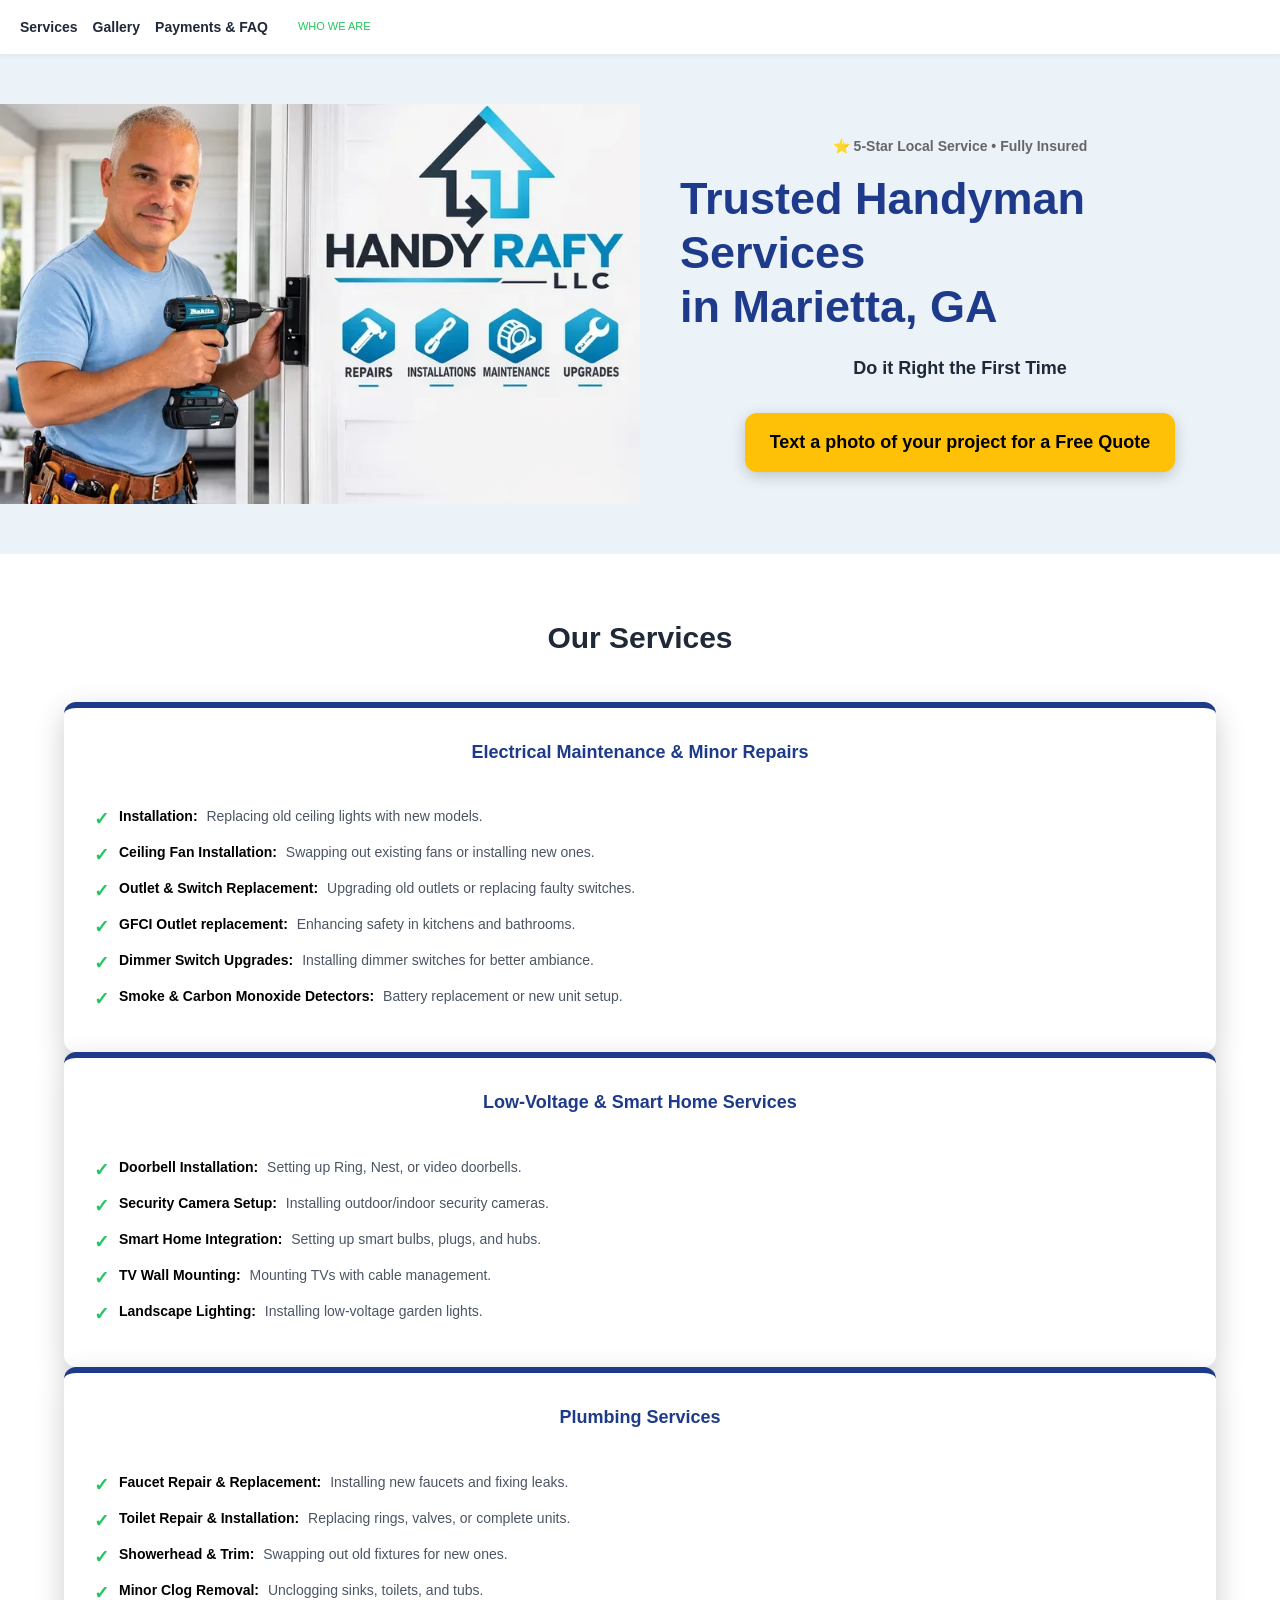
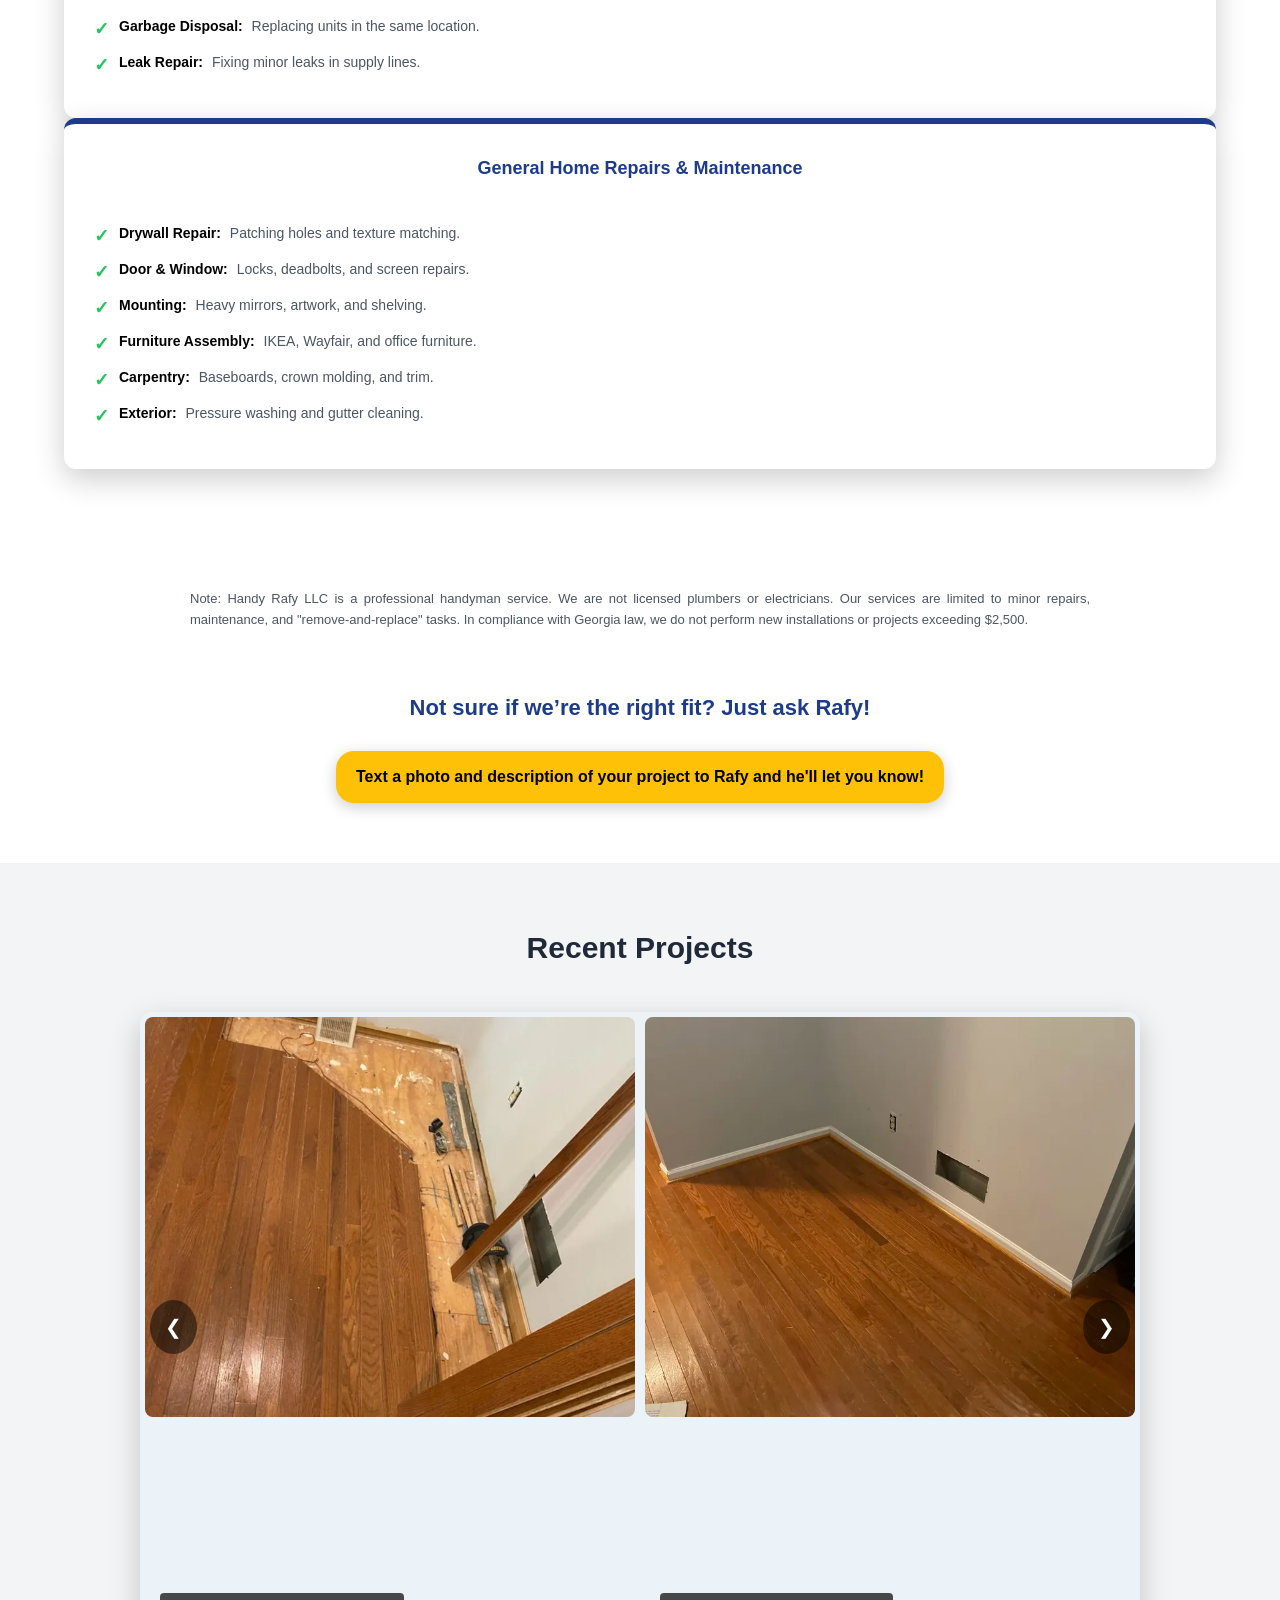
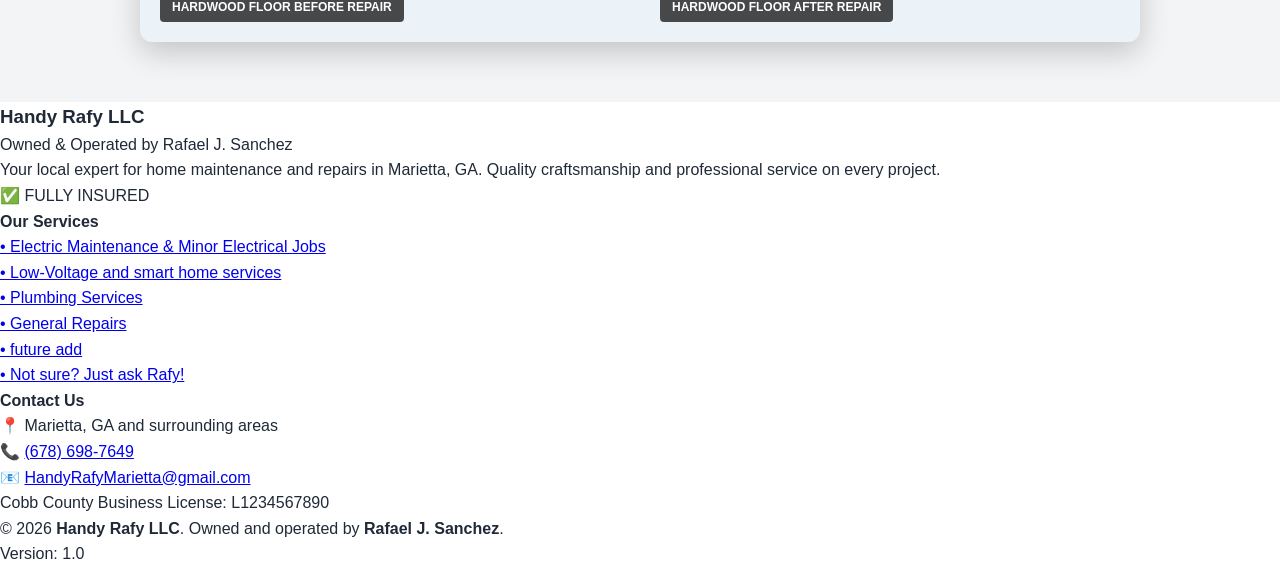
==== index.html @ 8d7deaf1 "Add files via upload" ====
<!DOCTYPE html>
<html lang="en">
<head>
    <head>
    <meta charset="UTF-8">
    <meta name="viewport" content="width=device-width, initial-scale=1.0">
    
    <!-- Título más corto (esto ayuda a que aparezca la descripción) -->
    <title>Handy Rafy LLC | Handyman Marietta</title>
    
    <!-- Una sola descripción estándar -->
    <meta name="description" content="From leaky faucets to furniture assembly, we handle all your home repairs in Marietta, GA. Reliable and affordable service.">

    <!-- Etiquetas Open Graph (iMessage lee estas) -->
    <meta property="og:type" content="website">
    <meta property="og:title" content="Handy Rafy LLC | Handyman Services">
    <meta property="og:description" content="Reliable home repairs in Marietta, GA. From leaky faucets to furniture assembly. Free quotes!">
    <meta property="og:image" content="https://rafaelsanchez1970.github.io/handyrafy/img/home-banner.png">
    <meta property="og:image:secure_url" content="https://rafaelsanchez1970.github.io/handyrafy/img/home-banner.png">
    <meta property="og:image:type" content="image/png">
    <meta property="og:image:width" content="1200">
    <meta property="og:image:height" content="630">

    <link rel="stylesheet" href="style.css">
</head>

<!-- El toque final para Google: Datos Estructurados (Schema) llenar datos cuando ya tengas el hosting-->
<script type="application/ld+json">
{
  "@context": "https://schema.org",
  "@type": "HomeAndConstructionBusiness",
  "name": "Handy Rafy LLC",
  "priceRange": "$$", 
  "address": {
    "streetAddress": "123 Main St Suite 100", 
    "@type": "PostalAddress",
    "addressLocality": "Marietta",
    "addressRegion": "GA",
    "postalCode": "30060", 
    "addressCountry": "US"
  },
  "url": "https://tu-sitio-web.com",
  "telephone": "+16786987649",
  "description": "Professional handyman service in Marietta, GA. Specializing in home repairs, painting, and minor renovations under $2,500.",
  "areaServed": "Marietta, GA",
  "image": "img/logo.jpeg"
}
</script>

</head>
<body>

    <!--Existen smartphones Android ultra-pequeños con pantallas de apenas 2.5 , 3.0 , 5.5 6.9 y 8.0 pulgadas.-->

<header class="main-header">
  

    <nav class="header-nav">
        <a href="#services" class="nav-item">Services</a>
        <a href="#gallery" class="nav-item">Gallery</a>
        <!-- Unified Link -->
        <a href="#paymentFaqModal" onclick="openPaymentFaq(); return false;" class="nav-item">Payments & FAQ</a>
        <a href="#whoWeAreModal" onclick="openWho(); return false;" class="nav-item nav-cta">Who We Are</a>
    </nav>

</header>

<section class="hero">
    <!-- Imagen del Banner -->
    <img src="img/home-banner.webp" class="hero-img" alt="Professional Handyman Marietta">
    
    <!-- Contenido del Banner -->
    <div class="hero-content">
        <p class="hero-badge">⭐ 5-Star Local Service • Fully Insured</p>
        <h1 class="hero-title">Trusted Handyman Services <br> in Marietta, GA</h1>
        
        <ul class="hero-list">
            <li>Do it Right the First Time</li>
        </ul>
        <a href="sms:+16786987649?body=Hi%21%20I%20am%20interested%20in%20your%20handyman%20services." class="hero-cta">
            Text a photo of your project for a Free Quote
        </a>
    </div>
</section>

    <!-- .card ul, .why-list ul, .hero-content ul  no entiendo esta linea del css-->
<section id="services">
    <h2>Our Services</h2>
    <div class="grid-3">
        <!-- Tarjeta 1 -->
        <div class="card">
            <h3 id="electric" class="card-title">Electrical Maintenance & Minor Repairs</h3>
            <ul>
                <li><span class="highlight">Installation:</span> Replacing old ceiling lights with new models.</li>
                <li><span class="highlight">Ceiling Fan Installation:</span> Swapping out existing fans or installing new ones.</li>
                <li><span class="highlight">Outlet & Switch Replacement:</span> Upgrading old outlets or replacing faulty switches.</li>
                <li><span class="highlight">GFCI Outlet replacement:</span> Enhancing safety in kitchens and bathrooms.</li>
                <li><span class="highlight">Dimmer Switch Upgrades:</span> Installing dimmer switches for better ambiance.</li>
                <li><span class="highlight">Smoke & Carbon Monoxide Detectors:</span> Battery replacement or new unit setup.</li>
            </ul>
        </div>

        <!-- Tarjeta 2 -->
        <div class="card">
            <h3 id="low-voltage" class="card-title">Low-Voltage & Smart Home Services</h3>
            <ul>
                <li><span class="highlight">Doorbell Installation:</span> Setting up Ring, Nest, or video doorbells.</li>
                <li><span class="highlight">Security Camera Setup:</span> Installing outdoor/indoor security cameras.</li>
                <li><span class="highlight">Smart Home Integration:</span> Setting up smart bulbs, plugs, and hubs.</li>
                <li><span class="highlight">TV Wall Mounting:</span> Mounting TVs with cable management.</li>
                <li><span class="highlight">Landscape Lighting:</span> Installing low-voltage garden lights.</li>
            </ul>
        </div>

        <!-- Tarjeta 3 -->
        <div class="card">
            <h3 id="plumbing" class="card-title">Plumbing Services</h3>
            <ul>
                <li><span class="highlight">Faucet Repair & Replacement:</span> Installing new faucets and fixing leaks.</li>
                <li><span class="highlight">Toilet Repair & Installation:</span> Replacing rings, valves, or complete units.</li>
                <li><span class="highlight">Showerhead & Trim:</span> Swapping out old fixtures for new ones.</li>
                <li><span class="highlight">Minor Clog Removal:</span> Unclogging sinks, toilets, and tubs.</li>
                <li><span class="highlight">Garbage Disposal:</span> Replacing units in the same location.</li>
                <li><span class="highlight">Leak Repair:</span> Fixing minor leaks in supply lines.</li>
            </ul>
        </div>

        <!-- Tarjeta 4 -->
        <div class="card">
            <h3 id="general" class="card-title">General Home Repairs & Maintenance</h3>
            <ul>
                <li><span class="highlight">Drywall Repair:</span> Patching holes and texture matching.</li>
                <li><span class="highlight">Door & Window:</span> Locks, deadbolts, and screen repairs.</li>
                <li><span class="highlight">Mounting:</span> Heavy mirrors, artwork, and shelving.</li>
                <li><span class="highlight">Furniture Assembly:</span> IKEA, Wayfair, and office furniture.</li>
                <li><span class="highlight">Carpentry:</span> Baseboards, crown molding, and trim.</li>
                <li><span class="highlight">Exterior:</span> Pressure washing and gutter cleaning.</li>
            </ul>
        </div>
    </div>
</section>

<section class="legal-notice">
    <div id="text-rafy" class="legal-container">
        <h4 class="legal-text">
            <span class="highlight-black">Note:</span> Handy Rafy LLC is a professional handyman service. We are not licensed plumbers or electricians. Our services are limited to minor repairs, maintenance, and "remove-and-replace" tasks. In compliance with Georgia law, we do not perform new installations or projects exceeding $2,500.
        </h4>
        <h3 class="legal-ask">Not sure if we’re the right fit? Just ask Rafy!</h3>
        <a href="sms:+16786987649?body=Hi%21%20I%20am%20interested%20in%20your%20handyman%20services." class="cta-box">
            Text a photo and description of your project to Rafy and he'll let you know!
        </a>
    </div>
</section>





<section id="gallery">
    <h2>Recent Projects</h2>
    <div class="slider-container">
        <div class="slider-wrapper" id="sliderWrapper">
            <!-- Slide 1 -->
            <div class="slider-slide">
                <img src="img/Hardwoodfloor-Before.webp" alt="Before">
                <div class="ba-label">Hardwood Floor Before Repair</div>
            </div>
            <!-- Slide 2 -->
            <div class="slider-slide">
                <img src="img/Hardwoodfloor-After.webp" alt="After">
                <div class="ba-label">Hardwood Floor After Repair</div>
            </div>
           

            <div class="slider-slide">
                    <img src="img/Chandelier-Before.webp" alt="Chandelier-Before-Repair">
                    <div class="ba-label">Chandelier Before Repair</div>
                </div>
                <!-- Slide 4 -->
                <div class="slider-slide">
                    <img src="img/Chandelier-After.webp" alt="Chandelier-After-Repair">
                    <div class="ba-label">Chandelier After Repair</div>
                </div>
                <!-- Slide 5 -->
                <div class="slider-slide">
                    <img src="img/Fireplace-Before.webp" alt="Fireplace-Before-Repair">
                    <div class="ba-label">Fireplace Before` Repair</div>
                </div>
                <!-- Slide 6 -->
                <div class="slider-slide">
                    <img src="img/Fireplace-after.webp" alt="Fireplace-after-Repair">
                    <div class="ba-label">Fireplace After Repair</div>
                </div>
                
                <!-- Slide 7 -->
                <div class="slider-slide">
                    <img src="img/Project7.jpg" alt="Work 7 working on it">
                    <div class="ba-label">Before</div>
                </div>
                <!-- Slide 8 -->
                <div class="slider-slide">
                    <img src="img/Project8.jpg" alt="Work 8 working on it">
                    <div class="ba-label">After</div>
                </div>
        </div>
        <button class="prev" onclick="moveSlide(-1)">❮</button>
        <button class="next" onclick="moveSlide(1)">❯</button>
    </div>
</section>

<!-- Modal "Who We Are" Limpio -->
<div id="whoWeAreModal" class="modal-overlay">
    <div class="modal-window">
        <button class="modal-close-x" onclick="closeWho()">&times;</button>
        <h3 class="modal-title">Who We Are</h3>
        <p class="modal-description">
            Welcome to <strong>Handy Rafy LLC</strong>, your reliable partner for home maintenance and repairs in Marietta and the surrounding areas. We pride ourselves on providing high-quality, professional handyman services for those smaller projects that keep your home running smoothly.
        </p>
        
        <div class="modal-signature">
            <p>Sincerely,</p>
            <div class="sig-details">
                <span class="sig-name">Rafael J. Sanchez</span>
                <span class="sig-info">Owner & Lead Specialist</span>
                <span class="sig-info">Cell: (678) 698-7649</span>
                <span class="sig-info">
                    Email: <a href="mailto:HandyRafyMarietta@gmail.com" class="modal-link">HandyRafyMarietta@gmail.com</a>
                </span>
            </div>
        </div>
        <div class="modal-legal-box">
            <p><strong>Disclaimer & Licensing Information:</strong> In compliance with Georgia State Regulations, please be advised that Handy Rafy LLC is a professional handyman service provider and is not a state-licensed residential or general contractor.</p>
            <p>We specialize in repair, maintenance, and improvement projects where the total value of labor and materials is under $2,500.</p>
        </div>
        <button class="modal-close-btn" onclick="closeWho()">Close</button>
    </div>
</div>

<footer class="main-footer">
    <div class="footer-grid">
        <!-- Columna 1: Logo & Bio -->
        <div class="footer-col">
            <h3 class="footer-logo">Handy Rafy <span class="footer-suffix">LLC</span></h3>
            <p class="footer-owner">Owned & Operated by Rafael J. Sanchez</p>
            <p class="footer-bio">
                Your local expert for home maintenance and repairs in Marietta, GA. Quality craftsmanship and professional service on every project.
            </p>
            <div class="footer-badge">
                <span>✅ FULLY INSURED</span>
            </div>
        </div>

        <!-- Columna 2: Quick Links -->
        <div class="footer-col">
            <h4 class="footer-title">Our Services</h4>
            <ul class="footer-list">
                <li><a href="#electric">• Electric Maintenance & Minor Electrical Jobs</a></li>
                <li><a href="#low-voltage">• Low-Voltage and smart home services</a></li>
                <li><a href="#plumbing">• Plumbing Services</a></li>
                <li><a href="#general">• General Repairs</a></li>
                <li><a href="#services">• future add</a></li>
                <li><a href="#text-rafy">• Not sure? Just ask Rafy!</a></li>
            </ul>
        </div>

        <!-- Columna 3: Contact Info -->
        <div class="footer-col">
            <h4 class="footer-title">Contact Us</h4>
            <div class="footer-contact">
                <p><span>📍</span> Marietta, GA and surrounding areas</p>
                <p><span class="emoji-color">📞</span> <a href="tel:6786987649">(678) 698-7649</a></p>
                <p><span>📧</span> <a href="mailto:HandyRafyMarietta@gmail.com">HandyRafyMarietta@gmail.com</a></p>
            </div>
        </div>
    </div>

    <!-- Barra de Copyright -->
    <div class="footer-bottom">
        <p>Cobb County Business License: L1234567890</p>
        <p>&copy; 2026 <strong>Handy Rafy LLC</strong>. Owned and operated by <strong>Rafael J. Sanchez</strong>.</p>
        <p class="footer-version">Version: 1.0</p>
    </div>
</footer>

<!-- Combined Payments & FAQ Modal -->
<div id="paymentFaqModal" class="modal-overlay">
    <div class="modal-content">
        
        <span onclick="closePaymentFaq()" class="modal-close">&times;</span>
        
        <h2 class="modal-header">Payment & Service FAQ</h2>
        <p>Everything you need to know about booking and paying for your project.</p>

        <!-- Payment Methods -->
        <div class="payment-box">
            <h3>Accepted Payment Methods</h3>
            <div class="payment-icons">💸 💳 📱 🏦</div>
            <p><strong>Cash, </strong><strong>Credit/Debit Cards</strong> (Visa, MC, Amex), <strong>Apple Pay</strong>, and <strong>Zelle</strong>.</p>
        </div>

        <!-- FAQ Items -->
        <div class="faq-item">
            <h4 class="faq-question">📅 When do I pay?</h4>
            <p class="faq-answer">For small repairs, payment is due upon completion. For "Multi-day" or "Scheduled" projects, a <strong>30% deposit</strong> is required to secure your date.</p>
        </div>

        <div class="faq-item">
            <h4 class="faq-question">🛠️ Are materials included?</h4>
            <p class="faq-answer">Quotes cover <strong>labor only</strong>. We can provide materials (reimbursed with receipts) or you can have them ready on-site.</p>
        </div>

        <div class="faq-item">
            <h4 class="faq-question">🛡️ Do you provide a service warranty?</h4>
            <p class="faq-answer"> <strong>labor only</strong>. We offer a 100% guarantee on our labor. Materials and supplies are not covered under our warranty but may be covered by the manufacturer.</p>
        </div>


        <div class="modal-footer-note">
            <p><em>working on it</em></p>
        </div>

        <div style="text-align:center;">
            <button onclick="closePaymentFaq()" class="btn-close-modal">Close</button>
        </div>
    </div>
</div>
    


<script src="script.js"></script>
</body>
</html>
---- style.css ----
/* 1. RESET Y CONFIGURACIÓN */
html {
    font-size: 62.5%; /* 1rem = 10px */
}

* {
    box-sizing: border-box;
    margin: 0;
    padding: 0;
}

:root {
    --dark-blue: #1e3a8a;
    --light-blue: #ebf3f9;
    --yellow: #ffc107;
    --green: #22c55e;
    --text-dark: #1f2937;
    --text-gray: #4b5563;
    --black: #000000;
    --white: #ffffff;
    --footer-back-ground: #1f2937;
    --shadow: rgba(0,0,0,0.2);
}

body {
    font-family: 'Segoe UI', Roboto, sans-serif;
    color: var(--text-dark);
    background-color: var(--white);
    line-height: 1.6;
    font-size: 1.6rem;
}

/* 2. TIPOGRAFÍA */
h1 { text-align: center; font-size: clamp(3rem, 4vw, 4rem); font-weight: 600; margin-bottom: 1.6rem; color: var(--dark-blue); }
h2 { text-align: center; font-size: clamp(3rem, 4vw, 3rem); font-weight: 800; margin-bottom: 4rem; }
h3.card-title { text-align: center; font-size: 1.8rem; font-weight: 600; color: var(--dark-blue); margin-bottom: 4rem; }

/* 1. begin the Header Layout */
.main-header {
    display: flex;
    justify-content: space-between;
    align-items: center;
    padding: 1rem 2rem;
    background-color: #ffffff; /* Adjust as needed */
    box-shadow: 0 2px 5px rgba(0,0,0,0.05); /* Subtle separation */

    /* --- ESTO HACE que el menu de navegacion siempre este visible--- */
    position: sticky;       /* Se queda fijo al hacer scroll */
    top: 0;                /* Se pega al borde superior */
    z-index: 1000;         /* Asegura que pase POR ENCIMA de las fotos y cards */
}

/* 2. Branding (Logo & Title) */
.header-brand {
    display: flex;
    align-items: center;
    gap: 0rem;
}

.brand-logo {
    display: block;
    height: 60px !important;    /* ANTES TENÍAS 0.1px, por eso no se veía */
    width: auto;
    max-width: 160px;
    object-fit: contain;
    flex-shrink: 0;
}

.brand-text {
    font-weight: 800; 
    font-size: 1rem;         /* Aumenté el tamaño de la letra */
    color: var(--dark-blue);
    line-height: 1;
}

.brand-name-primary {
    color: var(--dark-blue);
}

.brand-suffix {
    font-size: 1rem;
    color: #888;
    vertical-align: middle;
}

/* 3. Navigation Links */
.header-nav {
    display: flex;
    gap: 15px;
    align-items: center;
}

.nav-item {
    text-decoration: none;
    font-size: 1.4rem;         /* Tamaño de letra más legible */
    font-weight: 600;
    color: var(--text-dark);   /* Color gris oscuro profesional */
    transition: all 0.3s ease;
}

.nav-item:hover {
    color: var(--dark-blue);
}

/* 4. Who We Are (El botón que querías cambiar) */
.nav-cta {
    color: var(--green) !important; /* CAMBIADO A NARANJA/AMARILLO */
    font-weight: 500 !important;
    text-transform: uppercase; /* Para que resalte más */
    padding: 8px 15px;
    border-radius: 8px;
    font-size: 1.1rem;
}

.nav-cta:hover {
    background-color: var(--yellow);
    color: var(--white) !important;
    text-decoration: none;
}

/* --- Modal Styles (Reusable) --- */
.modal-overlay {
    display: none; 
    position: fixed; 
    top: 0; 
    left: 0; 
    width: 100%; 
    height: 100%; 
    background: rgba(0, 0, 0, 0.85); 
    z-index: 3000; 
    overflow-y: auto; 
    backdrop-filter: blur(5px);
}

.modal-content {
    background: #fff; 
    margin: 5% auto; 
    padding: 35px; 
    width: 90%; 
    max-width: 650px; 
    border-radius: 15px; 
    position: relative; 
    box-shadow: 0 20px 40px rgba(0, 0, 0, 0.4); 
    font-family: sans-serif;
    color: #444;
}

.modal-close {
    position: absolute; 
    top: 15px; 
    right: 25px; 
    font-size: 35px; 
    cursor: pointer; 
    color: #888;
}

/* --- Payment & FAQ Specific Styles --- */
.modal-header {
    color: var(--dark-blue); 
    margin-bottom: 10px; 
    border-bottom: 2px solid #eee; 
    padding-bottom: 10px;
}

.payment-box {
    background: var(--light-blue);
    padding: 20px; 
    border-radius: 10px; 
    margin-bottom: 25px; 
    text-align: center; 
    border: 1px solid #eee;
}

.payment-icons {
    font-size: 2rem; 
    margin: 15px 0;
}

.faq-item {
    margin-bottom: 18px;
    text-align: left;
}

.faq-question {
    color: var(--dark-blue); 
    margin: 0 0 5px 0;
    font-size: 1.6rem;
}

.faq-answer {
    margin: 0; 
    line-height: 1.5;
}

.modal-footer-note {
    margin-top: 20px; 
    font-size: 0.85rem; 
    color: #888; 
    border-top: 1px solid #eee; 
    padding-top: 15px;
}

.btn-close-modal {
    background: var(--dark-blue); 
    color: #fff; 
    border: none; 
    padding: 12px 40px; 
    border-radius: 5px; 
    cursor: pointer; 
    font-weight: bold; 
    font-size: 1rem;
    margin-top: 10px;
}

.btn-close-modal:hover {
    background: #d32f2f;
}


/*termina el header*/
/* --- Begin SECCIÓN HERO --- */
.hero, .hero-section {
    display: flex;
    flex-wrap: wrap; /* Para que en celular se pongan uno sobre otro */
    align-items: center;
    padding: 0;
    background-color: var(--light-blue);
    min-height: 500px;
    width: 100%;
}

.hero-img {
    width: 50%;
    height: 400px; /* Altura fija para que el banner se vea imponente */
    object-fit: cover; /* Evita que la imagen se estire feo */
}

.hero-content {
    width: 50%;
    padding: 4rem;
    display: flex; 

    flex-direction: column; 
    align-items: center; 
    justify-content: center;
}

.hero-badge {
    font-weight: 600;
    color: #666;
    font-size: 1.4rem;
    margin-bottom: 1.5rem;
}

.hero-title {
    font-size: clamp(3rem, 5vw, 4.5rem); /* Tamaño fluido según la pantalla */
    color: var(--dark-blue);
    line-height: 1.2;
    text-align: left; /* Alineado a la izquierda para un look moderno */
    margin-bottom: 2rem;
}

.hero-list {
    list-style: none;
    margin-bottom: 3rem;
}

.hero-list li {
    font-size: 1.8rem;
    font-weight: 600;
    color: var(--text-dark);
}

/* Botón de Acción (CTA) */
.hero-cta {
    display: inline-block;
    background-color: var(--yellow);
    color: var(--black);
    padding: 1.5rem 2.5rem;
    border-radius: 12px;
    text-decoration: none;
    font-size: 1.8rem;
    font-weight: 700;
    box-shadow: 0 4px 15px var(--shadow);
    transition: transform 0.3s ease, background-color 0.3s ease;
}

.hero-cta:hover {
    transform: translateY(-3px); /* Efecto de levante */
    background-color: #f1b400; /* Un amarillo un poco más oscuro al pasar el mouse */
}
.hero-tagline { font-weight: 600; color: #666; font-size: 1.4rem; }
/* --- FIN SECCIÓN HERO --- */

.brand-name { color: var(--dark-blue); }
.legal-suffix { font-size: 0.9rem; color: #888; }

.nav-menu a {
    text-decoration: none;
    color: var(--text-gray);
    font-weight: 600;
    margin-left: 1.2rem;
    font-size: 1.2rem;
}

.nav-highlight {
    color: var(--green) !important;
    font-weight: 700;
}

.cta-box { 
    background: var(--yellow); 
    padding: 1.5rem 2rem;
    border-radius: 18px; 
    box-shadow: 0 4px 15px var(--shadow); 
    text-decoration: none; 
    color: var(--black);
    font-weight: 700;
    font-size: 1.6rem;
    display: flex;
    align-items: center;
    justify-content: center;
    margin-top: 2rem;
}

/* Begin GRID Y CARDS */
section { 
    padding: 6rem 5%; 
    width: 100%;
}
/* Contenedor de las tarjetas */
/* Estilo de la lista dentro de las tarjetas */
.card {
    background: var(--white);
    padding: 30px;
    border-radius: 12px;
    box-shadow: 0 10px 30px var(--shadow);
    border-top: 6px solid var(--dark-blue); /* LÍNEA AZUL SUPERIOR */
    display: flex;
    flex-direction: column;
    transition: transform 0.3s ease;
}
.card ul {
    list-style: none; /* Quitamos los puntos negros */
    padding: 0;
    margin: 0;
}

.card li {
    font-size: 1.4rem;
    margin-bottom: 1.5rem;
    color: var(--text-gray);
    line-height: 1.5;
    position: relative;
    padding-left: 25px; /* Espacio para la palomita */
}

/* Dibujamos la palomita (Checkmark) con CSS */
.card li::before {
    content: '✓'; /* El símbolo de la palomita */
    position: absolute;
    left: 0;
    top: 0;
    color: var(--green); /* Usamos tu variable verde */
    font-weight: 900;
    font-size: 1.8rem;
}

/* Resaltado del nombre del servicio */
.highlight {
    font-weight: 700;
    color: var(--black);
    display: inline-block;
    margin-right: 5px;
}

/* --- SECCIÓN NOTA LEGAL Y CONTACTO --- */
.legal-notice {
    background-color: #ffffff;
    padding: 6rem 5%; /* Espacio equilibrado */
    border-bottom: 1px solid #f0f0f0;
    text-align: center;
}

.legal-container {
    max-width: 900px; /* Evita que el texto sea demasiado largo en PC */
    margin: 0 auto;
}

.legal-text {
    font-size: 1.3rem;
    font-weight: 500;
    color: var(--text-gray);
    margin-bottom: 3rem;
    line-height: 1.6;
    text-align: justify;
    text-justify: inter-word; /* Mejora el espacio entre palabras */
    hyphens: auto;           /* Corta palabras largas con guión para evitar "ríos" */
    -webkit-hyphens: auto;  
}

.highlight-red {
    color: var(--black); /* Un negro profesional para la palabra Note */
    font-weight: 800;
}

.legal-ask {
    font-size: 2.2rem;
    color: var(--dark-blue);
    margin-bottom: 0.5rem;
    margin-top: 60px;    
}

/* El botón CTA se adapta al ancho en móvil */
.legal-notice .cta-box {
    display: inline-block;
    max-width: 100%;
    line-height: 1.4;
}

/* --- GALLERY SLIDER --- */
#gallery {
    background: #f3f4f6;
    padding: 6rem 5%;
    overflow: hidden;
}

.slider-container {
    position: relative;
    max-width: 1200px;
    width: 100%;
    height: 70vh;
    margin: 20px auto;
    overflow: hidden;
    border-radius: 15px;
    box-shadow: 0 10px 30px var(--shadow);
    background-color: var(--light-blue); /* Fondo oscuro para resaltar las imágenes */
}

.slider-wrapper {
    display: flex;
    height: 100%;
    transition: transform 0.5s ease-in-out;
}

.slider-slide {
    flex: 0 0 50%;
    height: 100%;
    position: relative;
    padding: 5px;
    min-width: 50%; /* Muestra 2 fotos en PC */
    position: relative;
    box-sizing: border-box;
    display: block;
}

.slider-slide img {
    width: 100%;
    height: 100%;
    object-fit: cover;
    border-radius: 10px;
    display: block;
}

.ba-label {
    position: absolute;
    bottom: 20px;
    left: 20px;
    background: var(--dark-blue);
    color: white;
    padding: 5px 15px;
    border-radius: 5px;
    font-size: 1.2 rem;

    font-weight: bold;
    text-transform: uppercase;
    z-index: 10;
    pointer-events: none;
}

/* --- MODAL WHO WE ARE --- */
.modal-overlay {
    display: none;
    position: fixed;
    top: 0; left: 0;
    width: 100%; height: 100%;
    background: rgba(0,0,0,0.8);
    z-index: 2000;
    justify-content: center;
    align-items: center;
}

.modal-content {
    background: white;
    padding: 40px;
    border-radius: 12px;
    width: 90%;
    max-width: 600px;
    max-height: 90vh;
    overflow-y: auto;
    position: relative;
}

.modal-text {
    text-align: justify;
    hyphens: auto;
    line-height: 1.6;
    font-size: 1.4rem;
}

.legal-box {
    background: #f9f9f9;
    padding: 20px;
    border-left: 5px solid var(--yellow);
    margin-top: 20px;
    font-size: 1.2rem;
}

/* --- SECCIÓN GALERÍA --- */
#gallery {
    background: #f3f4f6;
    padding: 6rem 5%;
}

.slider-container {
    position: relative;
    max-width: 1000px;
    margin: 0 auto;
    overflow: hidden;
    border-radius: 12px;
}

.slider-wrapper {
    display: flex;
    transition: transform 0.5s ease-in-out;
    height: 100%;
}

.slider-slide {
    min-width: 50%; /* Muestra 2 imágenes en PC */
    position: relative;
    padding: 5px;

    height: 100%;
}

.slider-slide img {
    width: 100%;
    height: 400px;
    object-fit: cover;
    border-radius: 8px;
}

.ba-label {
    position: absolute;
    bottom: 20px;
    left: 20px;
    background: rgba(0,0,0,0.7);
    color: white;
    padding: 5px 12px;
    border-radius: 4px;
    font-size: 1.2rem;
    font-weight: bold;
    text-transform: uppercase;
    pointer-events: none; /* Para que no interfiera si alguien hace clic en la foto */
    z-index: 10;         /* Asegura que esté por encima de la imagen */
}

/* Flechas del Slider */
.prev, .next {
    position: absolute;
    top: 50%;
    transform: translateY(-50%);
    background: rgba(0,0,0,0.5);
    color: white;
    border: none;
    padding: 15px;
    cursor: pointer;
    font-size: 20px;
    border-radius: 50%;

    z-index: 10; /* Ensure they are above the slides */
    pointer-events: auto !important; /* Forces the buttons to be clickable */
}

.prev { left: 10px; }
.next { right: 10px; }

/* --- MODAL WHO WE ARE --- */
.modal-overlay {
    display: none; /* Se activa con el script */
    position: fixed;
    top: 0; left: 0;
    width: 100%; height: 100%;
    background: rgba(0,0,0,0.7);
    z-index: 2000;
    justify-content: center;
    align-items: center;
}

.modal-window {
    background: var(--white);
    padding: 40px;
    border-radius: 12px;
    max-width: 600px;
    width: 90%;
    position: relative;
    max-height: 85vh;
    overflow-y: auto;
}

.modal-title {
    text-align: center;
    color: var(--dark-blue);
    margin-bottom: 20px;
}

.modal-description {
    font-size: 1.2rem;
    line-height: 1.6;
    color: var(--text-color);
    text-align: justify;
    hyphens: auto;
}

.modal-signature {
    margin: 20px 0;
    padding-top: 15px;
}

.sig-name { font-weight: bold; display: block; font-size: 1.5rem; }
.sig-info { display: block; color: var(--text-color); font-size: 1.2rem; }

.modal-legal-box {
    background: var(--light-blue);
    padding: 20px;
    border-left: 5px solid var(--yellow);
    font-size: 1.2rem;
    color: var(--text-color);
    text-align: justify;
    hyphens: auto;
}

.modal-close-btn {
    display: block;
    margin: 20px auto 0;
    padding: 10px 25px;
    background: var(--dark-blue);
    color: white;
    border: none;
    border-radius: 5px;
    cursor: pointer;
}

/* --- ESTILOS DEL MODAL --- */
.modal-overlay {
    display: none; /* Se activa con JS */
    position: fixed;
    top: 0;
    left: 0;
    width: 100%;
    height: 100%;
    background: rgba(0, 0, 0, 0.7);
    z-index: 2000;
    justify-content: center;
    align-items: center;
}

.modal-window {
    background: white;
    padding: 40px;
    border-radius: 12px;
    max-width: 600px;
    width: 90%;
    position: relative;
    max-height: 85vh; /* Evita que se salga de la pantalla en móvil */
    overflow-y: auto; /* Permite scroll si el texto es largo */
    box-shadow: 0 10px 30px var(--shadow);
}

.modal-close-x {
    position: absolute;
    top: 15px;
    right: 15px;
    border: none;
    background: none;
    font-size: 2.4rem;
    cursor: pointer;
    color: #333;
}

.modal-title {
    text-align: center;
    color: var(--dark-blue);
    margin-bottom: 2rem;
    font-size: 2.2rem;
}

.modal-description {
    font-size: 1.4rem;
    line-height: 1.6;
    color: #555;
    text-align: justify;
    margin-bottom: 2rem;
}

.modal-signature {
    border-bottom: 1px solid #eee;
    padding-top: 1.5rem;
    padding-bottom: 1.5rem;
    margin-bottom: 2rem;
}

.sig-details span {
    display: block;
    line-height: 1.4;
}

.sig-name {
    font-size: 1.6rem;
    font-weight: 700;
    color: var(--dark-blue);
}

.sig-info {
    font-size: 1.3rem;
    color: #666;
}

.modal-legal-box {
    background: #f9f9f9;
    padding: 20px;
    border-radius: 8px;
    border-left: 5px solid var(--yellow);
}

.modal-legal-box p {
    font-size: 1.2rem;
    color: #666;
    margin-bottom: 1rem;
    line-height: 1.4;
}

.modal-close-btn {
    display: block;
    margin: 2rem auto 0;
    padding: 1rem 2.5rem;
    background: var(--dark-blue);
    color: white;
    border: none;
    border-radius: 6px;
    cursor: pointer;
    font-weight: 600;
    transition: background 0.3s;
}

.modal-close-btn:hover {
    background: #142a63;
}

/* Ajuste Celular */
@media (max-width: 768px) {
    
 /*   body { background-color: lightgreen; }*/
    
    .main-footer {
        background: var(--footer-back-ground);
        color: #ffffff;
        padding: 6rem 5% 2rem;
        font-family: 'Segoe UI', Roboto, sans-serif;
    }
    /* 1. Ajustes Globales de Pantalla */
    body, html {
        overflow-x: visible;/* Evita que aparezca la barra de desplazamiento horizontal  era hidden*/
        width: 100%;
    }
    section { 
        padding: 4rem 15px !important; 
        width: 100% !important;
        box-sizing: border-box;
    }
    /* 2. Hero (Banner Principal) */
    .hero {
        flex-direction: column; 
        min-height: auto;
        width: 100% !important;
        padding-top: 0 !important;
    }
    .hero-img, .hero-content { 
        width: 100% !important;
        flex: 0 0 100%;
        padding: 1rem 10px; 
        text-align: center;
    }
    .hero-img { height: 300px; }
    .hero-title { font-size: 2.6rem; text-align: center; }
    /* 3. Servicios (Grid) */
    .grid-3 {
        display: grid !important; 
        gap: 2.5rem !important; /* Espacio vertical entre tarjetas */
        grid-template-columns: 1fr !important; 
        width: 100%;
    }
    .card {
        width: 100% !important;
        margin: 0 !important;
        display: block;
    }
    /* 4. Nota Legal */
    .legal-notice { padding: 4rem 15px; }
    .legal-ask { font-size: 1.8rem; }

    /* 5. Galería */
    .slider-slide {
        min-width: 100%;
        flex: 0 0 100%;
    }

    .slider-slide img { height: 280px; }
    /* 6. Footer (Corregido y Alineado) */
    .slider-slide {
        flex: 0 0 100%; /* Una foto por pantalla en móviles */
    }
    .slider-container {
        height: 50vh;   /* Un poco más bajo en móviles para que no tape todo */
    }

    .main-footer {
        padding: 5rem 5% 2rem;
        text-align: center;
    }

/* IMPORTANTE: Si el contenedor padre (.footer-col) tiene 'align-items: center', 
   debes decirle que para los contactos use la izquierda: */

    .footer-col {
        display: flex;
        flex-direction: column;
        align-items: center; /* Esto empuja todo el bloque a la izquierda */

        margin-bottom: 3rem;
    }
    .footer-title {
        border-left: none; /* Quitamos la línea lateral en móvil */
    /*         border-bottom: 2px solid var(--yellow); /* Ponemos línea abajo */
        display: inline-block;
        padding: 0 10px 5px;
        margin-bottom: 1.5rem;
        font-size: 1.8rem;
    }
  
    .footer-list {
        display: inline-block; /* Truco para alinear viñetas */
        text-align: left;      /* Viñetas en línea recta */
        margin: 0 auto;
        padding: 0;
        list-style: none;
    }

    /* Esto quita el azul de los links del footer */
    .footer-list a {
        color: var(--light-blue) !important;         /* Color blanco */
        transition: color 0.3s; /* Para que el cambio al pasar el mouse sea suave */
        text-decoration: underline;
    }

    .footer-contact p {
        color: var(--light-blue) !important;          /* ESTA LÍNEA cambia el texto a blanco */
        justify-content: center; /* Mantiene el centrado en móvil */
        font-size: 1.4rem;
        margin-bottom: 1.2rem;
        display: flex;           /* Asegúrate de que tenga flex para que el centrado funcione */
        align-items: center;     /* Alinea el icono con el texto verticalmente */
        gap: 10px;               /* Espacio entre el icono y el texto */
        text-align: center;
    }

    /* ESTO QUITA EL AZUL DEL TELÉFONO Y EMAIL DEFINITIVAMENTE */
    .footer-contact a {
        color: var(--light-blue) !important; 
        text-decoration: none !important;    /* Quita el subrayado si no lo quieres */
        font-weight: bold;
    text-decoration: underline !important; /* Si quieres que el teléfono y email sigan subrayados */
    }

    /* OPCIONAL: Que cambie a amarillo cuando pases el mouse o lo toques */
    .footer-contact a:hover {
        color: var(--yellow) !important;
    }

/* IMPORTANTE: Si tienes enlaces (teléfono o email), también debes ponerlos blancos */
    .footer-badge span {
        display: inline-block;
        margin-top: 10rem;
    }
    .footer-bottom {
        margin-top: 3rem;
        padding-top: 2rem;
    }

    .emoji-color {
    color: transparent;           /* Hace el emoji original invisible */
    text-shadow: 0 0 0 var(--green);     /* Crea un emoji verde en su lugar */
    }
}


/* --- AJUSTES PARA MÓVILES PEQUEÑOS --- */
@media (max-width: 600px) {
   
    /* En teléfonos pequeños, las columnas ocupan el 100% (una sobre otra) */
    .hero-img, 
    .hero-content, 
    .slider-slide {
        width: 100% !important;
        flex: 0 0 100% !important;
    }

    .hero-content {
        padding: 2rem; /* Menos espacio interno para que el texto respire */
    }

    .hero-title {
        text-align: center; /* Se ve más profesional centrado en móviles */
    }
}
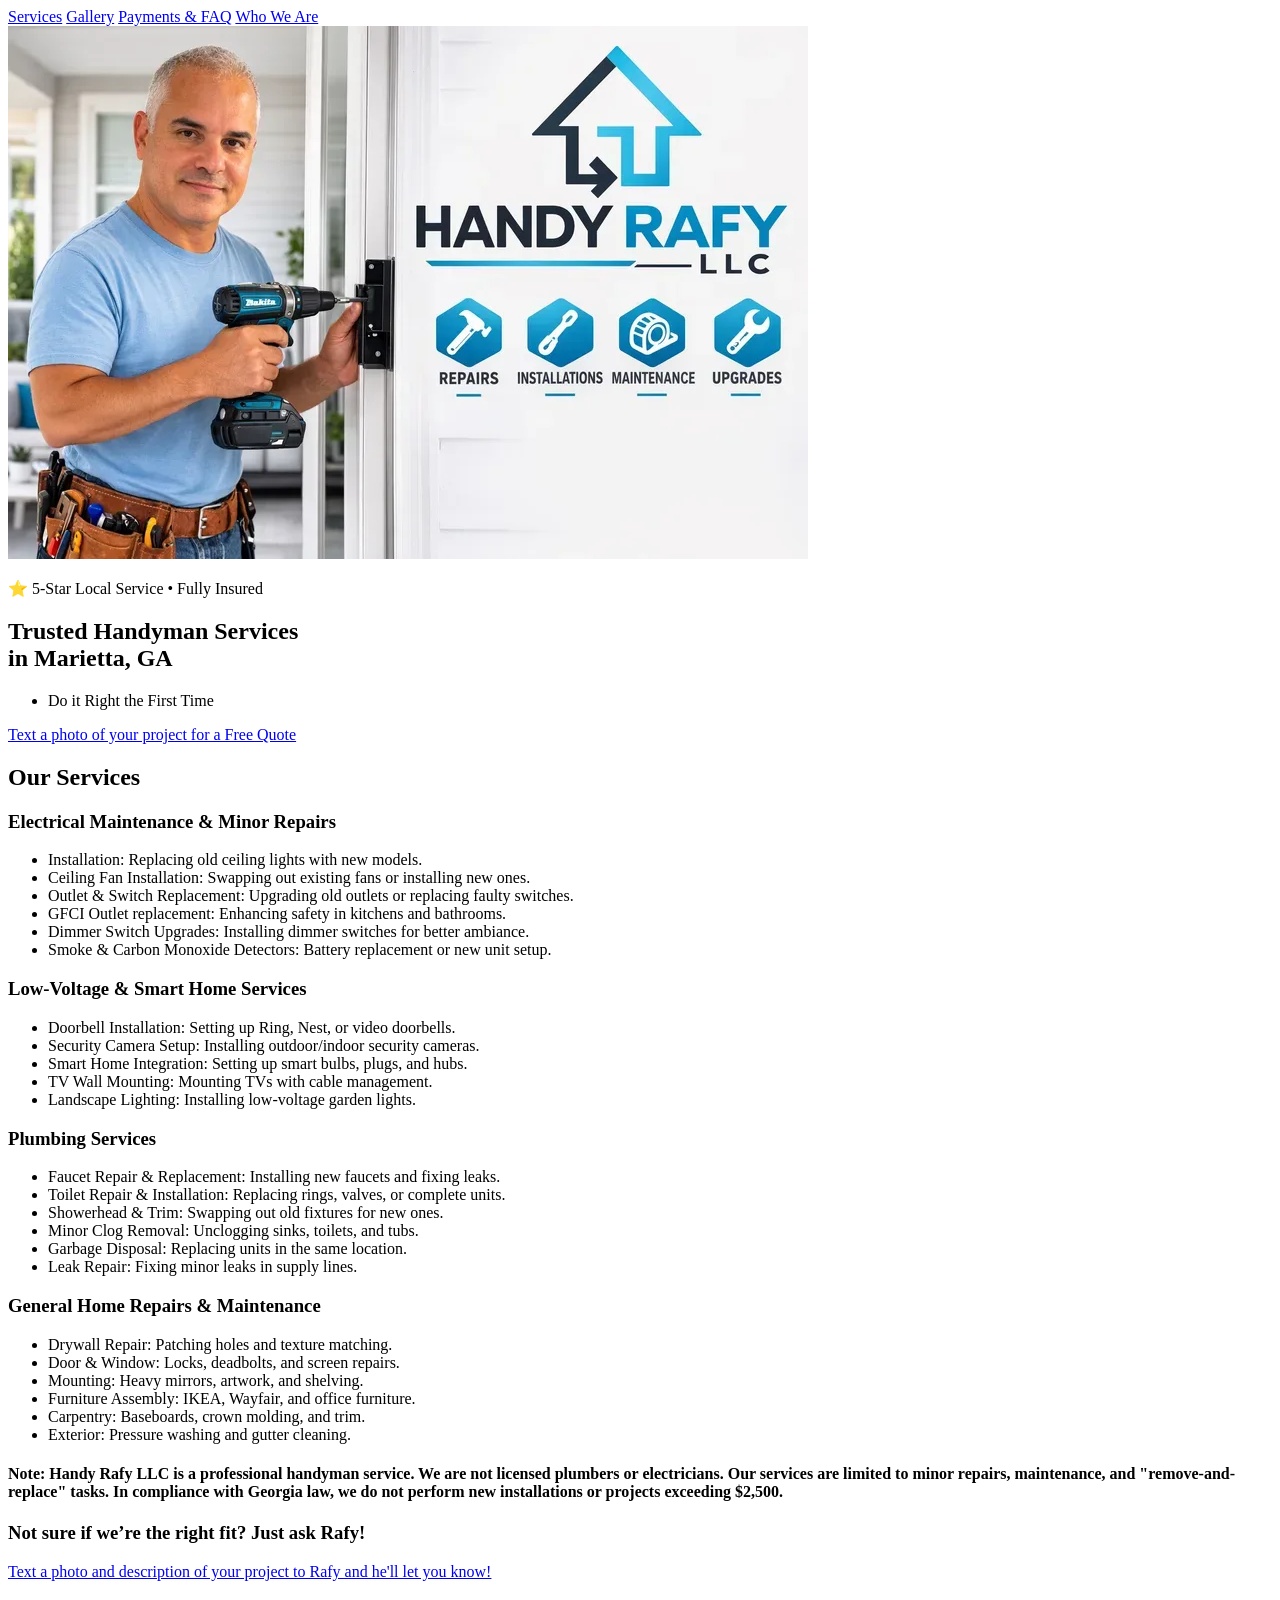
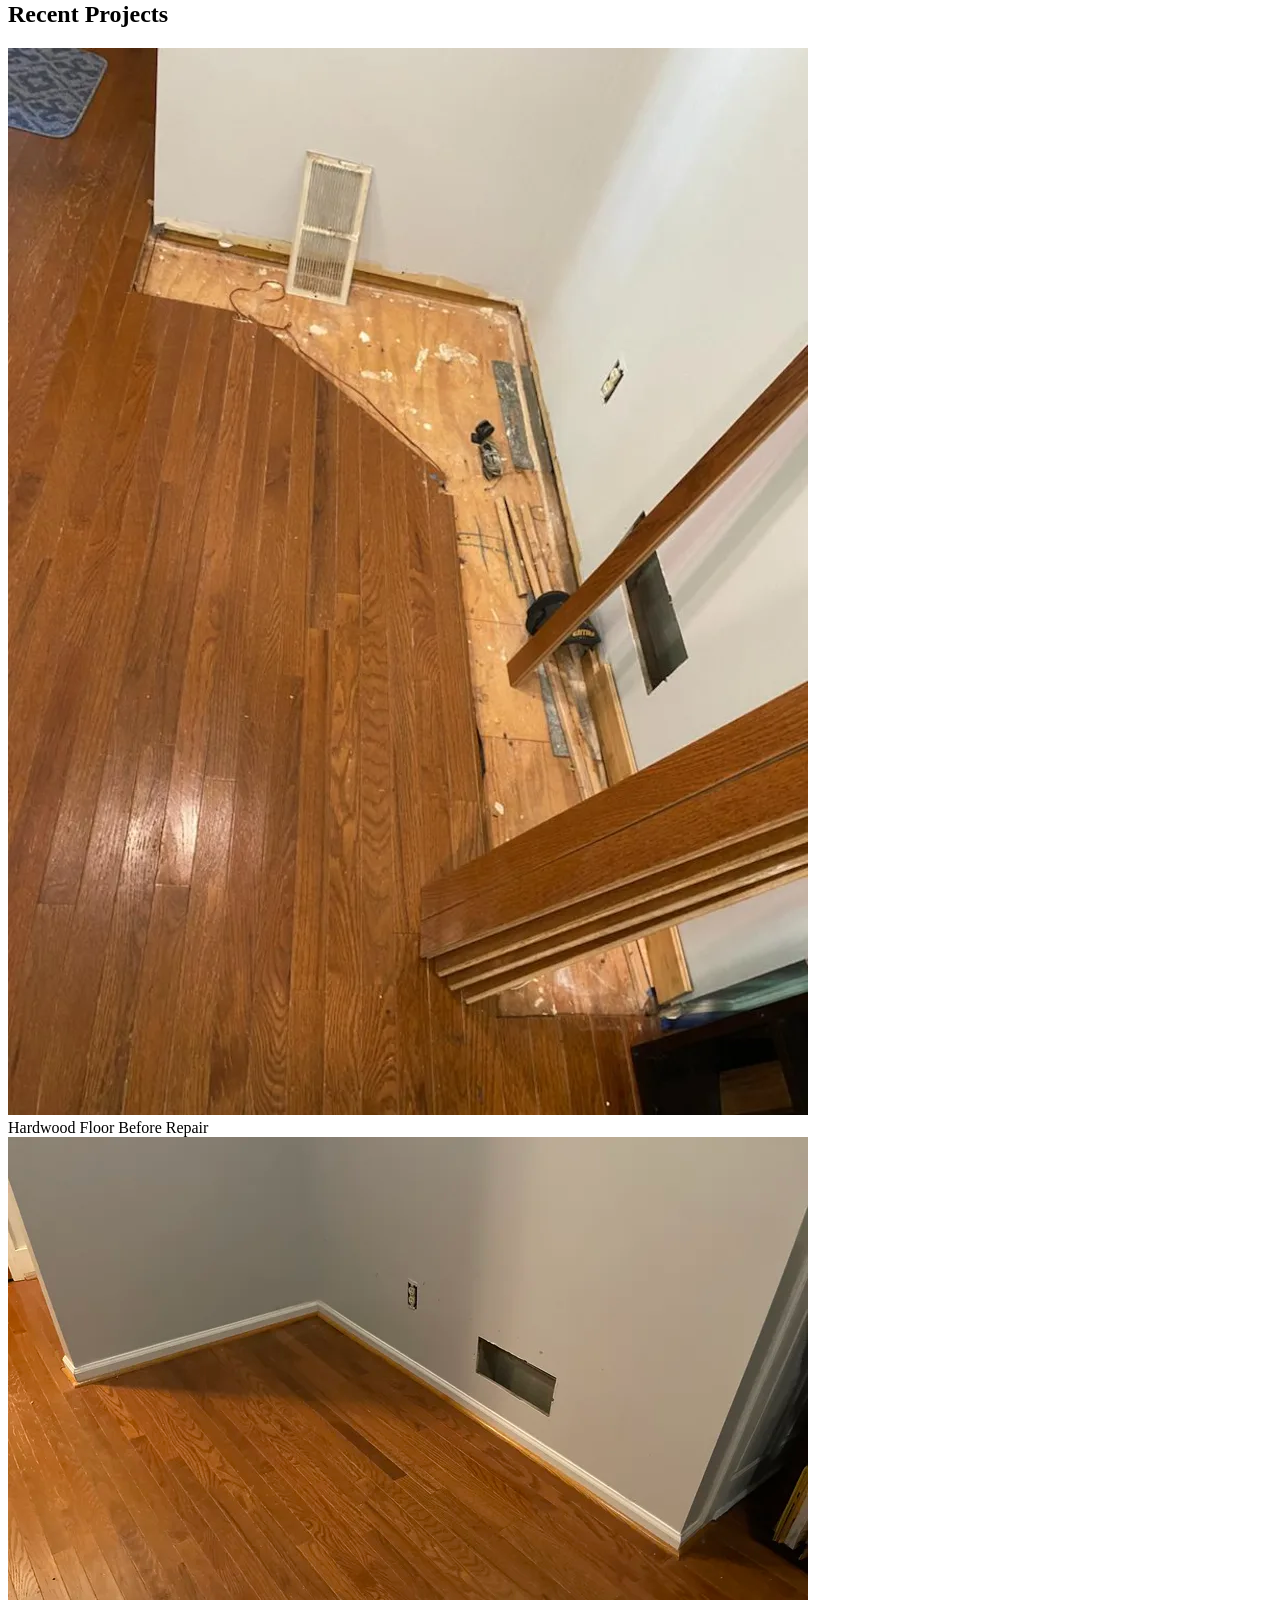
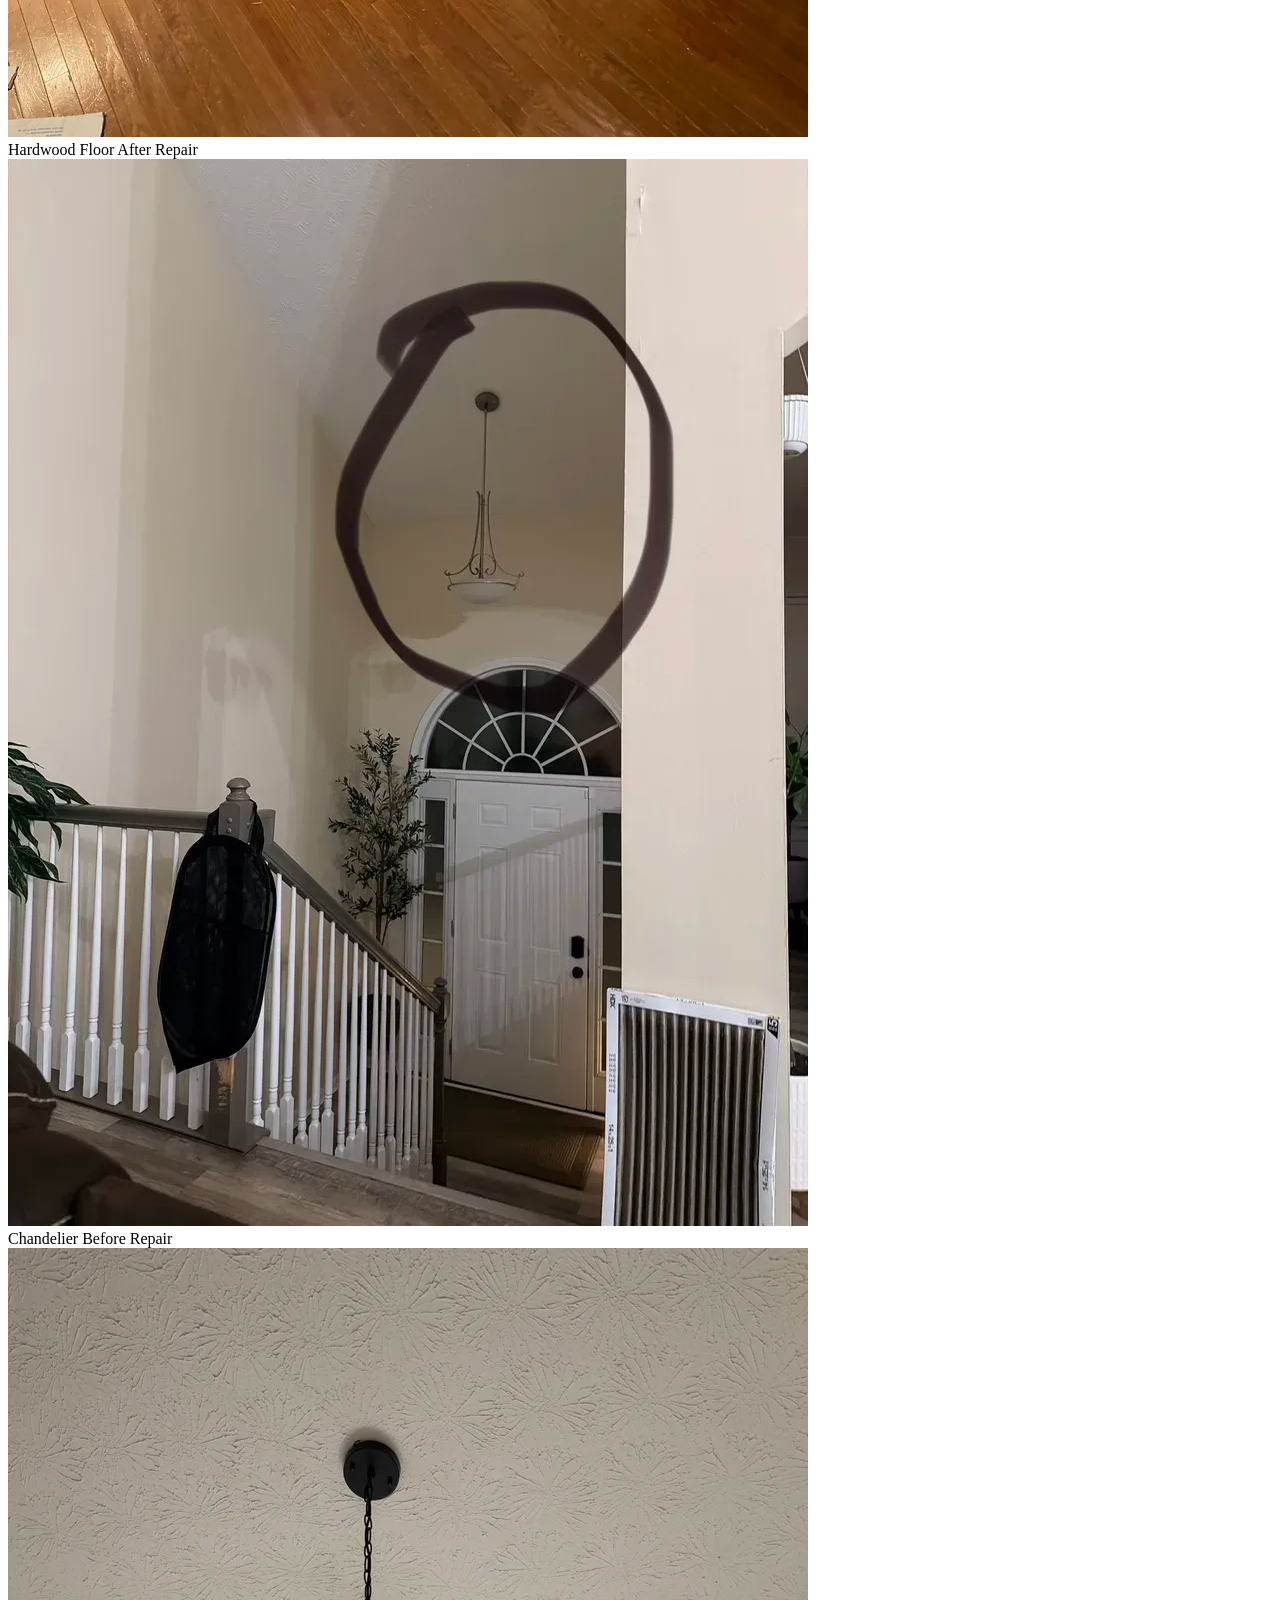
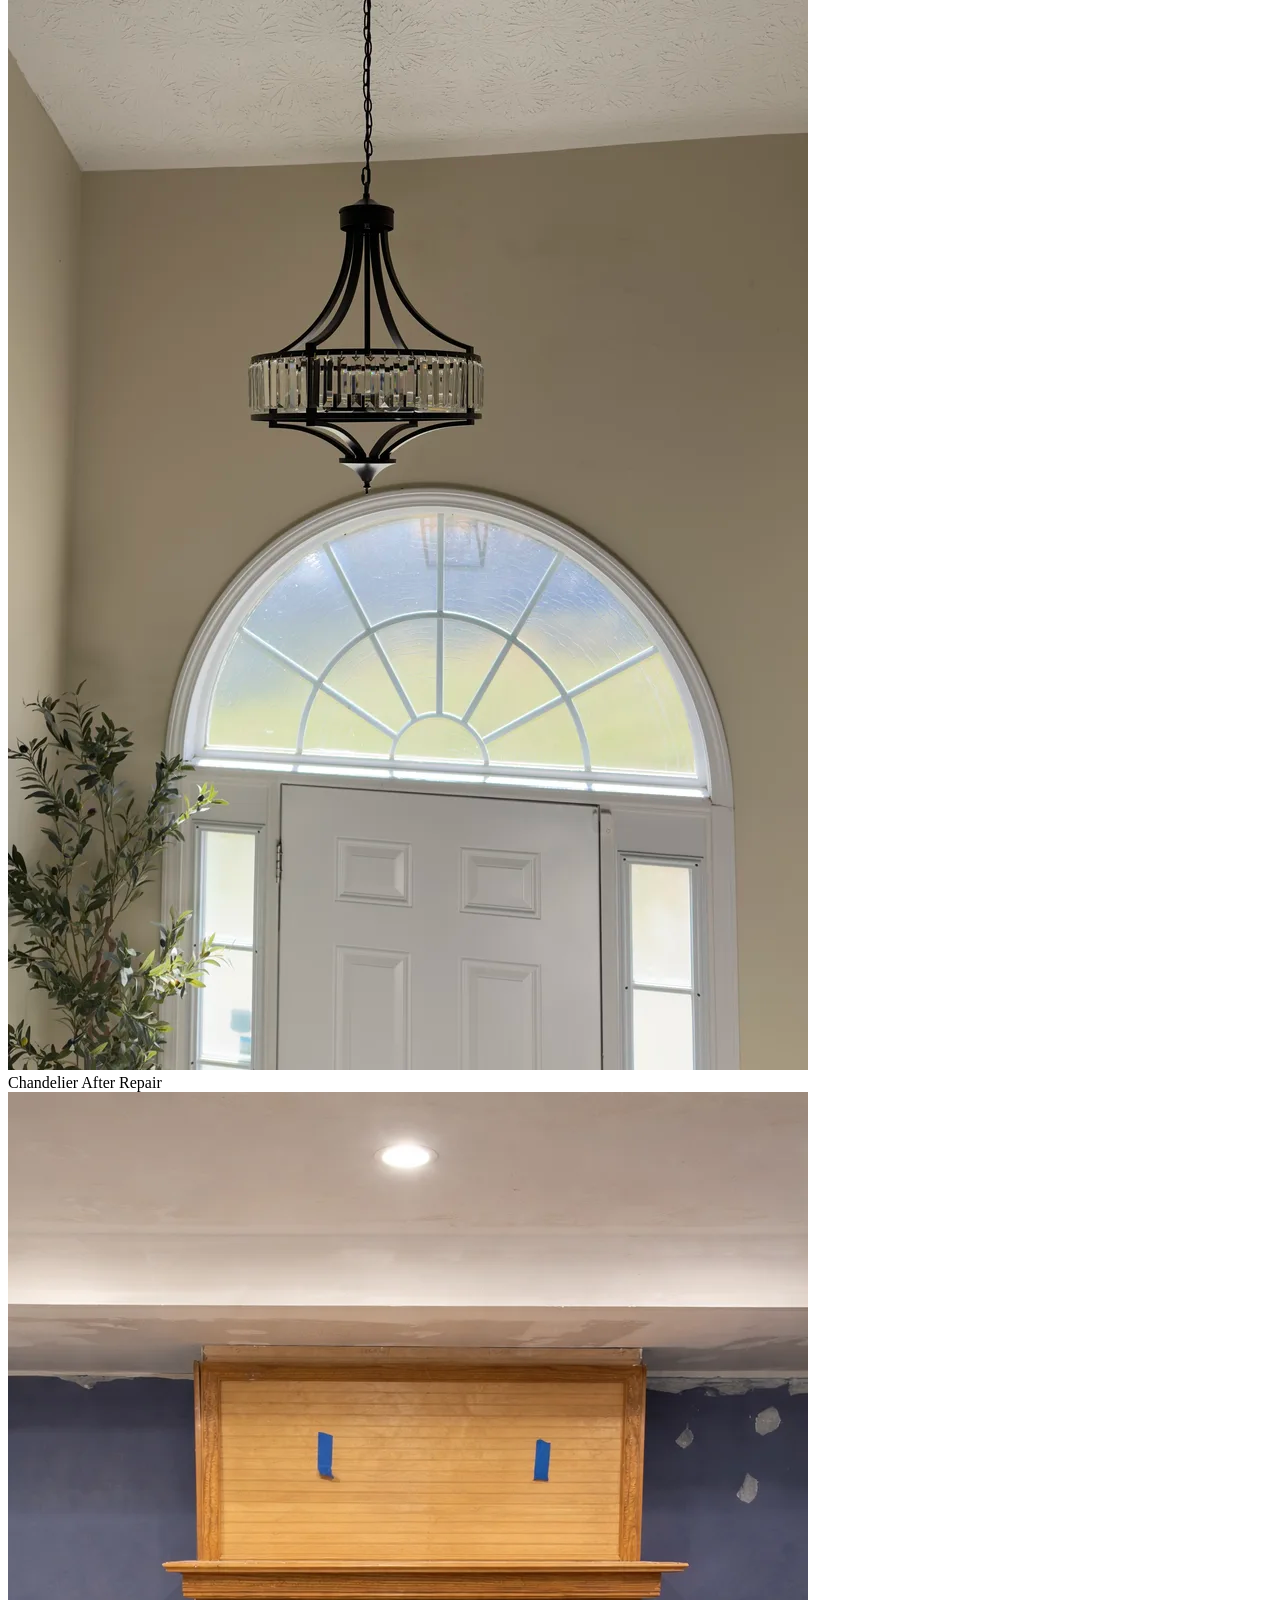
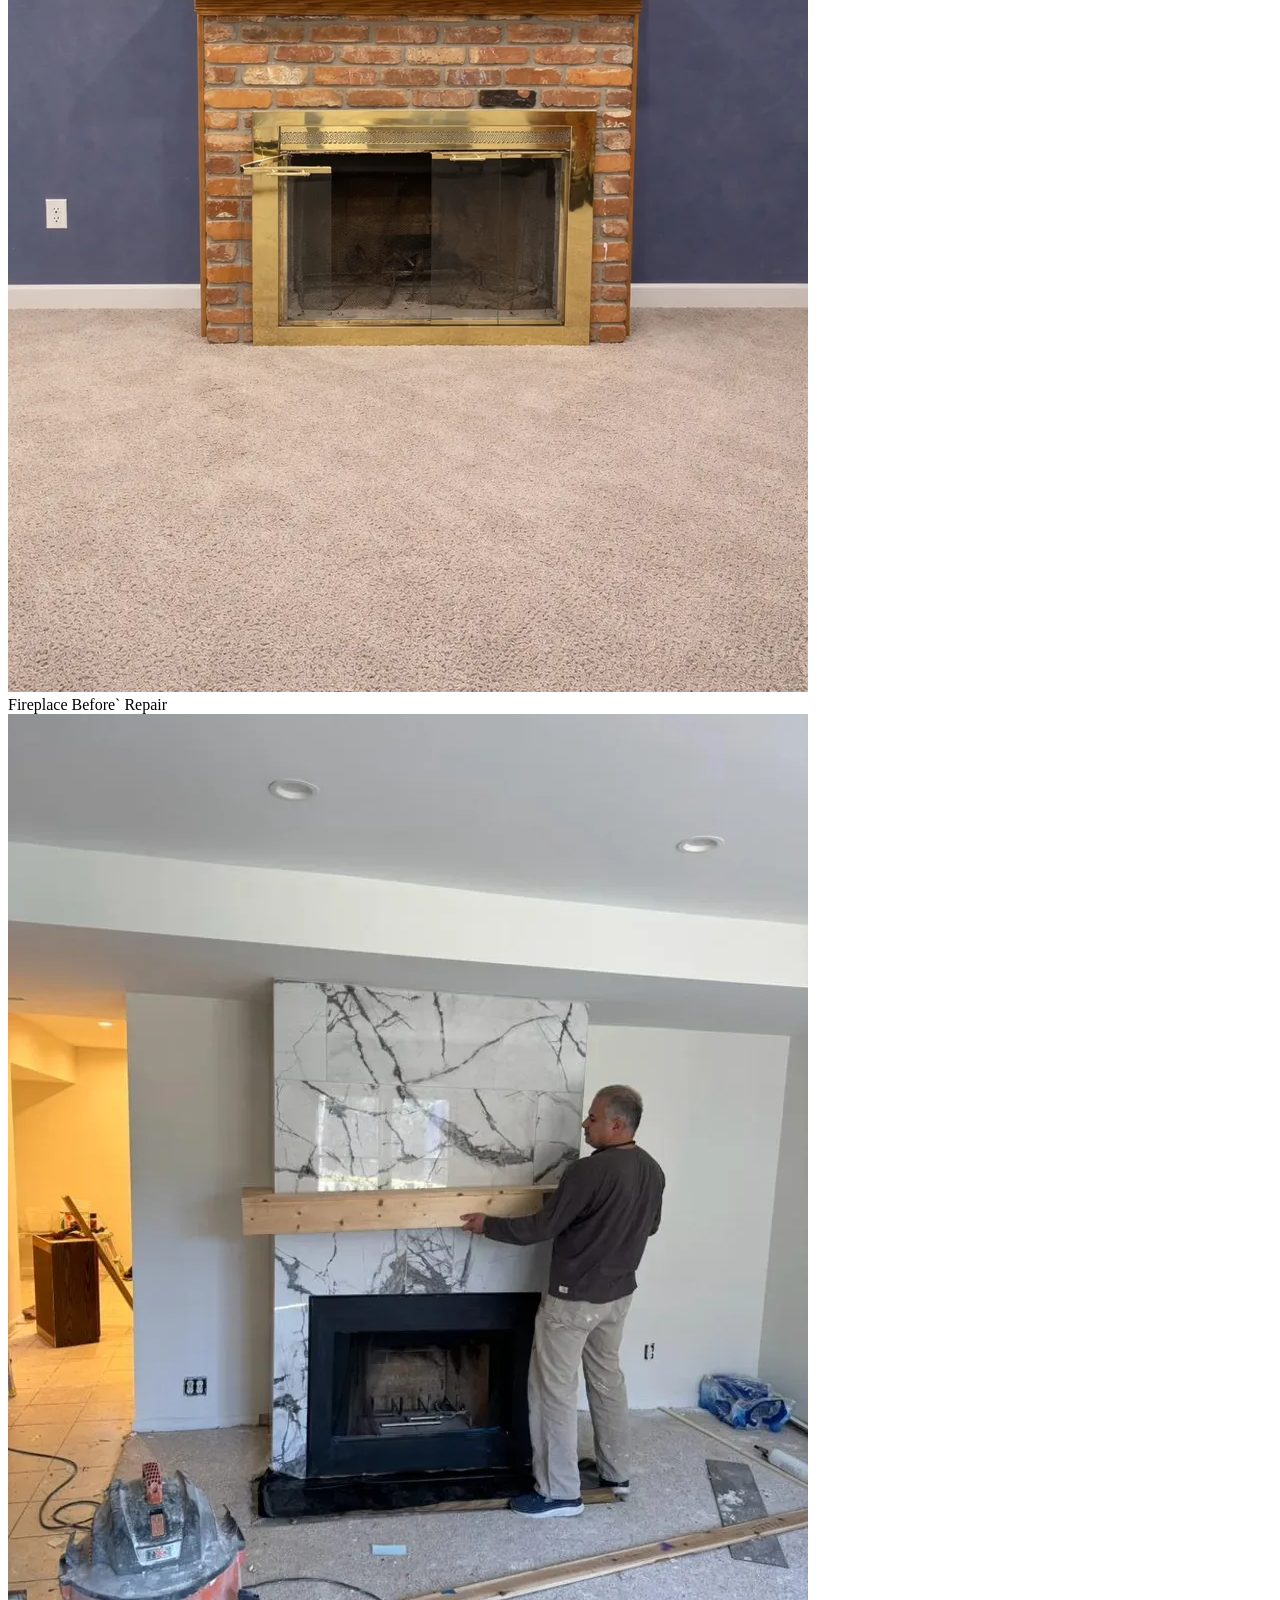
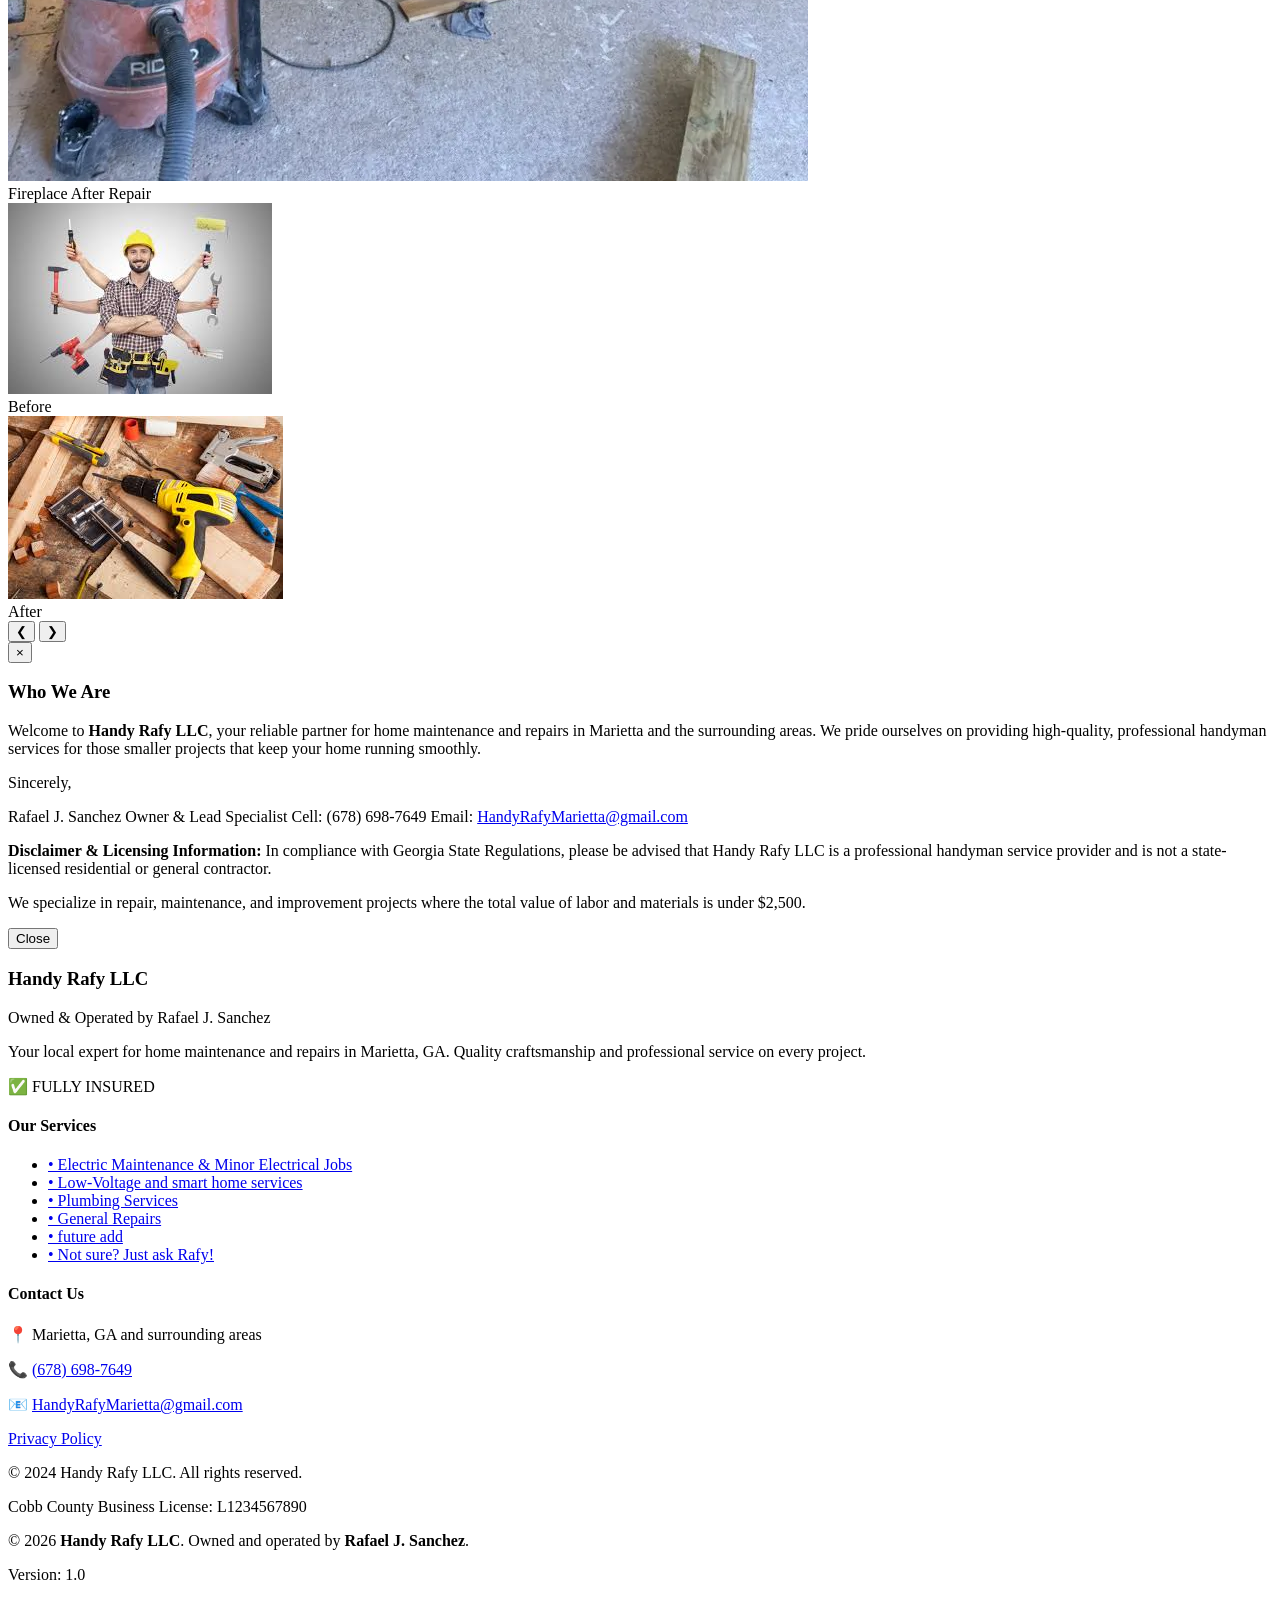
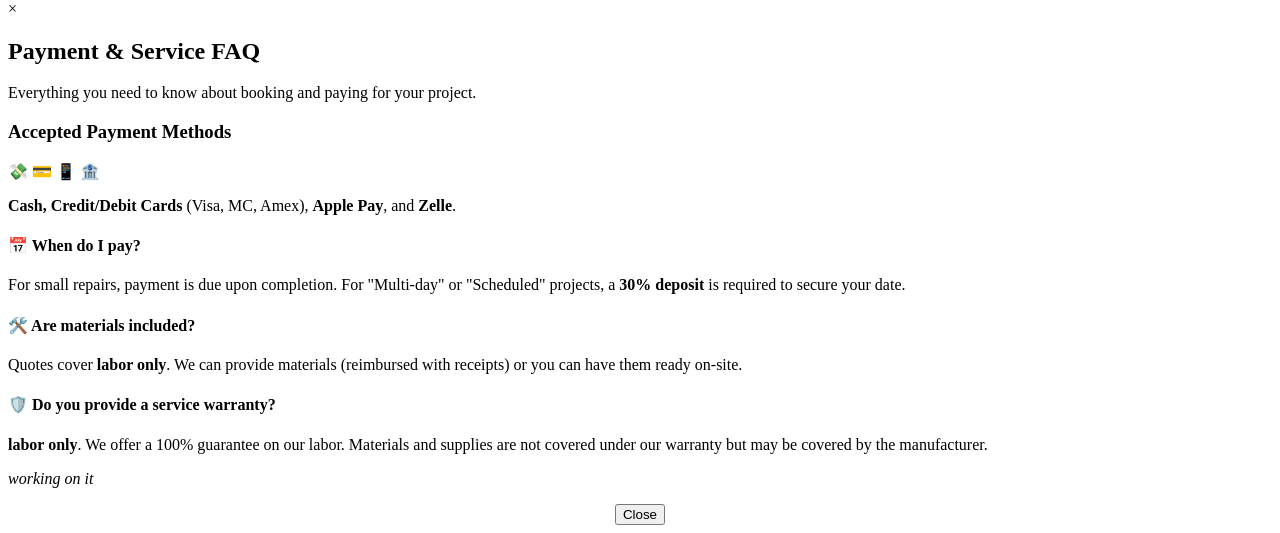
==== commit da9b65ed: "Add files via upload" ====
--- a/index.html
+++ b/index.html
@@ -1,7 +1,6 @@
 <!DOCTYPE html>
 <html lang="en">
 <head>
-    <head>
     <meta charset="UTF-8">
     <meta name="viewport" content="width=device-width, initial-scale=1.0">
     
@@ -21,7 +20,7 @@
     <meta property="og:image:width" content="1200">
     <meta property="og:image:height" content="630">
 
-    <link rel="stylesheet" href="style.css">
+    <link rel="stylesheet" href="style1.css">
 </head>
 
 <!-- El toque final para Google: Datos Estructurados (Schema) llenar datos cuando ya tengas el hosting-->
@@ -270,7 +269,11 @@
                 <p><span>📍</span> Marietta, GA and surrounding areas</p>
                 <p><span class="emoji-color">📞</span> <a href="tel:6786987649">(678) 698-7649</a></p>
                 <p><span>📧</span> <a href="mailto:HandyRafyMarietta@gmail.com">HandyRafyMarietta@gmail.com</a></p>
-            </div>
+                <div class="footer-links">
+                    <!-- Estos activan las funciones en tu script.js -->
+                    <a href="#" id="privacyBtn">Privacy Policy</a>
+                </div>
+                     <p class="copyright">&copy; 2024 Handy Rafy LLC. All rights reserved.</p>
         </div>
     </div>
 
@@ -280,6 +283,18 @@
         <p>&copy; 2026 <strong>Handy Rafy LLC</strong>. Owned and operated by <strong>Rafael J. Sanchez</strong>.</p>
         <p class="footer-version">Version: 1.0</p>
     </div>
+
+
+
+
+
+
+
+
+
+
+
+
 </footer>
 
 <!-- Combined Payments & FAQ Modal -->
@@ -314,7 +329,6 @@
             <p class="faq-answer"> <strong>labor only</strong>. We offer a 100% guarantee on our labor. Materials and supplies are not covered under our warranty but may be covered by the manufacturer.</p>
         </div>
 
-
         <div class="modal-footer-note">
             <p><em>working on it</em></p>
         </div>
@@ -324,8 +338,6 @@
         </div>
     </div>
 </div>
-    
-
 
 <script src="script.js"></script>
 </body>
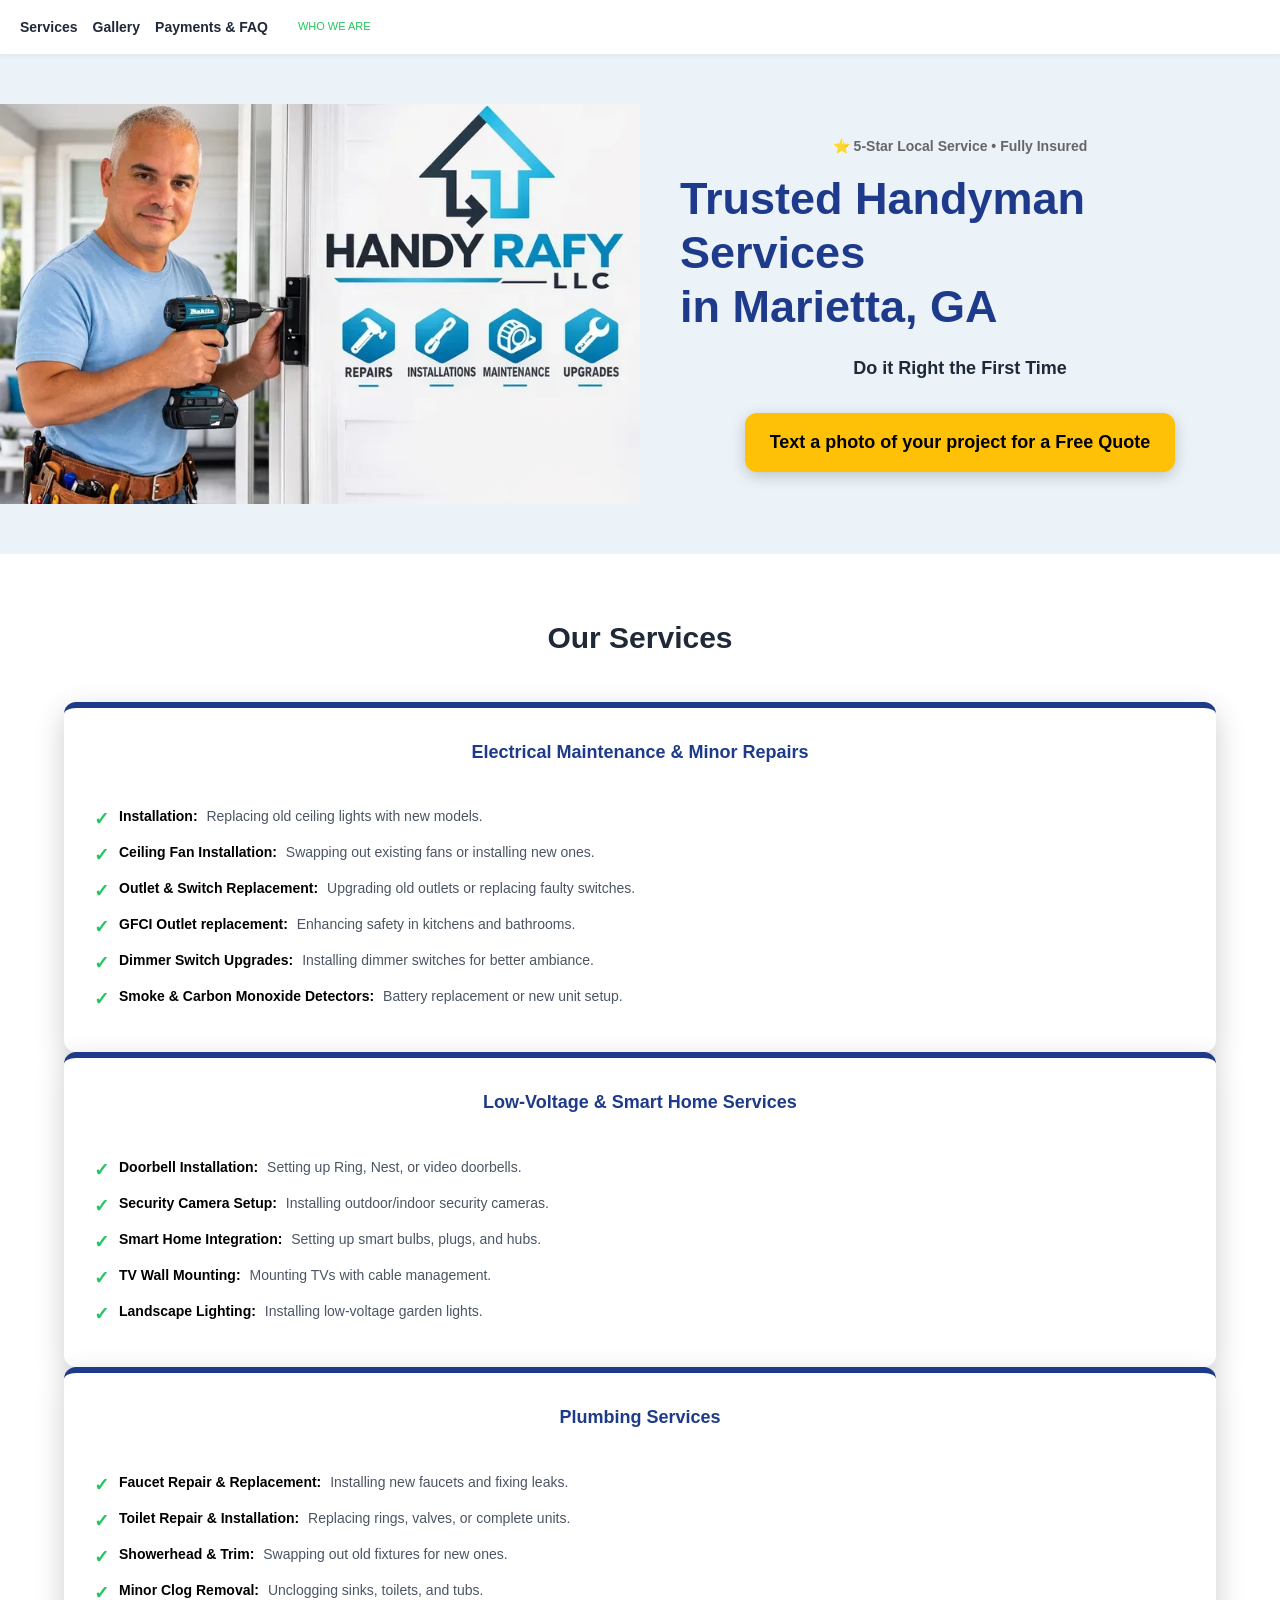
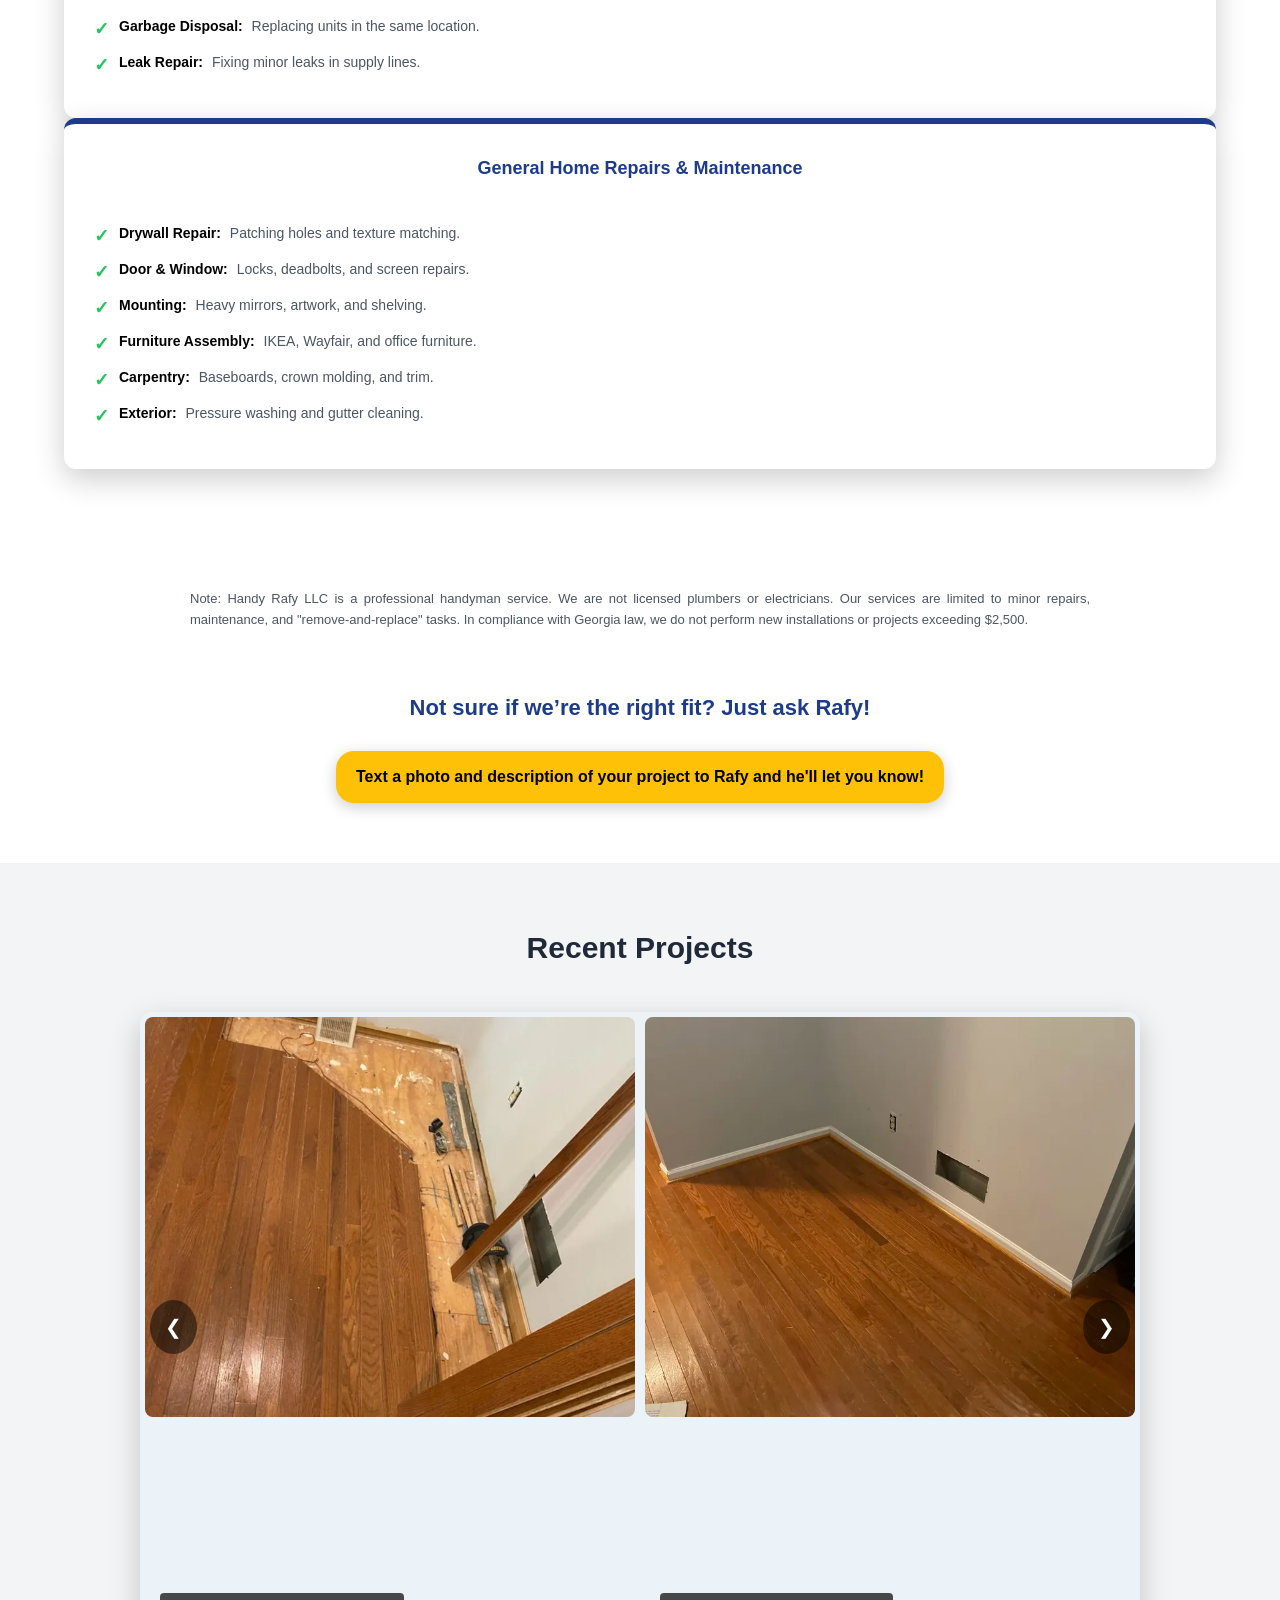
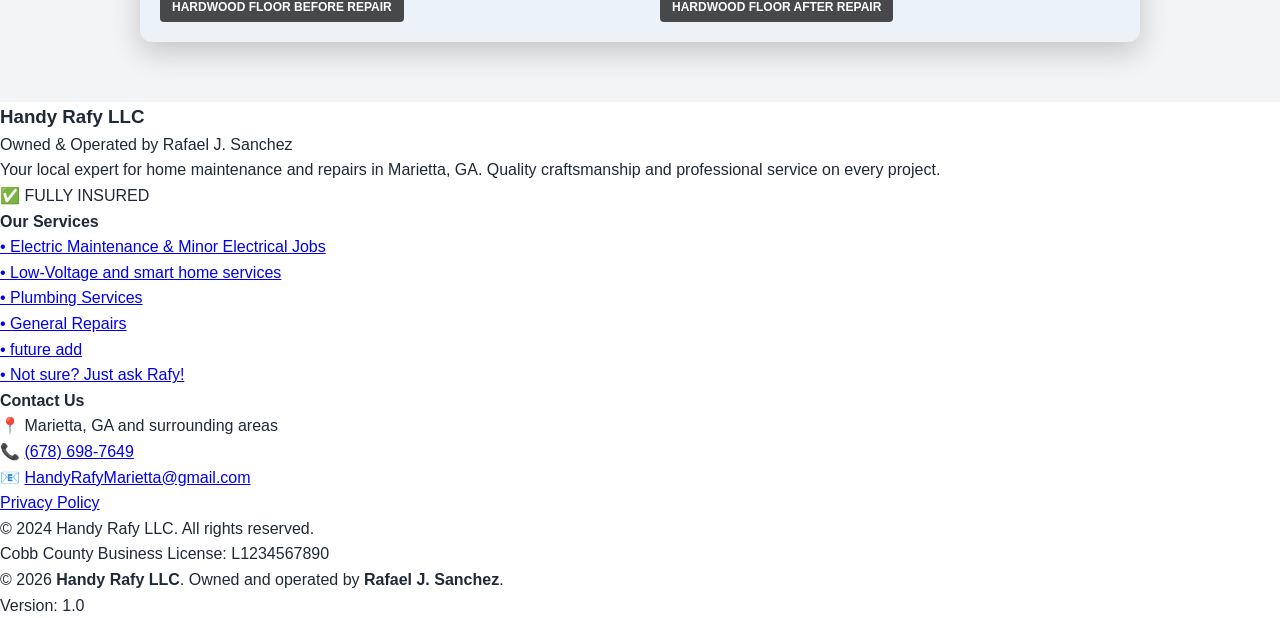
==== commit 53e47d6d: "Add files via upload" ====
--- a/index.html
+++ b/index.html
@@ -20,7 +20,7 @@
     <meta property="og:image:width" content="1200">
     <meta property="og:image:height" content="630">
 
-    <link rel="stylesheet" href="style1.css">
+    <link rel="stylesheet" href="style.css">
 </head>
 
 <!-- El toque final para Google: Datos Estructurados (Schema) llenar datos cuando ya tengas el hosting-->
--- a/style.css
+++ b/style.css
@@ -0,0 +1,926 @@
+/* 1. RESET Y CONFIGURACIÓN */
+html {
+    font-size: 62.5%; /* 1rem = 10px */
+}
+
+* {
+    box-sizing: border-box;
+    margin: 0;
+    padding: 0;
+}
+
+:root {
+    --dark-blue: #1e3a8a;
+    --light-blue: #ebf3f9;
+    --yellow: #ffc107;
+    --green: #22c55e;
+    --text-dark: #1f2937;
+    --text-gray: #4b5563;
+    --black: #000000;
+    --white: #ffffff;
+    --footer-back-ground: #1f2937;
+    --shadow: rgba(0,0,0,0.2);
+}
+
+body {
+    font-family: 'Segoe UI', Roboto, sans-serif;
+    color: var(--text-dark);
+    background-color: var(--white);
+    line-height: 1.6;
+    font-size: 1.6rem;
+}
+
+/* 2. TIPOGRAFÍA */
+h1 { text-align: center; font-size: clamp(3rem, 4vw, 4rem); font-weight: 600; margin-bottom: 1.6rem; color: var(--dark-blue); }
+h2 { text-align: center; font-size: clamp(3rem, 4vw, 3rem); font-weight: 800; margin-bottom: 4rem; }
+h3.card-title { text-align: center; font-size: 1.8rem; font-weight: 600; color: var(--dark-blue); margin-bottom: 4rem; }
+
+/* 1. begin the Header Layout */
+.main-header {
+    display: flex;
+    justify-content: space-between;
+    align-items: center;
+    padding: 1rem 2rem;
+    background-color: #ffffff; /* Adjust as needed */
+    box-shadow: 0 2px 5px rgba(0,0,0,0.05); /* Subtle separation */
+
+    /* --- ESTO HACE que el menu de navegacion siempre este visible--- */
+    position: sticky;       /* Se queda fijo al hacer scroll */
+    top: 0;                /* Se pega al borde superior */
+    z-index: 1000;         /* Asegura que pase POR ENCIMA de las fotos y cards */
+}
+
+/* 2. Branding (Logo & Title) */
+.header-brand {
+    display: flex;
+    align-items: center;
+    gap: 0rem;
+}
+
+.brand-logo {
+    display: block;
+    height: 60px !important;    /* ANTES TENÍAS 0.1px, por eso no se veía */
+    width: auto;
+    max-width: 160px;
+    object-fit: contain;
+    flex-shrink: 0;
+}
+
+.brand-text {
+    font-weight: 800; 
+    font-size: 1rem;         /* Aumenté el tamaño de la letra */
+    color: var(--dark-blue);
+    line-height: 1;
+}
+
+.brand-name-primary {
+    color: var(--dark-blue);
+}
+
+.brand-suffix {
+    font-size: 1rem;
+    color: #888;
+    vertical-align: middle;
+}
+
+/* 3. Navigation Links */
+.header-nav {
+    display: flex;
+    gap: 15px;
+    align-items: center;
+}
+
+.nav-item {
+    text-decoration: none;
+    font-size: 1.4rem;         /* Tamaño de letra más legible */
+    font-weight: 600;
+    color: var(--text-dark);   /* Color gris oscuro profesional */
+    transition: all 0.3s ease;
+}
+
+.nav-item:hover {
+    color: var(--dark-blue);
+}
+
+/* 4. Who We Are (El botón que querías cambiar) */
+.nav-cta {
+    color: var(--green) !important; /* CAMBIADO A NARANJA/AMARILLO */
+    font-weight: 500 !important;
+    text-transform: uppercase; /* Para que resalte más */
+    padding: 8px 15px;
+    border-radius: 8px;
+    font-size: 1.1rem;
+}
+
+.nav-cta:hover {
+    background-color: var(--yellow);
+    color: var(--white) !important;
+    text-decoration: none;
+}
+
+/* --- Modal Styles (Reusable) --- */
+.modal-overlay {
+    display: none; 
+    position: fixed; 
+    top: 0; 
+    left: 0; 
+    width: 100%; 
+    height: 100%; 
+    background: rgba(0, 0, 0, 0.85); 
+    z-index: 3000; 
+    overflow-y: auto; 
+    backdrop-filter: blur(5px);
+}
+
+.modal-content {
+    background: #fff; 
+    margin: 5% auto; 
+    padding: 35px; 
+    width: 90%; 
+    max-width: 650px; 
+    border-radius: 15px; 
+    position: relative; 
+    box-shadow: 0 20px 40px rgba(0, 0, 0, 0.4); 
+    font-family: sans-serif;
+    color: #444;
+}
+
+.modal-close {
+    position: absolute; 
+    top: 15px; 
+    right: 25px; 
+    font-size: 35px; 
+    cursor: pointer; 
+    color: #888;
+}
+
+/* --- Payment & FAQ Specific Styles --- */
+.modal-header {
+    color: var(--dark-blue); 
+    margin-bottom: 10px; 
+    border-bottom: 2px solid #eee; 
+    padding-bottom: 10px;
+}
+
+.payment-box {
+    background: var(--light-blue);
+    padding: 20px; 
+    border-radius: 10px; 
+    margin-bottom: 25px; 
+    text-align: center; 
+    border: 1px solid #eee;
+}
+
+.payment-icons {
+    font-size: 2rem; 
+    margin: 15px 0;
+}
+
+.faq-item {
+    margin-bottom: 18px;
+    text-align: left;
+}
+
+.faq-question {
+    color: var(--dark-blue); 
+    margin: 0 0 5px 0;
+    font-size: 1.6rem;
+}
+
+.faq-answer {
+    margin: 0; 
+    line-height: 1.5;
+}
+
+.modal-footer-note {
+    margin-top: 20px; 
+    font-size: 0.85rem; 
+    color: #888; 
+    border-top: 1px solid #eee; 
+    padding-top: 15px;
+}
+
+.btn-close-modal {
+    background: var(--dark-blue); 
+    color: #fff; 
+    border: none; 
+    padding: 12px 40px; 
+    border-radius: 5px; 
+    cursor: pointer; 
+    font-weight: bold; 
+    font-size: 1rem;
+    margin-top: 10px;
+}
+
+.btn-close-modal:hover {
+    background: #d32f2f;
+}
+
+
+/*termina el header*/
+/* --- Begin SECCIÓN HERO --- */
+.hero, .hero-section {
+    display: flex;
+    flex-wrap: wrap; /* Para que en celular se pongan uno sobre otro */
+    align-items: center;
+    padding: 0;
+    background-color: var(--light-blue);
+    min-height: 500px;
+    width: 100%;
+}
+
+.hero-img {
+    width: 50%;
+    height: 400px; /* Altura fija para que el banner se vea imponente */
+    object-fit: cover; /* Evita que la imagen se estire feo */
+}
+
+.hero-content {
+    width: 50%;
+    padding: 4rem;
+    display: flex; 
+
+    flex-direction: column; 
+    align-items: center; 
+    justify-content: center;
+}
+
+.hero-badge {
+    font-weight: 600;
+    color: #666;
+    font-size: 1.4rem;
+    margin-bottom: 1.5rem;
+}
+
+.hero-title {
+    font-size: clamp(3rem, 5vw, 4.5rem); /* Tamaño fluido según la pantalla */
+    color: var(--dark-blue);
+    line-height: 1.2;
+    text-align: left; /* Alineado a la izquierda para un look moderno */
+    margin-bottom: 2rem;
+}
+
+.hero-list {
+    list-style: none;
+    margin-bottom: 3rem;
+}
+
+.hero-list li {
+    font-size: 1.8rem;
+    font-weight: 600;
+    color: var(--text-dark);
+}
+
+/* Botón de Acción (CTA) */
+.hero-cta {
+    display: inline-block;
+    background-color: var(--yellow);
+    color: var(--black);
+    padding: 1.5rem 2.5rem;
+    border-radius: 12px;
+    text-decoration: none;
+    font-size: 1.8rem;
+    font-weight: 700;
+    box-shadow: 0 4px 15px var(--shadow);
+    transition: transform 0.3s ease, background-color 0.3s ease;
+}
+
+.hero-cta:hover {
+    transform: translateY(-3px); /* Efecto de levante */
+    background-color: #f1b400; /* Un amarillo un poco más oscuro al pasar el mouse */
+}
+.hero-tagline { font-weight: 600; color: #666; font-size: 1.4rem; }
+/* --- FIN SECCIÓN HERO --- */
+
+.brand-name { color: var(--dark-blue); }
+.legal-suffix { font-size: 0.9rem; color: #888; }
+
+.nav-menu a {
+    text-decoration: none;
+    color: var(--text-gray);
+    font-weight: 600;
+    margin-left: 1.2rem;
+    font-size: 1.2rem;
+}
+
+.nav-highlight {
+    color: var(--green) !important;
+    font-weight: 700;
+}
+
+.cta-box { 
+    background: var(--yellow); 
+    padding: 1.5rem 2rem;
+    border-radius: 18px; 
+    box-shadow: 0 4px 15px var(--shadow); 
+    text-decoration: none; 
+    color: var(--black);
+    font-weight: 700;
+    font-size: 1.6rem;
+    display: flex;
+    align-items: center;
+    justify-content: center;
+    margin-top: 2rem;
+}
+
+/* Begin GRID Y CARDS */
+section { 
+    padding: 6rem 5%; 
+    width: 100%;
+}
+/* Contenedor de las tarjetas */
+/* Estilo de la lista dentro de las tarjetas */
+.card {
+    background: var(--white);
+    padding: 30px;
+    border-radius: 12px;
+    box-shadow: 0 10px 30px var(--shadow);
+    border-top: 6px solid var(--dark-blue); /* LÍNEA AZUL SUPERIOR */
+    display: flex;
+    flex-direction: column;
+    transition: transform 0.3s ease;
+}
+.card ul {
+    list-style: none; /* Quitamos los puntos negros */
+    padding: 0;
+    margin: 0;
+}
+
+.card li {
+    font-size: 1.4rem;
+    margin-bottom: 1.5rem;
+    color: var(--text-gray);
+    line-height: 1.5;
+    position: relative;
+    padding-left: 25px; /* Espacio para la palomita */
+}
+
+/* Dibujamos la palomita (Checkmark) con CSS */
+.card li::before {
+    content: '✓'; /* El símbolo de la palomita */
+    position: absolute;
+    left: 0;
+    top: 0;
+    color: var(--green); /* Usamos tu variable verde */
+    font-weight: 900;
+    font-size: 1.8rem;
+}
+
+/* Resaltado del nombre del servicio */
+.highlight {
+    font-weight: 700;
+    color: var(--black);
+    display: inline-block;
+    margin-right: 5px;
+}
+
+/* --- SECCIÓN NOTA LEGAL Y CONTACTO --- */
+.legal-notice {
+    background-color: #ffffff;
+    padding: 6rem 5%; /* Espacio equilibrado */
+    border-bottom: 1px solid #f0f0f0;
+    text-align: center;
+}
+
+.legal-container {
+    max-width: 900px; /* Evita que el texto sea demasiado largo en PC */
+    margin: 0 auto;
+}
+
+.legal-text {
+    font-size: 1.3rem;
+    font-weight: 500;
+    color: var(--text-gray);
+    margin-bottom: 3rem;
+    line-height: 1.6;
+    text-align: justify;
+    text-justify: inter-word; /* Mejora el espacio entre palabras */
+    hyphens: auto;           /* Corta palabras largas con guión para evitar "ríos" */
+    -webkit-hyphens: auto;  
+}
+
+.highlight-red {
+    color: var(--black); /* Un negro profesional para la palabra Note */
+    font-weight: 800;
+}
+
+.legal-ask {
+    font-size: 2.2rem;
+    color: var(--dark-blue);
+    margin-bottom: 0.5rem;
+    margin-top: 60px;    
+}
+
+/* El botón CTA se adapta al ancho en móvil */
+.legal-notice .cta-box {
+    display: inline-block;
+    max-width: 100%;
+    line-height: 1.4;
+}
+
+/* --- GALLERY SLIDER --- */
+#gallery {
+    background: #f3f4f6;
+    padding: 6rem 5%;
+    overflow: hidden;
+}
+
+.slider-container {
+    position: relative;
+    max-width: 1200px;
+    width: 100%;
+    height: 70vh;
+    margin: 20px auto;
+    overflow: hidden;
+    border-radius: 15px;
+    box-shadow: 0 10px 30px var(--shadow);
+    background-color: var(--light-blue); /* Fondo oscuro para resaltar las imágenes */
+}
+
+.slider-wrapper {
+    display: flex;
+    height: 100%;
+    transition: transform 0.5s ease-in-out;
+}
+
+.slider-slide {
+    flex: 0 0 50%;
+    height: 100%;
+    position: relative;
+    padding: 5px;
+    min-width: 50%; /* Muestra 2 fotos en PC */
+    position: relative;
+    box-sizing: border-box;
+    display: block;
+}
+
+.slider-slide img {
+    width: 100%;
+    height: 100%;
+    object-fit: cover;
+    border-radius: 10px;
+    display: block;
+}
+
+.ba-label {
+    position: absolute;
+    bottom: 20px;
+    left: 20px;
+    background: var(--dark-blue);
+    color: white;
+    padding: 5px 15px;
+    border-radius: 5px;
+    font-size: 1.2 rem;
+
+    font-weight: bold;
+    text-transform: uppercase;
+    z-index: 10;
+    pointer-events: none;
+}
+
+/* --- MODAL WHO WE ARE --- */
+.modal-overlay {
+    display: none;
+    position: fixed;
+    top: 0; left: 0;
+    width: 100%; height: 100%;
+    background: rgba(0,0,0,0.8);
+    z-index: 2000;
+    justify-content: center;
+    align-items: center;
+}
+
+.modal-content {
+    background: white;
+    padding: 40px;
+    border-radius: 12px;
+    width: 90%;
+    max-width: 600px;
+    max-height: 90vh;
+    overflow-y: auto;
+    position: relative;
+}
+
+.modal-text {
+    text-align: justify;
+    hyphens: auto;
+    line-height: 1.6;
+    font-size: 1.4rem;
+}
+
+.legal-box {
+    background: #f9f9f9;
+    padding: 20px;
+    border-left: 5px solid var(--yellow);
+    margin-top: 20px;
+    font-size: 1.2rem;
+}
+
+/* --- SECCIÓN GALERÍA --- */
+#gallery {
+    background: #f3f4f6;
+    padding: 6rem 5%;
+}
+
+.slider-container {
+    position: relative;
+    max-width: 1000px;
+    margin: 0 auto;
+    overflow: hidden;
+    border-radius: 12px;
+}
+
+.slider-wrapper {
+    display: flex;
+    transition: transform 0.5s ease-in-out;
+    height: 100%;
+}
+
+.slider-slide {
+    min-width: 50%; /* Muestra 2 imágenes en PC */
+    position: relative;
+    padding: 5px;
+
+    height: 100%;
+}
+
+.slider-slide img {
+    width: 100%;
+    height: 400px;
+    object-fit: cover;
+    border-radius: 8px;
+}
+
+.ba-label {
+    position: absolute;
+    bottom: 20px;
+    left: 20px;
+    background: rgba(0,0,0,0.7);
+    color: white;
+    padding: 5px 12px;
+    border-radius: 4px;
+    font-size: 1.2rem;
+    font-weight: bold;
+    text-transform: uppercase;
+    pointer-events: none; /* Para que no interfiera si alguien hace clic en la foto */
+    z-index: 10;         /* Asegura que esté por encima de la imagen */
+}
+
+/* Flechas del Slider */
+.prev, .next {
+    position: absolute;
+    top: 50%;
+    transform: translateY(-50%);
+    background: rgba(0,0,0,0.5);
+    color: white;
+    border: none;
+    padding: 15px;
+    cursor: pointer;
+    font-size: 20px;
+    border-radius: 50%;
+
+    z-index: 10; /* Ensure they are above the slides */
+    pointer-events: auto !important; /* Forces the buttons to be clickable */
+}
+
+.prev { left: 10px; }
+.next { right: 10px; }
+
+/* --- MODAL WHO WE ARE --- */
+.modal-overlay {
+    display: none; /* Se activa con el script */
+    position: fixed;
+    top: 0; left: 0;
+    width: 100%; height: 100%;
+    background: rgba(0,0,0,0.7);
+    z-index: 2000;
+    justify-content: center;
+    align-items: center;
+}
+
+.modal-window {
+    background: var(--white);
+    padding: 40px;
+    border-radius: 12px;
+    max-width: 600px;
+    width: 90%;
+    position: relative;
+    max-height: 85vh;
+    overflow-y: auto;
+}
+
+.modal-title {
+    text-align: center;
+    color: var(--dark-blue);
+    margin-bottom: 20px;
+}
+
+.modal-description {
+    font-size: 1.2rem;
+    line-height: 1.6;
+    color: var(--text-color);
+    text-align: justify;
+    hyphens: auto;
+}
+
+.modal-signature {
+    margin: 20px 0;
+    padding-top: 15px;
+}
+
+.sig-name { font-weight: bold; display: block; font-size: 1.5rem; }
+.sig-info { display: block; color: var(--text-color); font-size: 1.2rem; }
+
+.modal-legal-box {
+    background: var(--light-blue);
+    padding: 20px;
+    border-left: 5px solid var(--yellow);
+    font-size: 1.2rem;
+    color: var(--text-color);
+    text-align: justify;
+    hyphens: auto;
+}
+
+.modal-close-btn {
+    display: block;
+    margin: 20px auto 0;
+    padding: 10px 25px;
+    background: var(--dark-blue);
+    color: white;
+    border: none;
+    border-radius: 5px;
+    cursor: pointer;
+}
+
+/* --- ESTILOS DEL MODAL --- */
+.modal-overlay {
+    display: none; /* Se activa con JS */
+    position: fixed;
+    top: 0;
+    left: 0;
+    width: 100%;
+    height: 100%;
+    background: rgba(0, 0, 0, 0.7);
+    z-index: 2000;
+    justify-content: center;
+    align-items: center;
+}
+
+.modal-window {
+    background: white;
+    padding: 40px;
+    border-radius: 12px;
+    max-width: 600px;
+    width: 90%;
+    position: relative;
+    max-height: 85vh; /* Evita que se salga de la pantalla en móvil */
+    overflow-y: auto; /* Permite scroll si el texto es largo */
+    box-shadow: 0 10px 30px var(--shadow);
+}
+
+.modal-close-x {
+    position: absolute;
+    top: 15px;
+    right: 15px;
+    border: none;
+    background: none;
+    font-size: 2.4rem;
+    cursor: pointer;
+    color: #333;
+}
+
+.modal-title {
+    text-align: center;
+    color: var(--dark-blue);
+    margin-bottom: 2rem;
+    font-size: 2.2rem;
+}
+
+.modal-description {
+    font-size: 1.4rem;
+    line-height: 1.6;
+    color: #555;
+    text-align: justify;
+    margin-bottom: 2rem;
+}
+
+.modal-signature {
+    border-bottom: 1px solid #eee;
+    padding-top: 1.5rem;
+    padding-bottom: 1.5rem;
+    margin-bottom: 2rem;
+}
+
+.sig-details span {
+    display: block;
+    line-height: 1.4;
+}
+
+.sig-name {
+    font-size: 1.6rem;
+    font-weight: 700;
+    color: var(--dark-blue);
+}
+
+.sig-info {
+    font-size: 1.3rem;
+    color: #666;
+}
+
+.modal-legal-box {
+    background: #f9f9f9;
+    padding: 20px;
+    border-radius: 8px;
+    border-left: 5px solid var(--yellow);
+}
+
+.modal-legal-box p {
+    font-size: 1.2rem;
+    color: #666;
+    margin-bottom: 1rem;
+    line-height: 1.4;
+}
+
+.modal-close-btn {
+    display: block;
+    margin: 2rem auto 0;
+    padding: 1rem 2.5rem;
+    background: var(--dark-blue);
+    color: white;
+    border: none;
+    border-radius: 6px;
+    cursor: pointer;
+    font-weight: 600;
+    transition: background 0.3s;
+}
+
+.modal-close-btn:hover {
+    background: #142a63;
+}
+
+/* Ajuste Celular */
+@media (max-width: 768px) {
+    
+ /*   body { background-color: lightgreen; }*/
+    
+    .main-footer {
+        background: var(--footer-back-ground);
+        color: #ffffff;
+        padding: 6rem 5% 2rem;
+        font-family: 'Segoe UI', Roboto, sans-serif;
+    }
+    /* 1. Ajustes Globales de Pantalla */
+    body, html {
+        overflow-x: visible;/* Evita que aparezca la barra de desplazamiento horizontal  era hidden*/
+        width: 100%;
+    }
+    section { 
+        padding: 4rem 15px !important; 
+        width: 100% !important;
+        box-sizing: border-box;
+    }
+    /* 2. Hero (Banner Principal) */
+    .hero {
+        flex-direction: column; 
+        min-height: auto;
+        width: 100% !important;
+        padding-top: 0 !important;
+    }
+    .hero-img, .hero-content { 
+        width: 100% !important;
+        flex: 0 0 100%;
+        padding: 1rem 10px; 
+        text-align: center;
+    }
+    .hero-img { height: 300px; }
+    .hero-title { font-size: 2.6rem; text-align: center; }
+    /* 3. Servicios (Grid) */
+    .grid-3 {
+        display: grid !important; 
+        gap: 2.5rem !important; /* Espacio vertical entre tarjetas */
+        grid-template-columns: 1fr !important; 
+        width: 100%;
+    }
+    .card {
+        width: 100% !important;
+        margin: 0 !important;
+        display: block;
+    }
+    /* 4. Nota Legal */
+    .legal-notice { padding: 4rem 15px; }
+    .legal-ask { font-size: 1.8rem; }
+
+    /* 5. Galería */
+    .slider-slide {
+        min-width: 100%;
+        flex: 0 0 100%;
+    }
+
+    .slider-slide img { height: 280px; }
+    /* 6. Footer (Corregido y Alineado) */
+    .slider-slide {
+        flex: 0 0 100%; /* Una foto por pantalla en móviles */
+    }
+    .slider-container {
+        height: 50vh;   /* Un poco más bajo en móviles para que no tape todo */
+    }
+
+    .main-footer {
+        padding: 5rem 5% 2rem;
+        text-align: center;
+    }
+
+/* IMPORTANTE: Si el contenedor padre (.footer-col) tiene 'align-items: center', 
+   debes decirle que para los contactos use la izquierda: */
+
+    .footer-col {
+        display: flex;
+        flex-direction: column;
+        align-items: center; /* Esto empuja todo el bloque a la izquierda */
+
+        margin-bottom: 3rem;
+    }
+    .footer-title {
+        border-left: none; /* Quitamos la línea lateral en móvil */
+    /*         border-bottom: 2px solid var(--yellow); /* Ponemos línea abajo */
+        display: inline-block;
+        padding: 0 10px 5px;
+        margin-bottom: 1.5rem;
+        font-size: 1.8rem;
+    }
+  
+    .footer-list {
+        display: inline-block; /* Truco para alinear viñetas */
+        text-align: left;      /* Viñetas en línea recta */
+        margin: 0 auto;
+        padding: 0;
+        list-style: none;
+    }
+
+    /* Esto quita el azul de los links del footer */
+    .footer-list a {
+        color: var(--light-blue) !important;         /* Color blanco */
+        transition: color 0.3s; /* Para que el cambio al pasar el mouse sea suave */
+        text-decoration: underline;
+    }
+
+    .footer-contact p {
+        color: var(--light-blue) !important;          /* ESTA LÍNEA cambia el texto a blanco */
+        justify-content: center; /* Mantiene el centrado en móvil */
+        font-size: 1.4rem;
+        margin-bottom: 1.2rem;
+        display: flex;           /* Asegúrate de que tenga flex para que el centrado funcione */
+        align-items: center;     /* Alinea el icono con el texto verticalmente */
+        gap: 10px;               /* Espacio entre el icono y el texto */
+        text-align: center;
+    }
+
+    /* ESTO QUITA EL AZUL DEL TELÉFONO Y EMAIL DEFINITIVAMENTE */
+    .footer-contact a {
+        color: var(--light-blue) !important; 
+        text-decoration: none !important;    /* Quita el subrayado si no lo quieres */
+        font-weight: bold;
+    text-decoration: underline !important; /* Si quieres que el teléfono y email sigan subrayados */
+    }
+
+    /* OPCIONAL: Que cambie a amarillo cuando pases el mouse o lo toques */
+    .footer-contact a:hover {
+        color: var(--yellow) !important;
+    }
+
+/* IMPORTANTE: Si tienes enlaces (teléfono o email), también debes ponerlos blancos */
+    .footer-badge span {
+        display: inline-block;
+        margin-top: 10rem;
+    }
+    .footer-bottom {
+        margin-top: 3rem;
+        padding-top: 2rem;
+    }
+
+    .emoji-color {
+    color: transparent;           /* Hace el emoji original invisible */
+    text-shadow: 0 0 0 var(--green);     /* Crea un emoji verde en su lugar */
+    }
+}
+
+
+/* --- AJUSTES PARA MÓVILES PEQUEÑOS --- */
+@media (max-width: 600px) {
+   
+    /* En teléfonos pequeños, las columnas ocupan el 100% (una sobre otra) */
+    .hero-img, 
+    .hero-content, 
+    .slider-slide {
+        width: 100% !important;
+        flex: 0 0 100% !important;
+    }
+
+    .hero-content {
+        padding: 2rem; /* Menos espacio interno para que el texto respire */
+    }
+
+    .hero-title {
+        text-align: center; /* Se ve más profesional centrado en móviles */
+    }
+}
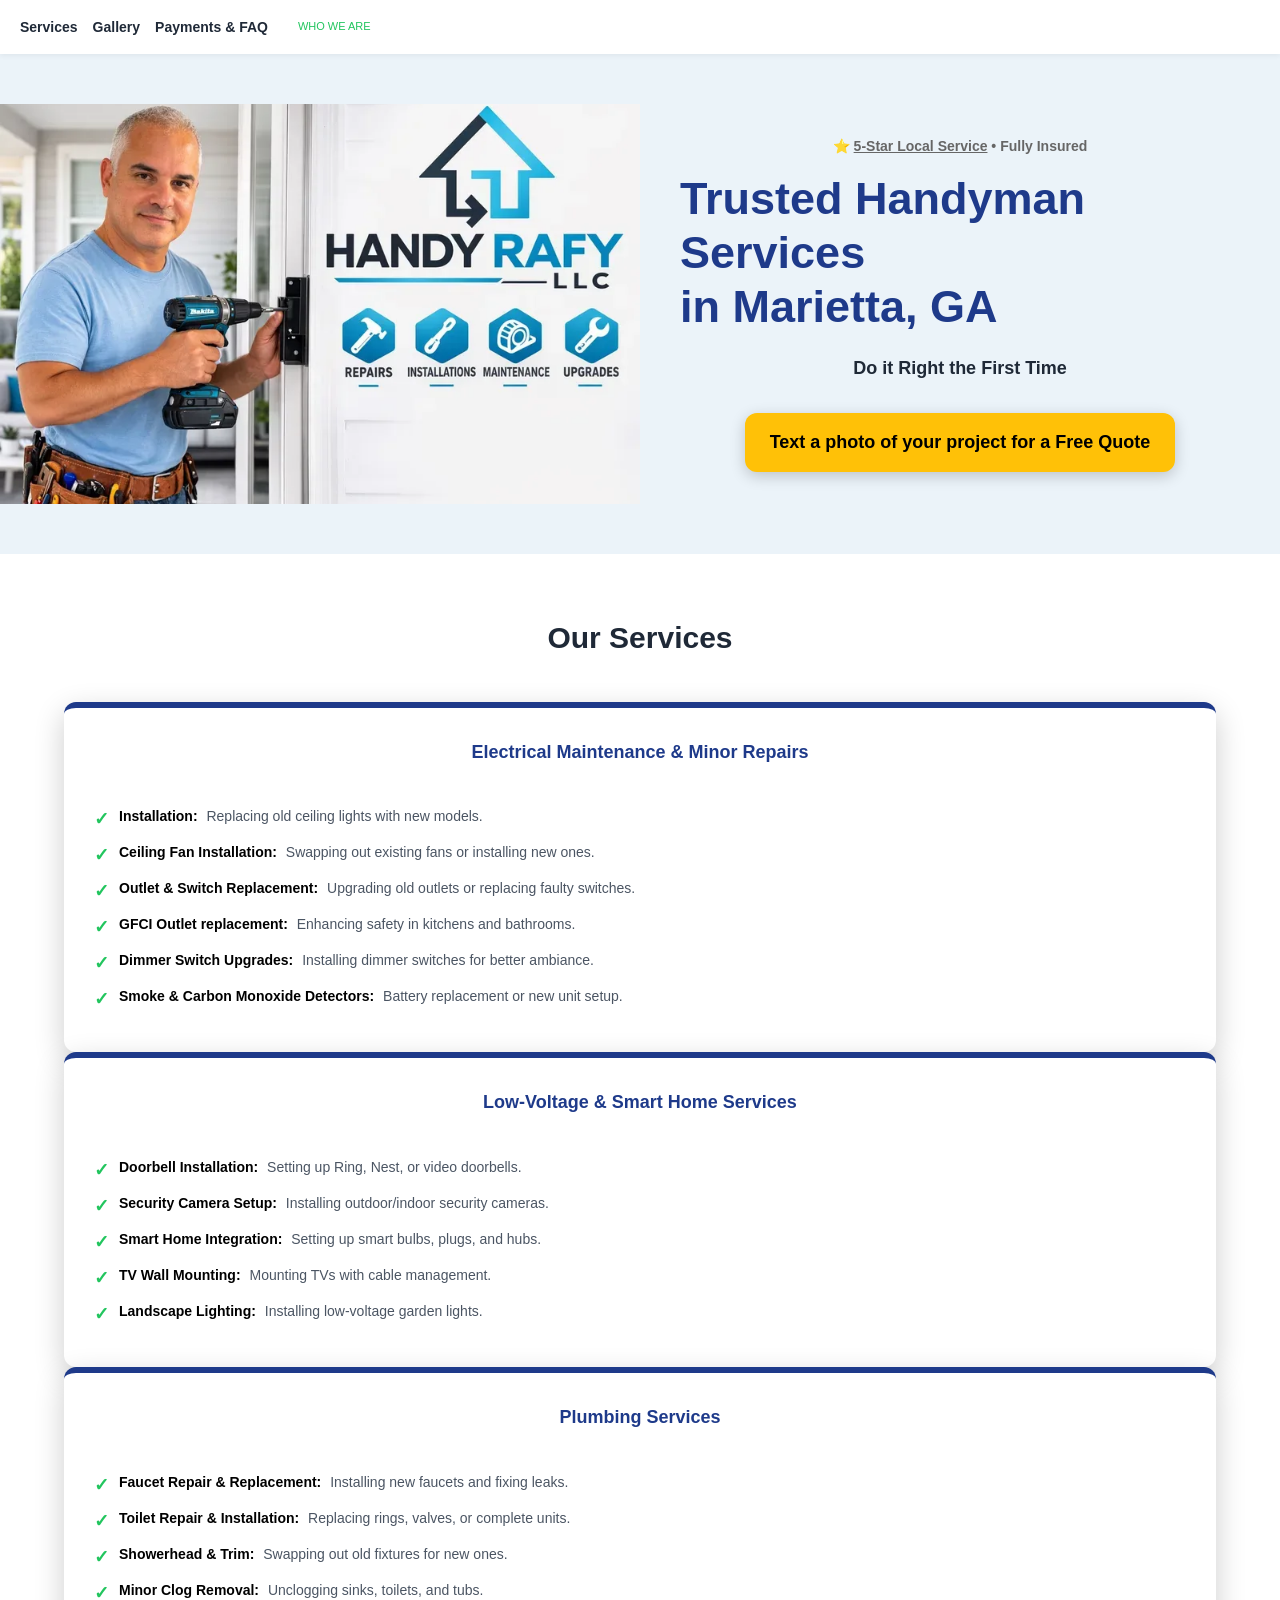
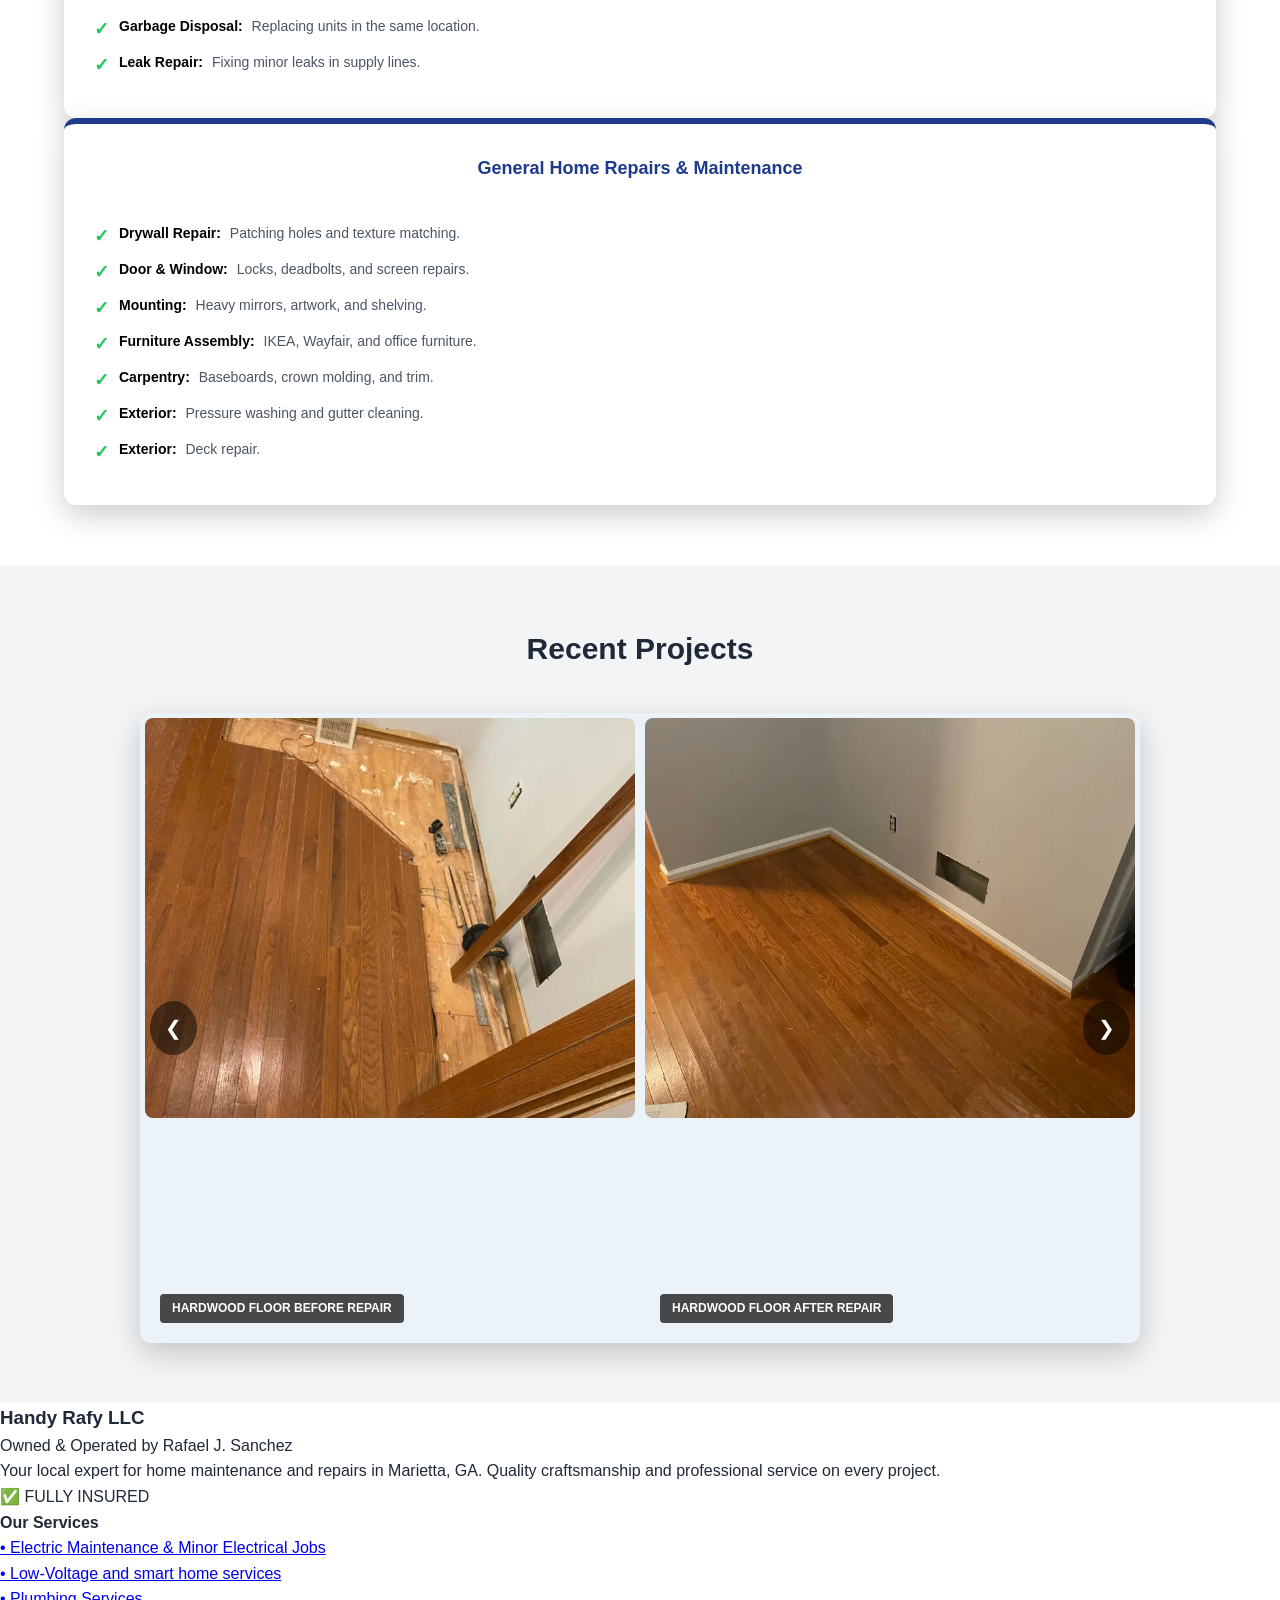
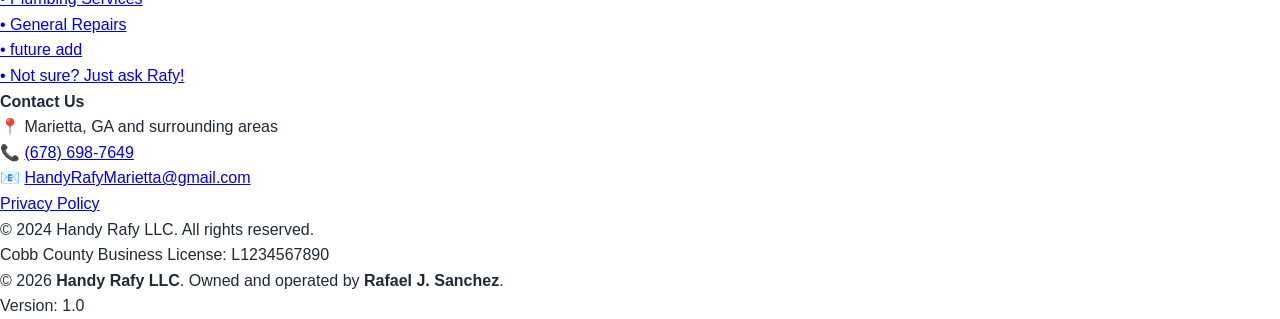
==== commit e965b661: "Add files via upload" ====
--- a/index.html
+++ b/index.html
@@ -70,7 +70,12 @@
     
     <!-- Contenido del Banner -->
     <div class="hero-content">
-        <p class="hero-badge">⭐ 5-Star Local Service • Fully Insured</p>
+
+        <!-- En tu sección HERO, busca esta línea y cámbiala por esta: -->
+        <p class="hero-badge" onclick="openTestimonials();" style="cursor: pointer;">
+            ⭐ <u>5-Star Local Service</u> • Fully Insured
+        </p>
+
         <h1 class="hero-title">Trusted Handyman Services <br> in Marietta, GA</h1>
         
         <ul class="hero-list">
@@ -134,26 +139,12 @@
                 <li><span class="highlight">Furniture Assembly:</span> IKEA, Wayfair, and office furniture.</li>
                 <li><span class="highlight">Carpentry:</span> Baseboards, crown molding, and trim.</li>
                 <li><span class="highlight">Exterior:</span> Pressure washing and gutter cleaning.</li>
+                <li><span class="highlight">Exterior:</span> Deck repair.</li>
+            
             </ul>
         </div>
     </div>
 </section>
-
-<section class="legal-notice">
-    <div id="text-rafy" class="legal-container">
-        <h4 class="legal-text">
-            <span class="highlight-black">Note:</span> Handy Rafy LLC is a professional handyman service. We are not licensed plumbers or electricians. Our services are limited to minor repairs, maintenance, and "remove-and-replace" tasks. In compliance with Georgia law, we do not perform new installations or projects exceeding $2,500.
-        </h4>
-        <h3 class="legal-ask">Not sure if we’re the right fit? Just ask Rafy!</h3>
-        <a href="sms:+16786987649?body=Hi%21%20I%20am%20interested%20in%20your%20handyman%20services." class="cta-box">
-            Text a photo and description of your project to Rafy and he'll let you know!
-        </a>
-    </div>
-</section>
-
-
-
-
 
 <section id="gallery">
     <h2>Recent Projects</h2>
@@ -169,38 +160,38 @@
                 <img src="img/Hardwoodfloor-After.webp" alt="After">
                 <div class="ba-label">Hardwood Floor After Repair</div>
             </div>
-           
-
-            <div class="slider-slide">
-                    <img src="img/Chandelier-Before.webp" alt="Chandelier-Before-Repair">
-                    <div class="ba-label">Chandelier Before Repair</div>
-                </div>
-                <!-- Slide 4 -->
-                <div class="slider-slide">
-                    <img src="img/Chandelier-After.webp" alt="Chandelier-After-Repair">
-                    <div class="ba-label">Chandelier After Repair</div>
-                </div>
-                <!-- Slide 5 -->
-                <div class="slider-slide">
-                    <img src="img/Fireplace-Before.webp" alt="Fireplace-Before-Repair">
-                    <div class="ba-label">Fireplace Before` Repair</div>
-                </div>
-                <!-- Slide 6 -->
-                <div class="slider-slide">
-                    <img src="img/Fireplace-after.webp" alt="Fireplace-after-Repair">
-                    <div class="ba-label">Fireplace After Repair</div>
-                </div>
-                
-                <!-- Slide 7 -->
-                <div class="slider-slide">
-                    <img src="img/Project7.jpg" alt="Work 7 working on it">
-                    <div class="ba-label">Before</div>
-                </div>
-                <!-- Slide 8 -->
-                <div class="slider-slide">
-                    <img src="img/Project8.jpg" alt="Work 8 working on it">
-                    <div class="ba-label">After</div>
-                </div>
+
+            <!-- Slide 3 -->
+            <div class="slider-slide">
+                <img src="img/Chandelier-Before.webp" alt="Chandelier-Before-Repair">
+                <div class="ba-label">Chandelier Before Repair</div>
+            </div>
+            <!-- Slide 4 -->
+            <div class="slider-slide">
+                <img src="img/Chandelier-After.webp" alt="Chandelier-After-Repair">
+                <div class="ba-label">Chandelier After Repair</div>
+            </div>
+            <!-- Slide 5 -->
+            <div class="slider-slide">
+                <img src="img/Fireplace-Before.webp" alt="Fireplace-Before-Repair">
+                <div class="ba-label">Fireplace Before` Repair</div>
+            </div>
+            <!-- Slide 6 -->
+            <div class="slider-slide">
+                <img src="img/Fireplace-after.webp" alt="Fireplace-after-Repair">
+                <div class="ba-label">Fireplace After Repair</div>
+            </div>
+            
+            <!-- Slide 7 -->
+            <div class="slider-slide">
+                <img src="img/Project7.jpg" alt="Work 7 working on it">
+                <div class="ba-label">Before</div>
+            </div>
+            <!-- Slide 8 -->
+            <div class="slider-slide">
+                <img src="img/Project8.jpg" alt="Work 8 working on it">
+                <div class="ba-label">After</div>
+            </div>
         </div>
         <button class="prev" onclick="moveSlide(-1)">❮</button>
         <button class="next" onclick="moveSlide(1)">❯</button>
@@ -271,10 +262,12 @@
                 <p><span>📧</span> <a href="mailto:HandyRafyMarietta@gmail.com">HandyRafyMarietta@gmail.com</a></p>
                 <div class="footer-links">
                     <!-- Estos activan las funciones en tu script.js -->
-                    <a href="#" id="privacyBtn">Privacy Policy</a>
+                   <a href="#" onclick="openPrivacy(); return false;">Privacy Policy</a>
+                <!--        <a href="#" id="privacyBtn">Privacy Policy</a> -->
                 </div>
                      <p class="copyright">&copy; 2024 Handy Rafy LLC. All rights reserved.</p>
-        </div>
+
+                    </div>
     </div>
 
     <!-- Barra de Copyright -->
@@ -283,18 +276,6 @@
         <p>&copy; 2026 <strong>Handy Rafy LLC</strong>. Owned and operated by <strong>Rafael J. Sanchez</strong>.</p>
         <p class="footer-version">Version: 1.0</p>
     </div>
-
-
-
-
-
-
-
-
-
-
-
-
 </footer>
 
 <!-- Combined Payments & FAQ Modal -->
@@ -339,6 +320,59 @@
     </div>
 </div>
 
+<div id="testimonialModal" class="modal-overlay">
+    <div class="modal-content">
+        <span class="close-top" onclick="closeTestimonials()">&times;</span>
+        <h2>What Our Neighbors Say ⭐⭐⭐⭐⭐</h2>
+        
+        <div class="modal-body">
+            <div class="testi-item">
+                <p>"Rafy fixed my leaky faucet. Very professional and fair pricing."</p>
+                <span>- Sarah M., East Cobb</span>
+            </div>
+            <div class="testi-item">
+                <p>"Fast response via text. Assembled my furniture in no time."</p>
+                <span>- James D., Marietta</span>
+            </div>
+        </div>
+
+        <!-- BOTÓN DE GOOGLE -->
+        <a href="TU_LINK_DE_GOOGLE_AQUI" target="_blank" class="google-btn">
+            <img src="https://upload.wikimedia.org" alt="Google">
+            View all reviews on Google
+        </a>
+
+        <button class="close-bottom" onclick="closeTestimonials()">Close Window</button>
+    </div>
+</div>
+
+<!-- Added class "modal" to match your JS logic -->
+<div id="privacyModal" class="modal modal-overlay">
+    <div class="modal-content">
+        <span class="close" onclick="closePrivacy()">&times;</span>
+        <h2>Privacy Policy</h2>
+        <p>Your privacy is important to us. We only use your information to provide handyman services and quotes.</p>
+        <ul>
+            <li>We do not sell your data.</li>
+            <li>Photos sent are used only for quoting purposes.</li>
+            <li><strong>1. INTERNAL RECORDS:</strong> We collect your name, phone, and address to maintain a private customer history...</li>
+            <li><strong>2. DATA SAFETY:</strong> We NEVER sell your data to third parties.</li>
+            <li><strong>3. OPT-OUT:</strong> You can stop receiving SMS at any time by replying 'STOP'.</li>
+            <li><strong>4. SMS CONSENT:</strong> By texting us, you agree to receive a reply and service-related messages.</li>
+            <li><strong>5. SERVICE FOLLOW-UP:</strong> We may send a text a few days after completion to ensure you are 100% satisfied with the work.</li>
+            <li><strong>6. ESTIMATES:</strong> Estimates are based on initial photos. Final pricing may change if unforeseen issues are discovered during the repair.</li>
+            <li><strong>7. PROJECT PHOTOS:</strong> We take 'Before & After' photos of our work and may display them in our gallery to showcase our services.</li>
+            <li><strong>8. YOUR RIGHT TO REMOVE:</strong> If you do not want your project photos online, text us at +1 (678) 698-7649 and we will remove them immediately.</li>
+            <li><strong>9. SECURITY:</strong> We take reasonable steps to protect your data. However, no mobile transmission is 100% secure.</li>
+        </ul>
+    </div>
+</div>  
+
+
+
+
+
+
 <script src="script.js"></script>
 </body>
 </html>
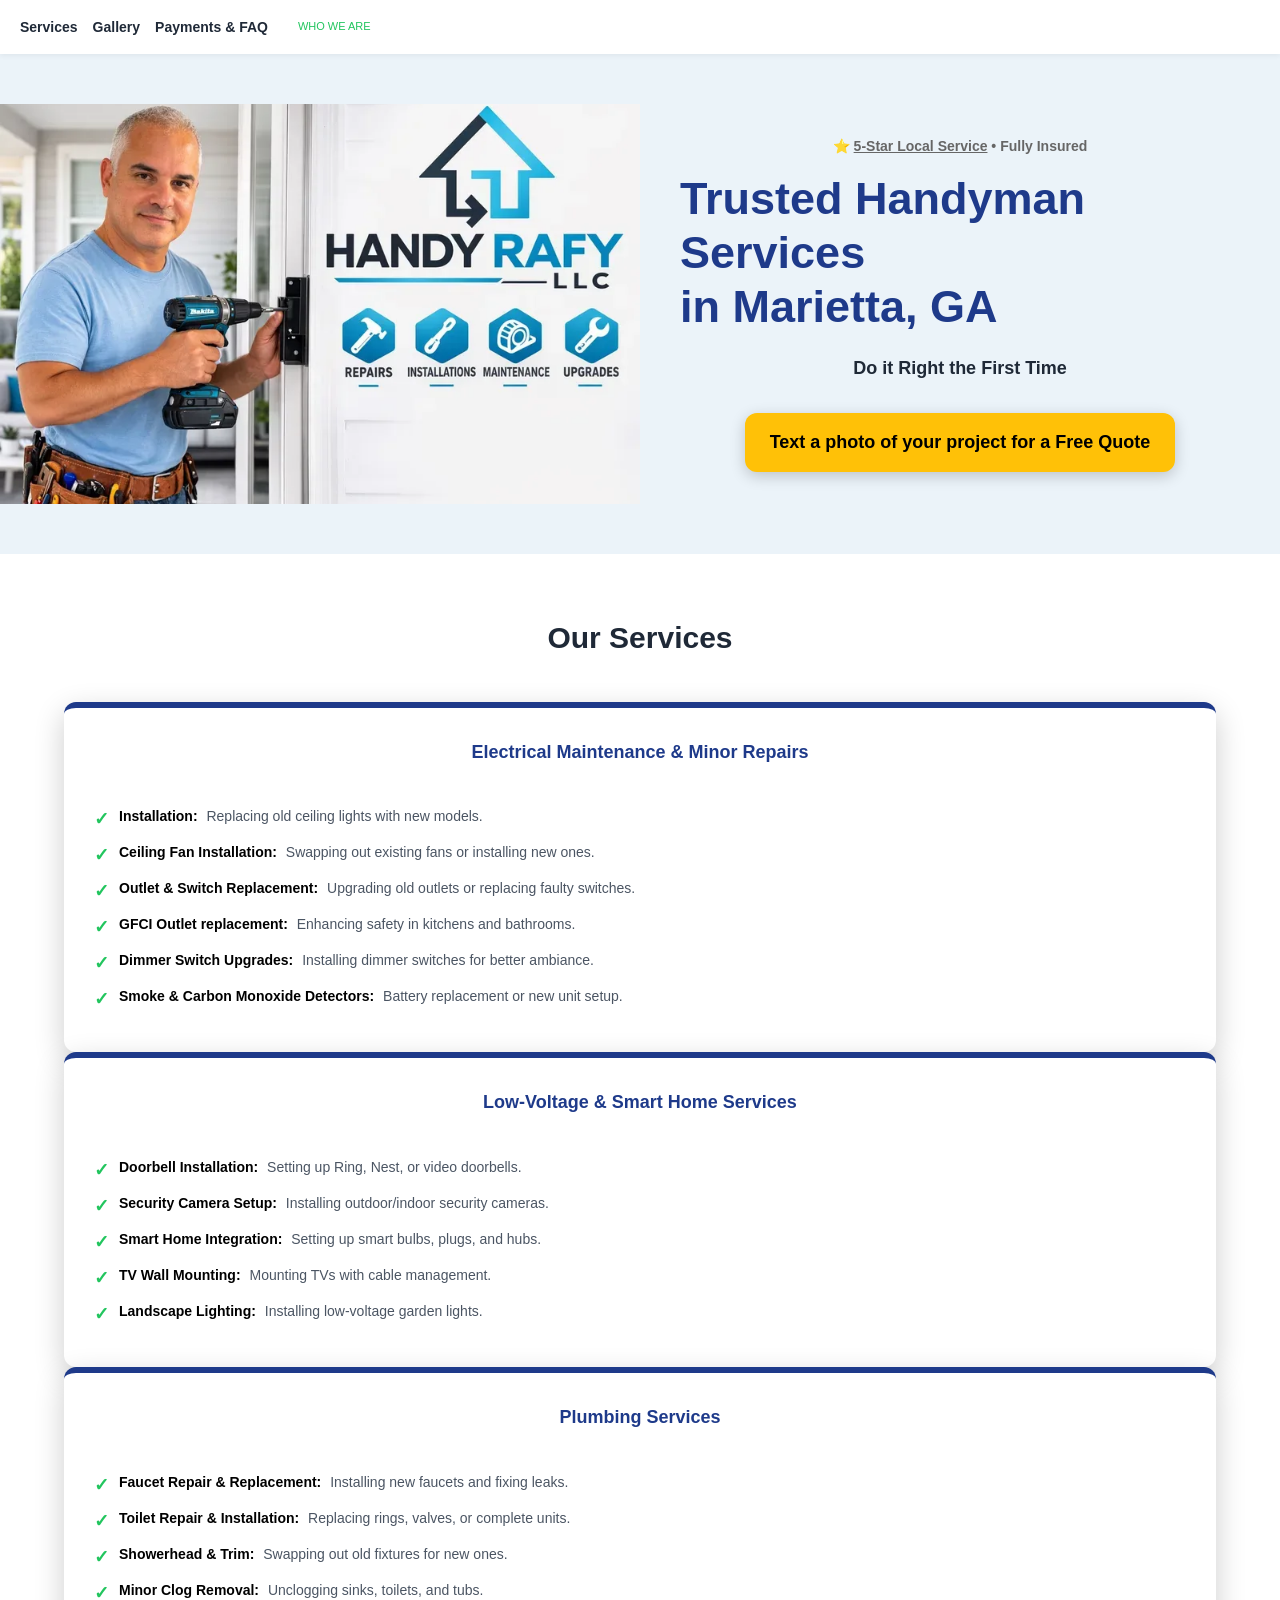
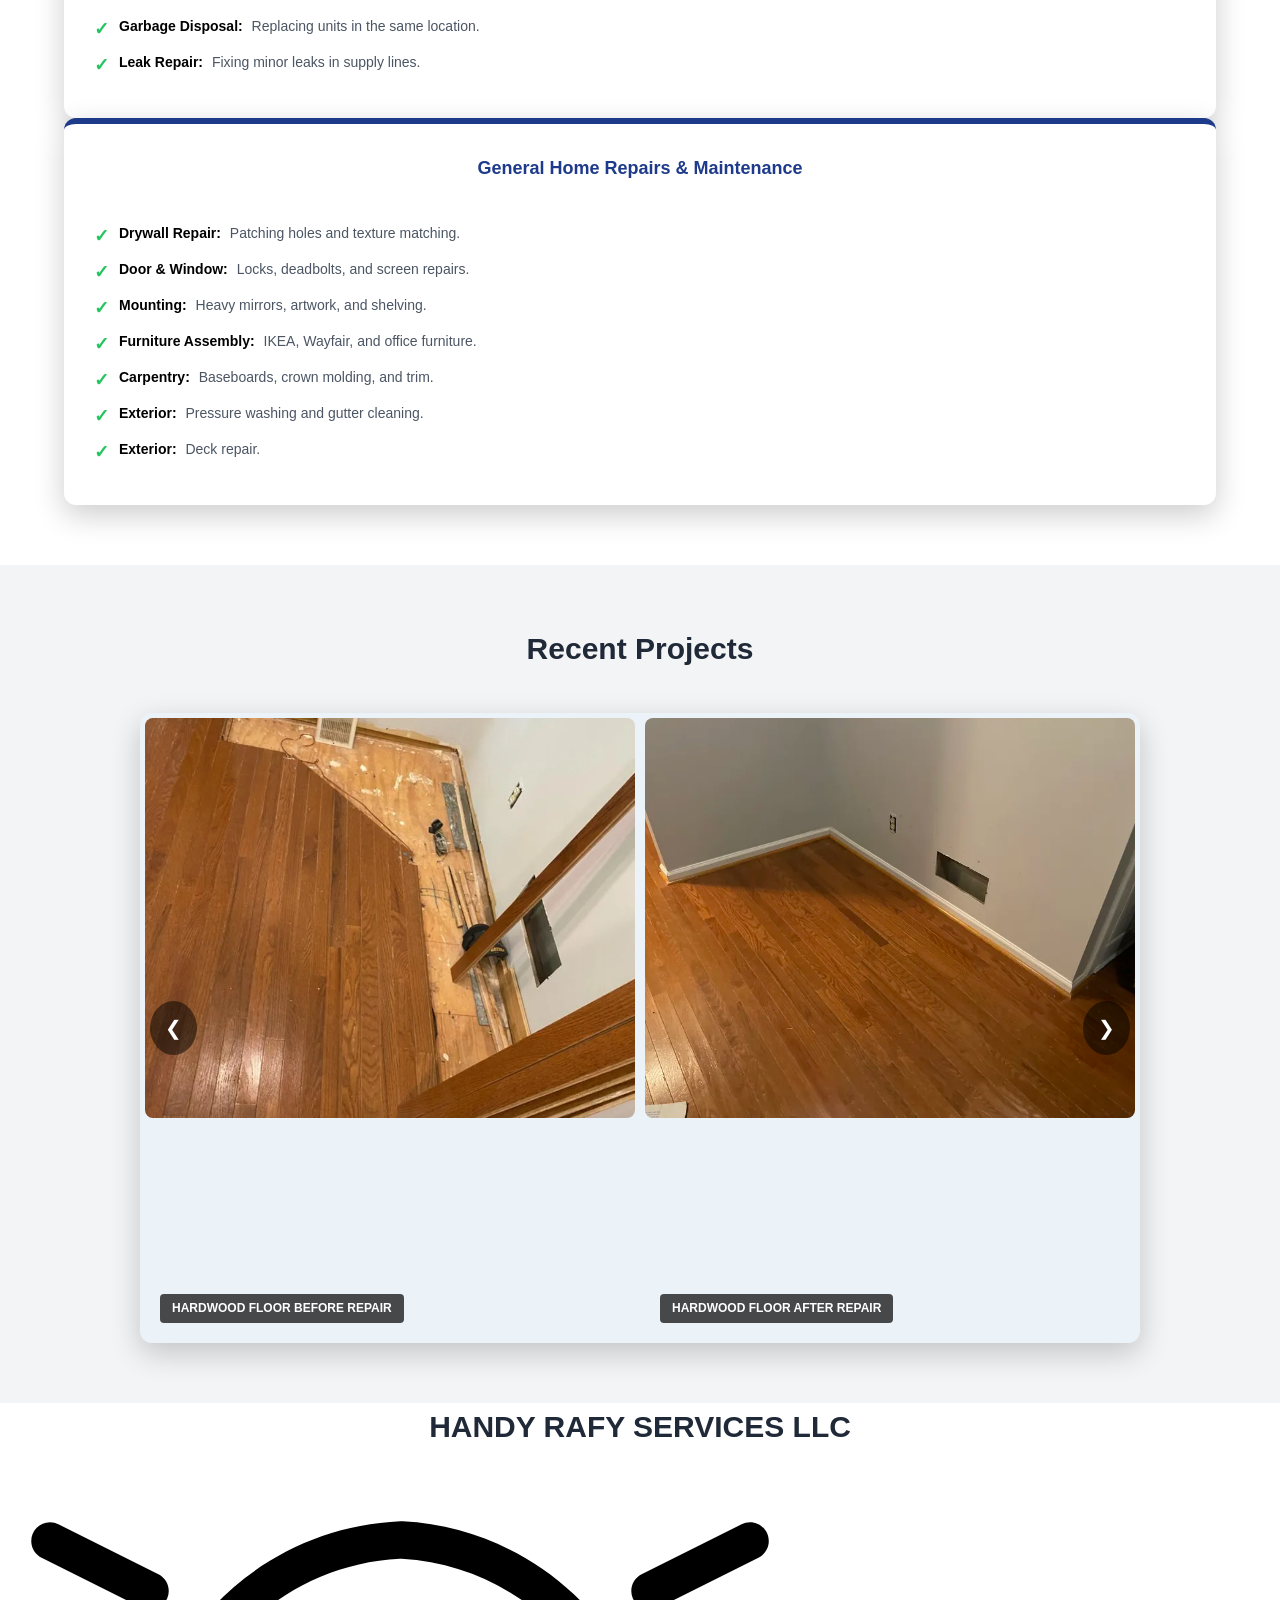
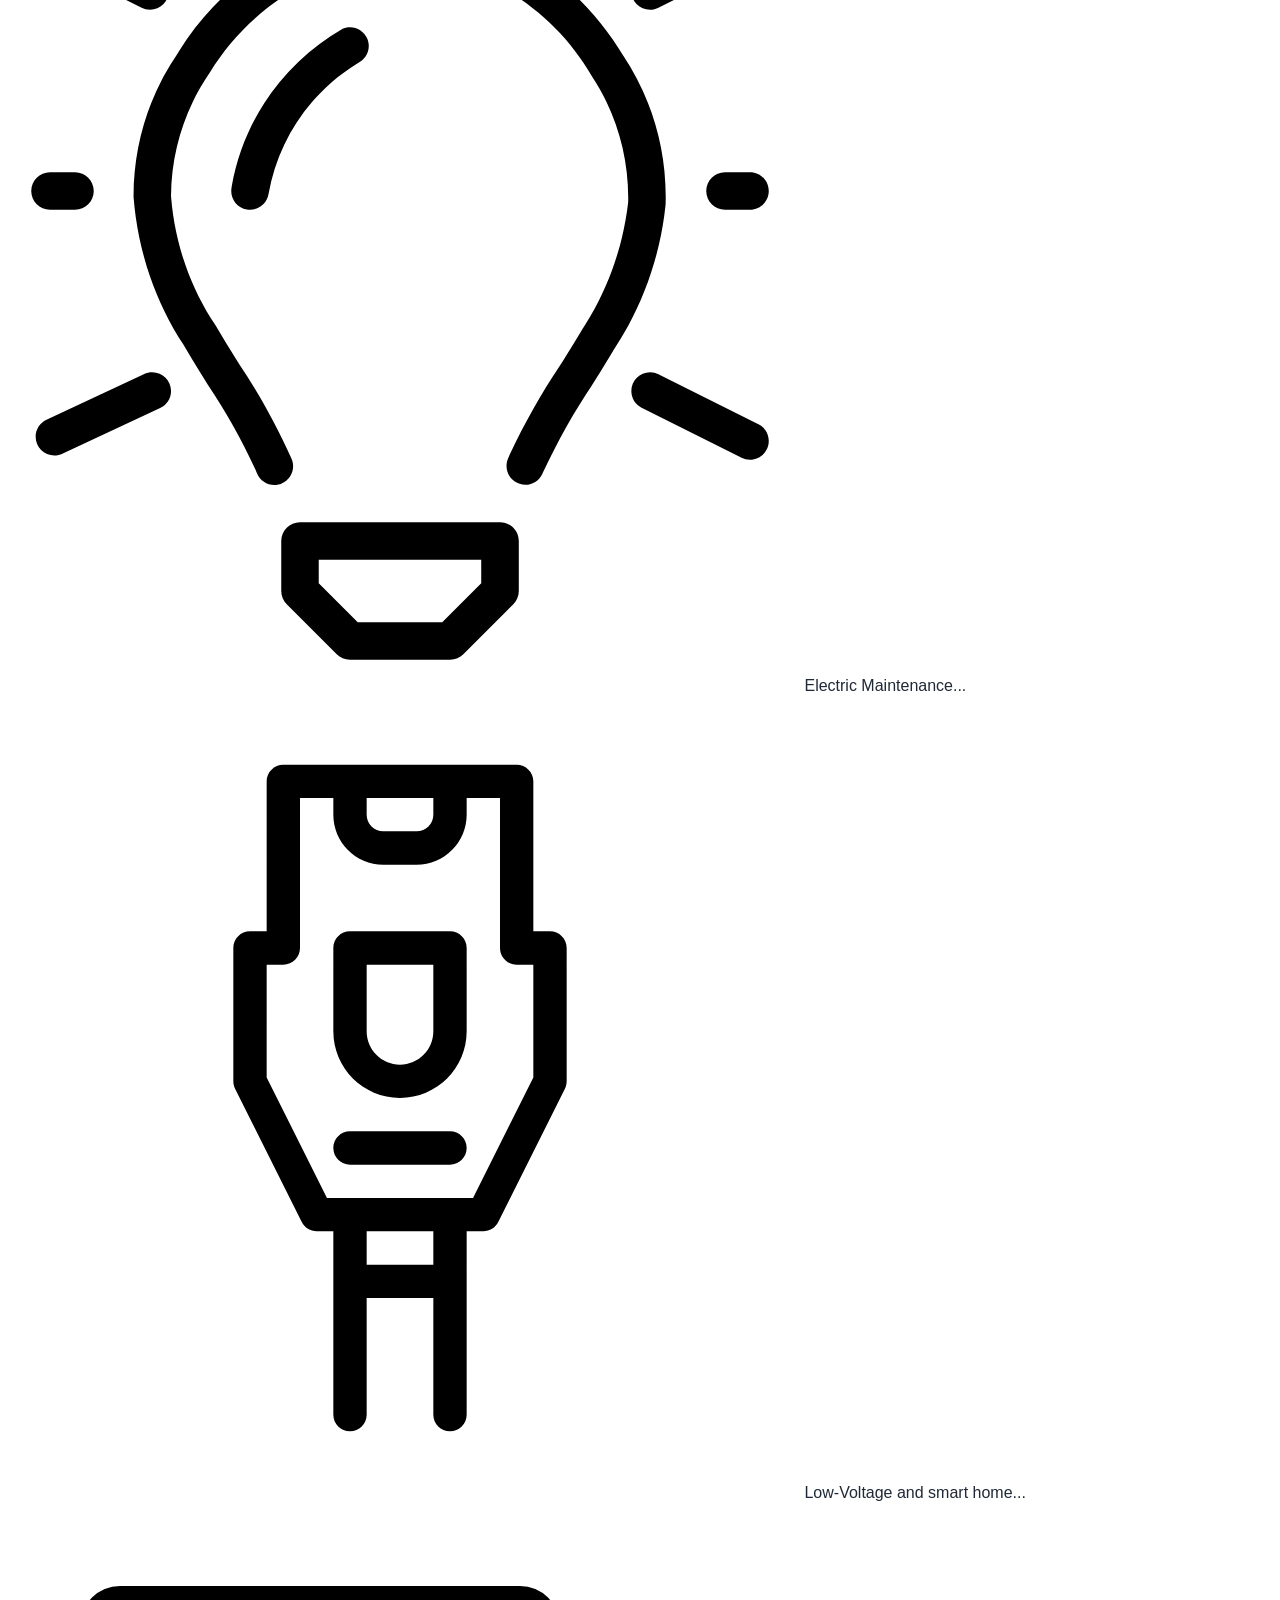
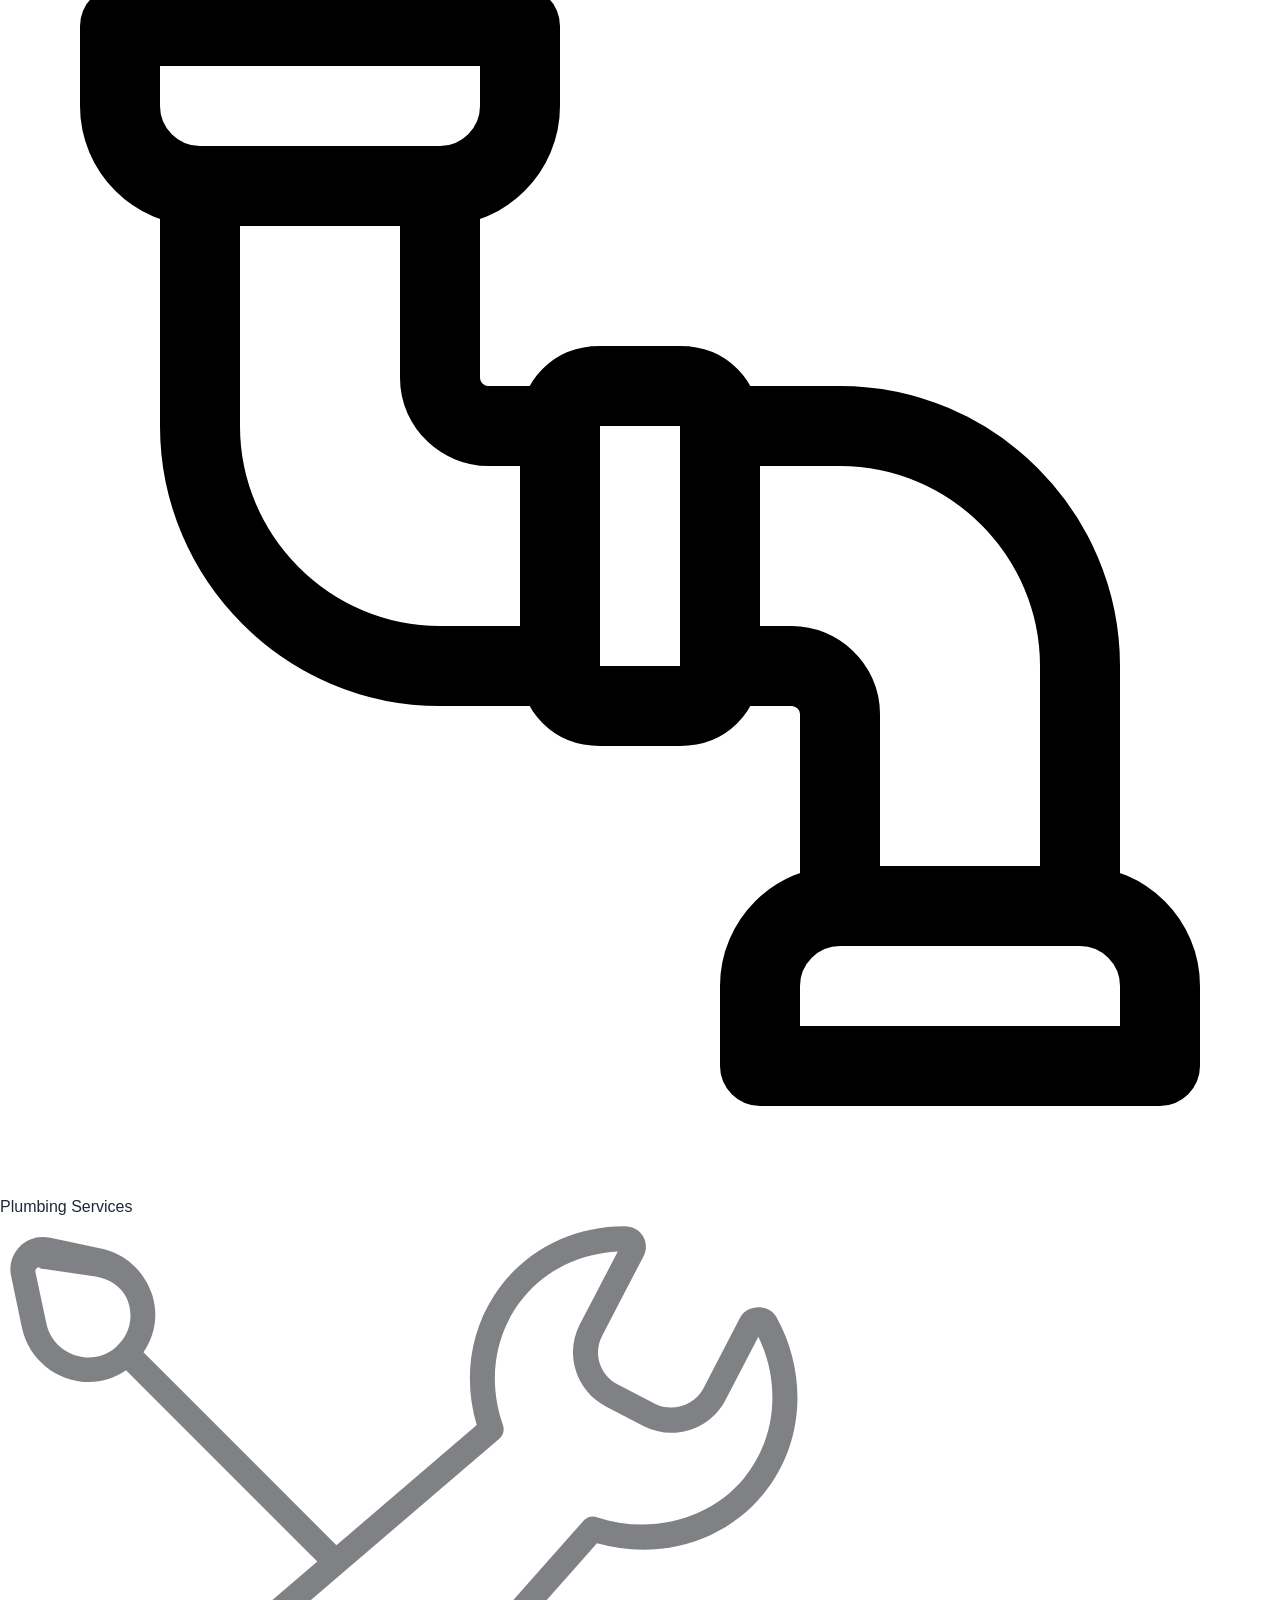
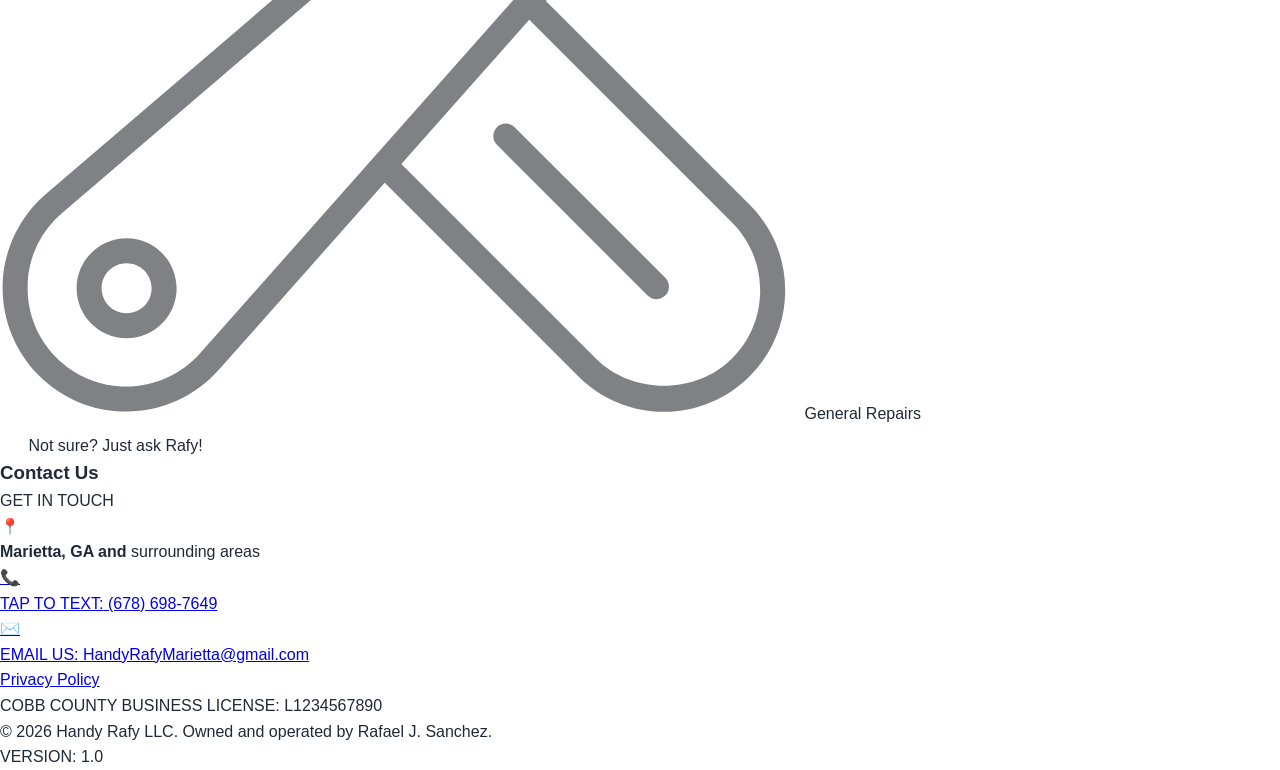
==== commit 5f52e089: "Add files via upload" ====
--- a/index.html
+++ b/index.html
@@ -21,6 +21,8 @@
     <meta property="og:image:height" content="630">
 
     <link rel="stylesheet" href="style.css">
+<script src="https://unpkg.com"></script>
+
 </head>
 
 <!-- El toque final para Google: Datos Estructurados (Schema) llenar datos cuando ya tengas el hosting-->
@@ -226,57 +228,93 @@
     </div>
 </div>
 
-<footer class="main-footer">
-    <div class="footer-grid">
-        <!-- Columna 1: Logo & Bio -->
-        <div class="footer-col">
-            <h3 class="footer-logo">Handy Rafy <span class="footer-suffix">LLC</span></h3>
-            <p class="footer-owner">Owned & Operated by Rafael J. Sanchez</p>
-            <p class="footer-bio">
-                Your local expert for home maintenance and repairs in Marietta, GA. Quality craftsmanship and professional service on every project.
-            </p>
-            <div class="footer-badge">
-                <span>✅ FULLY INSURED</span>
-            </div>
-        </div>
-
-        <!-- Columna 2: Quick Links -->
-        <div class="footer-col">
-            <h4 class="footer-title">Our Services</h4>
-            <ul class="footer-list">
-                <li><a href="#electric">• Electric Maintenance & Minor Electrical Jobs</a></li>
-                <li><a href="#low-voltage">• Low-Voltage and smart home services</a></li>
-                <li><a href="#plumbing">• Plumbing Services</a></li>
-                <li><a href="#general">• General Repairs</a></li>
-                <li><a href="#services">• future add</a></li>
-                <li><a href="#text-rafy">• Not sure? Just ask Rafy!</a></li>
-            </ul>
-        </div>
-
-        <!-- Columna 3: Contact Info -->
-        <div class="footer-col">
-            <h4 class="footer-title">Contact Us</h4>
-            <div class="footer-contact">
-                <p><span>📍</span> Marietta, GA and surrounding areas</p>
-                <p><span class="emoji-color">📞</span> <a href="tel:6786987649">(678) 698-7649</a></p>
-                <p><span>📧</span> <a href="mailto:HandyRafyMarietta@gmail.com">HandyRafyMarietta@gmail.com</a></p>
-                <div class="footer-links">
-                    <!-- Estos activan las funciones en tu script.js -->
-                   <a href="#" onclick="openPrivacy(); return false;">Privacy Policy</a>
-                <!--        <a href="#" id="privacyBtn">Privacy Policy</a> -->
-                </div>
-                     <p class="copyright">&copy; 2024 Handy Rafy LLC. All rights reserved.</p>
-
+
+
+
+
+<footer class="footer-container">
+    <div class="footer-content">
+  
+        <!-- Título Principal -->
+        <h2 class="footer-title">HANDY RAFY SERVICES LLC</h2>
+  
+        <!-- Sección de Servicios -->
+        <div class="card-group">
+            <div class="info-card">
+                <ul>
+                    <li> 
+                        <img src="img/electric2.svg" alt="Electric Maintenance" class="card-icon">
+                        <span>Electric Maintenance...</span>
+                    </li>
+                    <li>
+                        <img src="img/low-voltage.svg" alt="Low-Voltage and Smart Home" class="card-icon">
+                        <span>Low-Voltage and smart home...</span>
+                    </li>
+                    <li>
+                        <img src="img/plumbing1.svg" alt="Plumbing Services" class="card-icon">
+                        <span>Plumbing Services</span>
+                    </li>
+                    <li>
+                        <img src="img/general-repairs.svg" alt="General Repairs" class="card-icon">
+                        <span>General Repairs</span>
+                    </li>
+                    <li>
+                        <img src="img/Not-Sure.png" alt="Not Sure? Just Ask Rafy!" class="card-icon">
+                        <span>Not sure? Just ask Rafy!</span>
+                    </li>
+                </ul>
+            </div>
+            
+            <!-- Sección de Contacto -->
+            <div class="contact-section">
+                <h3 class="contact-title">Contact Us</h3>
+                <p class="contact-subtitle">GET IN TOUCH</p>
+
+                <div class="contact-card">
+                    <span class="icon-pin">📍</span>
+                    <div class="text-group">
+                        <strong>Marietta, GA and</strong>
+                        <span>surrounding areas</span>
                     </div>
-    </div>
-
-    <!-- Barra de Copyright -->
-    <div class="footer-bottom">
-        <p>Cobb County Business License: L1234567890</p>
-        <p>&copy; 2026 <strong>Handy Rafy LLC</strong>. Owned and operated by <strong>Rafael J. Sanchez</strong>.</p>
-        <p class="footer-version">Version: 1.0</p>
+            </div>
+
+            <a href="sms:+16786987649?body=Hi%21%20I%20am%20interested%20in%20your%20handyman%20services." class="contact-card highlight-call">
+            <span class="icon-phone">📞</span>
+            <div class="text-group">
+            <span>TAP TO TEXT:</span>
+            (678) 698-7649
+            </div>
+            </a>
+
+            <a href="mailto:HandyRafyMarietta@gmail.com" class="contact-card">
+            <span class="icon-mail">✉️</span>
+            <div class="text-group">
+            <span>EMAIL US:</span>
+                HandyRafyMarietta@gmail.com
+            </div>
+            </a>
+            </div>
+
+            <!-- Pie de página inferior -->
+            <div class="footer-bottom">
+                <a href="javascript:void(0)" onclick="openPrivacy()">Privacy Policy</a>
+                <p class="license">COBB COUNTY BUSINESS LICENSE: L1234567890</p>
+                <p class="copyright">© 2026 Handy Rafy LLC. Owned and operated by Rafael J. Sanchez.</p>
+                <p class="version">VERSION: 1.0</p>
+            </div>
+
     </div>
 </footer>
+
+
+
+
+
+
+
+
+
+
 
 <!-- Combined Payments & FAQ Modal -->
 <div id="paymentFaqModal" class="modal-overlay">
@@ -346,27 +384,86 @@
     </div>
 </div>
 
-<!-- Added class "modal" to match your JS logic -->
+
+
+
+
+
+
+
+
+
+
+
+
+
+
+
+
 <div id="privacyModal" class="modal modal-overlay">
     <div class="modal-content">
-        <span class="close" onclick="closePrivacy()">&times;</span>
-        <h2>Privacy Policy</h2>
-        <p>Your privacy is important to us. We only use your information to provide handyman services and quotes.</p>
-        <ul>
-            <li>We do not sell your data.</li>
-            <li>Photos sent are used only for quoting purposes.</li>
-            <li><strong>1. INTERNAL RECORDS:</strong> We collect your name, phone, and address to maintain a private customer history...</li>
-            <li><strong>2. DATA SAFETY:</strong> We NEVER sell your data to third parties.</li>
-            <li><strong>3. OPT-OUT:</strong> You can stop receiving SMS at any time by replying 'STOP'.</li>
-            <li><strong>4. SMS CONSENT:</strong> By texting us, you agree to receive a reply and service-related messages.</li>
-            <li><strong>5. SERVICE FOLLOW-UP:</strong> We may send a text a few days after completion to ensure you are 100% satisfied with the work.</li>
-            <li><strong>6. ESTIMATES:</strong> Estimates are based on initial photos. Final pricing may change if unforeseen issues are discovered during the repair.</li>
-            <li><strong>7. PROJECT PHOTOS:</strong> We take 'Before & After' photos of our work and may display them in our gallery to showcase our services.</li>
-            <li><strong>8. YOUR RIGHT TO REMOVE:</strong> If you do not want your project photos online, text us at +1 (678) 698-7649 and we will remove them immediately.</li>
-            <li><strong>9. SECURITY:</strong> We take reasonable steps to protect your data. However, no mobile transmission is 100% secure.</li>
-        </ul>
-    </div>
-</div>  
+        <!-- Encabezado Estilo App -->
+        <header class="modal-header-modern">
+            <h1>SERVICE TERMS</h1>
+            <div class="modal-nav-mini">
+                <span class="close-text" onclick="closePrivacy()">CLOSE [X]</span>
+                <span class="policy-text">Privacy Policy</span>
+            </div>
+        </header>
+
+        <div class="cards-wrapper">
+            <!-- Sección 1 y 2 combinadas -->
+            <section class="policy-card">
+                <i data-lucide="shield-check"></i>
+                <div class="card-info">
+                    <h2>Registros y Seguridad</h2>
+                    <p>No vendemos tus datos. Recopilamos nombre y dirección solo para tu historial privado de cliente.</p>
+                </div>
+            </section>
+
+            <!-- Sección 3 y 4 -->
+            <section class="policy-card">
+                <i data-lucide="message-square-more"></i>
+                <div class="card-info">
+                    <h2>Consentimiento de SMS</h2>
+                    <p>Al escribirnos, aceptas recibir respuestas del servicio. Puedes cancelar enviando "STOP".</p>
+                </div>
+            </section>
+
+            <!-- Sección 5 -->
+            <section class="policy-card">
+                <i data-lucide="calendar-check"></i>
+                <div class="card-info">
+                    <h2>Seguimiento</h2>
+                    <p>Podríamos contactarte días después para asegurar que estés 100% satisfecho con el trabajo.</p>
+                </div>
+            </section>
+
+            <!-- Sección 6 -->
+            <section class="policy-card">
+                <i data-lucide="pencil-ruler"></i>
+                <div class="card-info">
+                    <h2>Presupuestos</h2>
+                    <p>Se basan en fotos. El precio final puede variar si surgen imprevistos durante la reparación.</p>
+                </div>
+            </section>
+
+            <!-- Sección 7 y 8 (La más importante visualmente) -->
+            <section class="policy-card highlight-card">
+                <i data-lucide="camera"></i>
+                <div class="card-info">
+                    <h2>Fotos del Proyecto</h2>
+                    <p>Usamos fotos de 'Antes y Después'. Si no quieres que aparezcan en nuestra galería, solicita eliminar aquí:</p>
+                </div>
+            </section>
+                    <a href="sms:+16786987649" class="btn-sms-modern">Enviar SMS al +1 (678) 698-7649</a>
+        </div>
+    </div>
+</div>
+
+<!-- Script para los iconos (ponlo al final de tu body) -->
+<script src="https://unpkg.com"></script>
+<script>lucide.createIcons();</script>
 
 
 
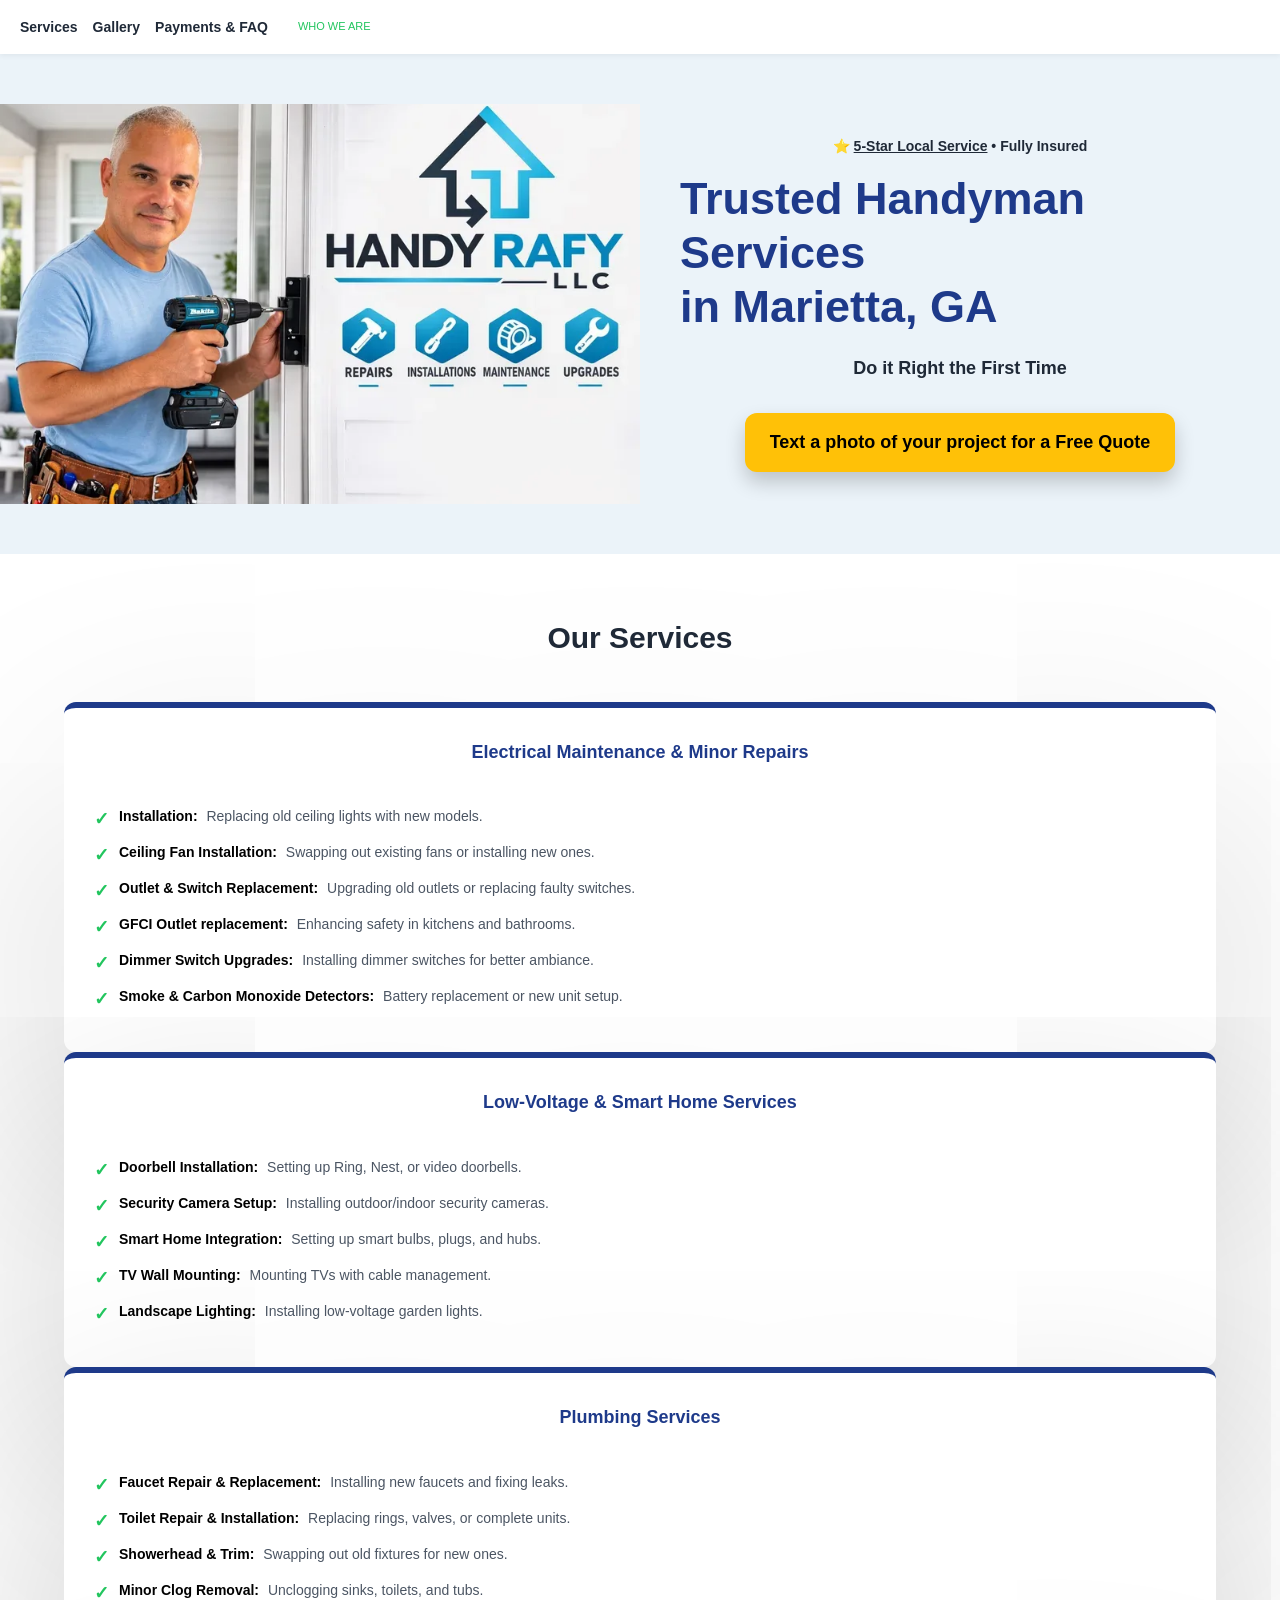
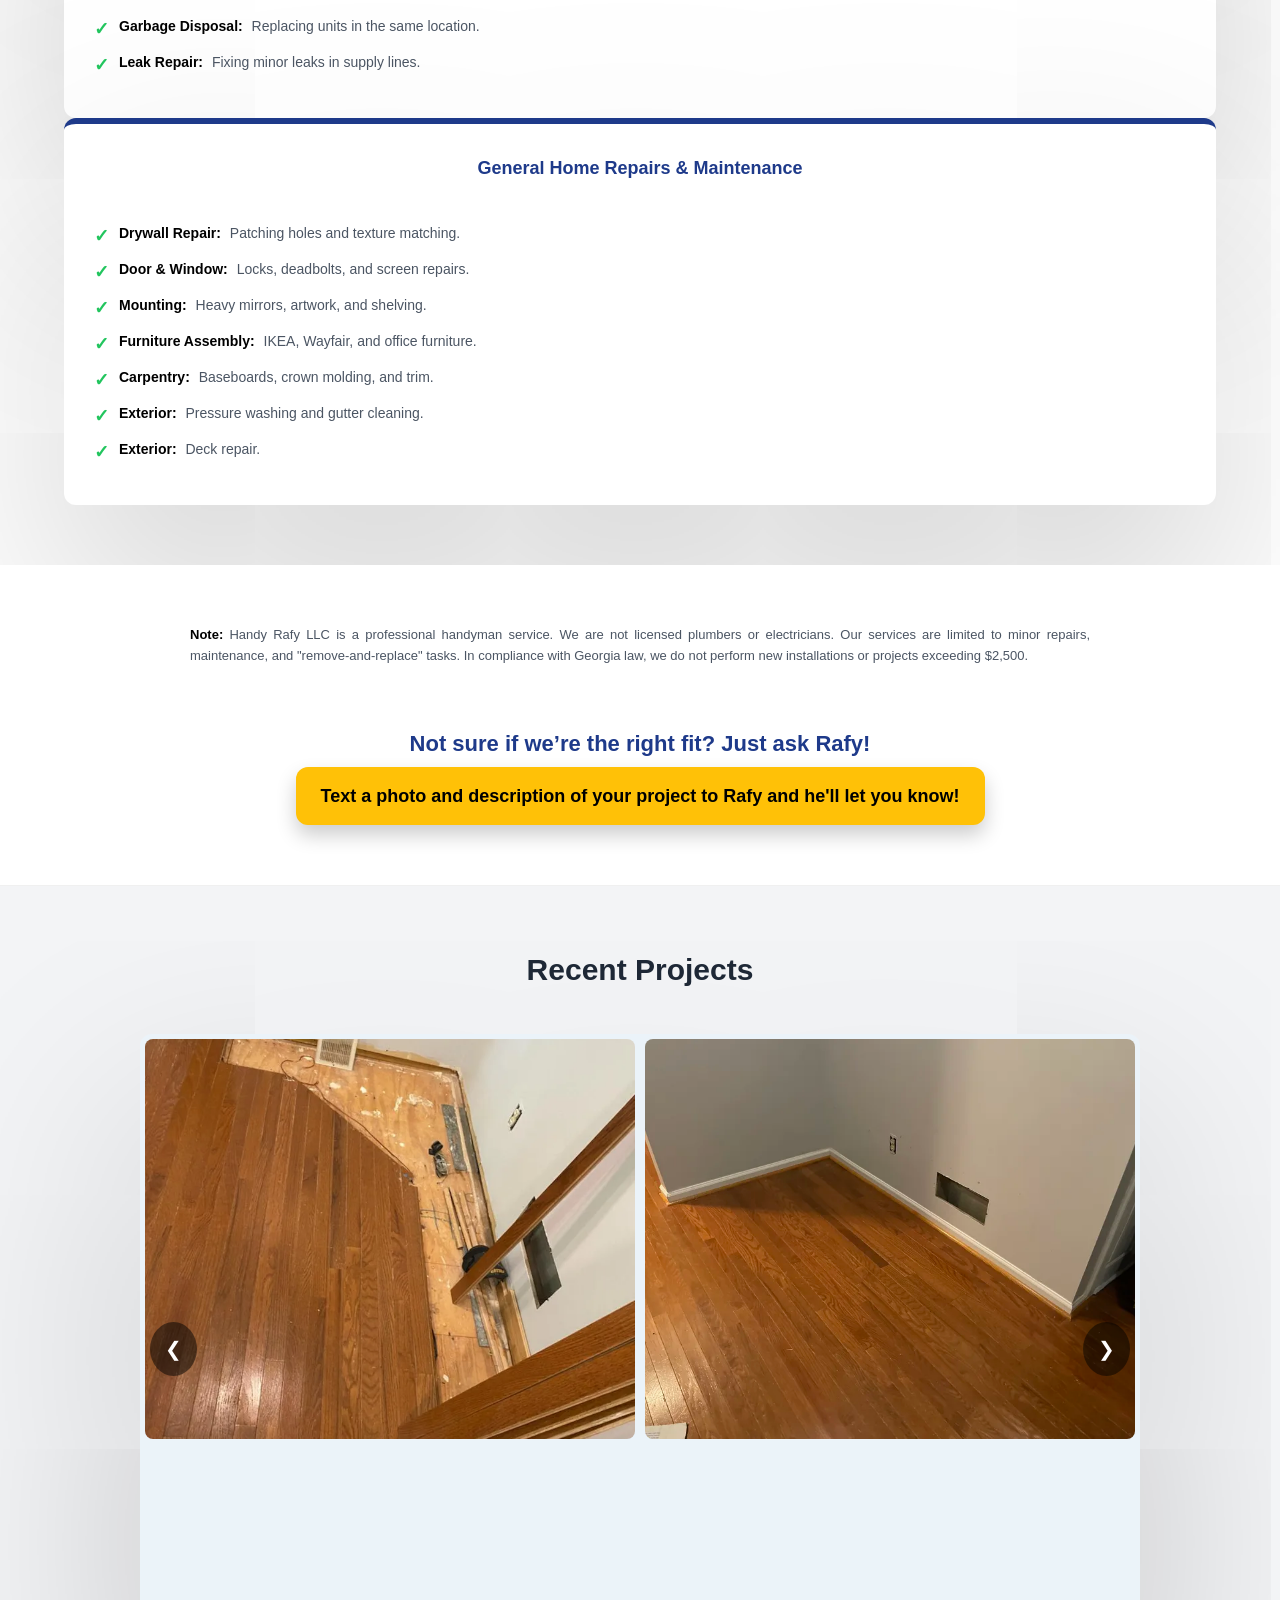
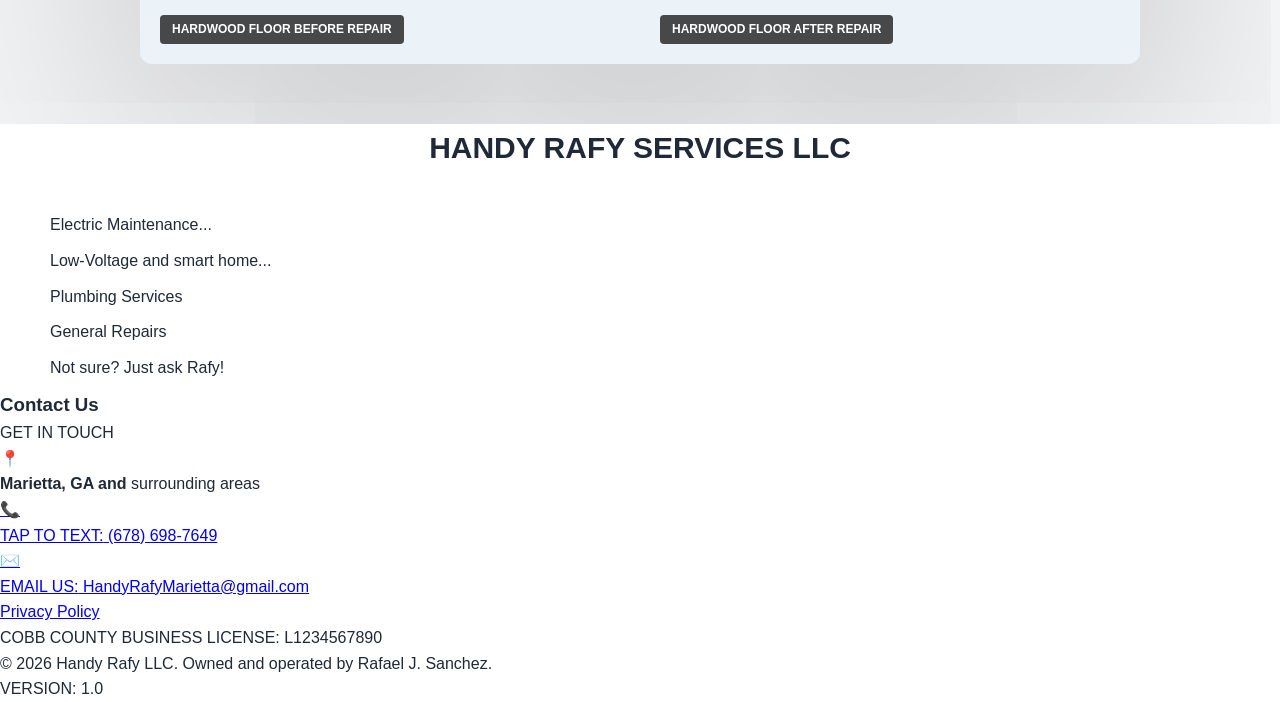
==== commit 75c155a7: "Add files via upload" ====
--- a/index.html
+++ b/index.html
@@ -79,7 +79,7 @@
         </p>
 
         <h1 class="hero-title">Trusted Handyman Services <br> in Marietta, GA</h1>
-        
+       
         <ul class="hero-list">
             <li>Do it Right the First Time</li>
         </ul>
@@ -145,6 +145,17 @@
             
             </ul>
         </div>
+    </div>
+</section>
+<section class="legal-notice">
+    <div class="legal-container">
+        <h4 class="legal-text">
+            <span class="highlight-red">Note:</span> Handy Rafy LLC is a professional handyman service. We are not licensed plumbers or electricians. Our services are limited to minor repairs, maintenance, and "remove-and-replace" tasks. In compliance with Georgia law, we do not perform new installations or projects exceeding $2,500.
+        </h4>
+        <h3 class="legal-ask">Not sure if we’re the right fit? Just ask Rafy!</h3>
+        <a href="sms:+16786987649?body=Hi%21%20I%20am%20interested%20in%20your%20handyman%20services." class="hero-cta">
+            Text a photo and description of your project to Rafy and he'll let you know!
+        </a>
     </div>
 </section>
 
@@ -402,7 +413,7 @@
 
 <div id="privacyModal" class="modal modal-overlay">
     <div class="modal-content">
-        <!-- Encabezado Estilo App -->
+        <!-- App Style Header -->
         <header class="modal-header-modern">
             <h1>SERVICE TERMS</h1>
             <div class="modal-nav-mini">
@@ -412,54 +423,58 @@
         </header>
 
         <div class="cards-wrapper">
-            <!-- Sección 1 y 2 combinadas -->
+            <!-- Section 1 & 2: Records & Safety -->
             <section class="policy-card">
                 <i data-lucide="shield-check"></i>
                 <div class="card-info">
-                    <h2>Registros y Seguridad</h2>
-                    <p>No vendemos tus datos. Recopilamos nombre y dirección solo para tu historial privado de cliente.</p>
+                    <h2>Records & Security</h2>
+                    <p>We do not sell your data. We collect your name and address only for your private customer history.</p>
                 </div>
             </section>
 
-            <!-- Sección 3 y 4 -->
+            <!-- Section 3 & 4: SMS Consent -->
             <section class="policy-card">
                 <i data-lucide="message-square-more"></i>
                 <div class="card-info">
-                    <h2>Consentimiento de SMS</h2>
-                    <p>Al escribirnos, aceptas recibir respuestas del servicio. Puedes cancelar enviando "STOP".</p>
+                    <h2>SMS Consent</h2>
+                    <p>By texting us, you agree to receive service-related replies and text. You can opt-out at any time by replying "STOP".</p>
                 </div>
             </section>
 
-            <!-- Sección 5 -->
+            <!-- Section 5: Follow-up -->
             <section class="policy-card">
                 <i data-lucide="calendar-check"></i>
                 <div class="card-info">
-                    <h2>Seguimiento</h2>
-                    <p>Podríamos contactarte días después para asegurar que estés 100% satisfecho con el trabajo.</p>
+                    <h2>Service Follow-up</h2>
+                    <p>We may contact you a few days after completion to ensure you are 100% satisfied with the work.</p>
                 </div>
             </section>
 
-            <!-- Sección 6 -->
+            <!-- Section 6: Estimates -->
             <section class="policy-card">
                 <i data-lucide="pencil-ruler"></i>
                 <div class="card-info">
-                    <h2>Presupuestos</h2>
-                    <p>Se basan en fotos. El precio final puede variar si surgen imprevistos durante la reparación.</p>
+                    <h2>Estimates</h2>
+                    <p>Estimates are based on initial photos. Final pricing may vary if unforeseen issues arise during the repair.</p>
                 </div>
             </section>
 
-            <!-- Sección 7 y 8 (La más importante visualmente) -->
+            <!-- Section 7 & 8: Project Photos (Highlighted) -->
             <section class="policy-card highlight-card">
                 <i data-lucide="camera"></i>
                 <div class="card-info">
-                    <h2>Fotos del Proyecto</h2>
-                    <p>Usamos fotos de 'Antes y Después'. Si no quieres que aparezcan en nuestra galería, solicita eliminar aquí:</p>
+                    <h2>Project Photos</h2>
+                    <p>We take 'Before & After' photos for our gallery. If you do not want your photos online, request removal here:</p>
+                    <a href="sms:+16786987649" class="btn-sms-modern">Text us at +1 (678) 698-7649</a>
                 </div>
             </section>
-                    <a href="sms:+16786987649" class="btn-sms-modern">Enviar SMS al +1 (678) 698-7649</a>
         </div>
     </div>
 </div>
+
+<!-- Script to activate icons -->
+<script src="https://unpkg.com"></script>
+<script>lucide.createIcons();</script>
 
 <!-- Script para los iconos (ponlo al final de tu body) -->
 <script src="https://unpkg.com"></script>
--- a/style.css
+++ b/style.css
@@ -20,6 +20,11 @@
     --white: #ffffff;
     --footer-back-ground: #1f2937;
     --shadow: rgba(0,0,0,0.2);
+    /* ... tus otras variables ... */
+    --yellow: #ffc107;
+    --yellow-hover: #e5ac00; /* Añade esta línea (un amarillo más oscuro) */
+
+
 }
 
 body {
@@ -41,8 +46,8 @@
     justify-content: space-between;
     align-items: center;
     padding: 1rem 2rem;
-    background-color: #ffffff; /* Adjust as needed */
-    box-shadow: 0 2px 5px rgba(0,0,0,0.05); /* Subtle separation */
+    background-color: var(--white); /* Adjust as needed */
+    box-shadow: 0 0.2rem 0.5rem rgba(0,0,0,0.05); /* Subtle separation */
 
     /* --- ESTO HACE que el menu de navegacion siempre este visible--- */
     position: sticky;       /* Se queda fijo al hacer scroll */
@@ -59,9 +64,9 @@
 
 .brand-logo {
     display: block;
-    height: 60px !important;    /* ANTES TENÍAS 0.1px, por eso no se veía */
+    height: 6rem !important;    /* ANTES TENÍAS 0.1px, por eso no se veía */
     width: auto;
-    max-width: 160px;
+    max-width: 16rem;
     object-fit: contain;
     flex-shrink: 0;
 }
@@ -86,7 +91,7 @@
 /* 3. Navigation Links */
 .header-nav {
     display: flex;
-    gap: 15px;
+    gap: 1.5rem;
     align-items: center;
 }
 
@@ -107,8 +112,8 @@
     color: var(--green) !important; /* CAMBIADO A NARANJA/AMARILLO */
     font-weight: 500 !important;
     text-transform: uppercase; /* Para que resalte más */
-    padding: 8px 15px;
-    border-radius: 8px;
+    padding: 0.8rem 1.5rem;
+    border-radius: 0.8rem;
     font-size: 1.1rem;
 }
 
@@ -133,23 +138,23 @@
 }
 
 .modal-content {
-    background: #fff; 
+    background: var(--white); 
     margin: 5% auto; 
-    padding: 35px; 
+    padding: 3.5rem; 
     width: 90%; 
-    max-width: 650px; 
-    border-radius: 15px; 
+    max-width: 65rem; 
+    border-radius: 1.5rem; 
     position: relative; 
-    box-shadow: 0 20px 40px rgba(0, 0, 0, 0.4); 
+    box-shadow: 0 2rem 4rem rgba(0, 0, 0, 0.4); 
     font-family: sans-serif;
     color: #444;
 }
 
 .modal-close {
     position: absolute; 
-    top: 15px; 
-    right: 25px; 
-    font-size: 35px; 
+    top: 1.5rem; 
+    right: 2.5rem; 
+    font-size: 3.5rem; 
     cursor: pointer; 
     color: #888;
 }
@@ -157,33 +162,33 @@
 /* --- Payment & FAQ Specific Styles --- */
 .modal-header {
     color: var(--dark-blue); 
-    margin-bottom: 10px; 
-    border-bottom: 2px solid #eee; 
-    padding-bottom: 10px;
+    margin-bottom: 1rem; 
+    border-bottom: 0.2rem solid #eee; 
+    padding-bottom: 1rem;
 }
 
 .payment-box {
     background: var(--light-blue);
-    padding: 20px; 
-    border-radius: 10px; 
-    margin-bottom: 25px; 
+    padding: 2rem; 
+    border-radius: 1rem; 
+    margin-bottom: 2.5rem; 
     text-align: center; 
-    border: 1px solid #eee;
+    border: 0.1rem solid #eee;
 }
 
 .payment-icons {
     font-size: 2rem; 
-    margin: 15px 0;
+    margin: 1.5rem 0;
 }
 
 .faq-item {
-    margin-bottom: 18px;
+    margin-bottom: 1.8rem;
     text-align: left;
 }
 
 .faq-question {
     color: var(--dark-blue); 
-    margin: 0 0 5px 0;
+    margin: 0 0 0.5rem 0;
     font-size: 1.6rem;
 }
 
@@ -192,24 +197,17 @@
     line-height: 1.5;
 }
 
-.modal-footer-note {
-    margin-top: 20px; 
-    font-size: 0.85rem; 
-    color: #888; 
-    border-top: 1px solid #eee; 
-    padding-top: 15px;
-}
 
 .btn-close-modal {
     background: var(--dark-blue); 
-    color: #fff; 
+    color: var(--white); 
     border: none; 
-    padding: 12px 40px; 
-    border-radius: 5px; 
+    padding: 1.2rem 4rem; 
+    border-radius: 0.5rem; 
     cursor: pointer; 
     font-weight: bold; 
     font-size: 1rem;
-    margin-top: 10px;
+    margin-top: 1rem;   
 }
 
 .btn-close-modal:hover {
@@ -225,13 +223,13 @@
     align-items: center;
     padding: 0;
     background-color: var(--light-blue);
-    min-height: 500px;
+    min-height: 50rem;
     width: 100%;
 }
 
 .hero-img {
     width: 50%;
-    height: 400px; /* Altura fija para que el banner se vea imponente */
+    height: 40rem; /* Altura fija para que el banner se vea imponente */
     object-fit: cover; /* Evita que la imagen se estire feo */
 }
 
@@ -247,7 +245,7 @@
 
 .hero-badge {
     font-weight: 600;
-    color: #666;
+    color: var(--text-color);
     font-size: 1.4rem;
     margin-bottom: 1.5rem;
 }
@@ -272,22 +270,42 @@
 }
 
 /* Botón de Acción (CTA) */
+.cta-box,
 .hero-cta {
     display: inline-block;
     background-color: var(--yellow);
     color: var(--black);
     padding: 1.5rem 2.5rem;
-    border-radius: 12px;
+    border-radius: 1.2rem;
     text-decoration: none;
     font-size: 1.8rem;
+    font-weight: 500;
+    box-shadow: 0 4rem 1.5rem var(--shadow);
+    transition: transform 0.3s ease, background-color 0.3s ease;
+}
+/* Si quieres un estilo diferente para el botón de text a photo and description of your project to rafy, puedes usar esta clase: */
+.cta-box-prueba { 
+    display: flex;
+    background: var(--yellow); 
+    color: var(--black);
+    padding: 1.5rem 2rem;
+    border-radius: 1.8rem; 
+    box-shadow: 0 4rem 1.5rem var(--shadow); 
+    text-decoration: none; 
+    color: var(--black);
     font-weight: 700;
-    box-shadow: 0 4px 15px var(--shadow);
-    transition: transform 0.3s ease, background-color 0.3s ease;
-}
+    font-size: 1.6rem;
+    align-items: center;
+    justify-content: center;
+    margin-top: 2rem;
+}
+
+
+
 
 .hero-cta:hover {
     transform: translateY(-3px); /* Efecto de levante */
-    background-color: #f1b400; /* Un amarillo un poco más oscuro al pasar el mouse */
+    background-color: var(--green); /* Un amarillo un poco más oscuro al pasar el mouse */
 }
 .hero-tagline { font-weight: 600; color: #666; font-size: 1.4rem; }
 /* --- FIN SECCIÓN HERO --- */
@@ -311,8 +329,8 @@
 .cta-box { 
     background: var(--yellow); 
     padding: 1.5rem 2rem;
-    border-radius: 18px; 
-    box-shadow: 0 4px 15px var(--shadow); 
+    border-radius: 1.8rem; 
+    box-shadow: 0 4rem 1.5rem var(--shadow); 
     text-decoration: none; 
     color: var(--black);
     font-weight: 700;
@@ -332,9 +350,9 @@
 /* Estilo de la lista dentro de las tarjetas */
 .card {
     background: var(--white);
-    padding: 30px;
-    border-radius: 12px;
-    box-shadow: 0 10px 30px var(--shadow);
+    padding: 3rem;
+    border-radius: 1.2rem;
+    box-shadow: 0 10rem 30rem var(--shadow);
     border-top: 6px solid var(--dark-blue); /* LÍNEA AZUL SUPERIOR */
     display: flex;
     flex-direction: column;
@@ -371,19 +389,19 @@
     font-weight: 700;
     color: var(--black);
     display: inline-block;
-    margin-right: 5px;
+    margin-right: 0.5rem;
 }
 
 /* --- SECCIÓN NOTA LEGAL Y CONTACTO --- */
 .legal-notice {
-    background-color: #ffffff;
+    background-color: var(--white);
     padding: 6rem 5%; /* Espacio equilibrado */
     border-bottom: 1px solid #f0f0f0;
     text-align: center;
 }
 
 .legal-container {
-    max-width: 900px; /* Evita que el texto sea demasiado largo en PC */
+    max-width: 90rem; /* Evita que el texto sea demasiado largo en PC */
     margin: 0 auto;
 }
 
@@ -408,7 +426,7 @@
     font-size: 2.2rem;
     color: var(--dark-blue);
     margin-bottom: 0.5rem;
-    margin-top: 60px;    
+    margin-top: 6rem;    
 }
 
 /* El botón CTA se adapta al ancho en móvil */
@@ -427,13 +445,13 @@
 
 .slider-container {
     position: relative;
-    max-width: 1200px;
+    max-width: 120rem;
     width: 100%;
     height: 70vh;
-    margin: 20px auto;
+    margin: 2rem auto;
     overflow: hidden;
-    border-radius: 15px;
-    box-shadow: 0 10px 30px var(--shadow);
+    border-radius: 1.5rem;
+    box-shadow: 0 10rem 30rem var(--shadow);
     background-color: var(--light-blue); /* Fondo oscuro para resaltar las imágenes */
 }
 
@@ -447,7 +465,7 @@
     flex: 0 0 50%;
     height: 100%;
     position: relative;
-    padding: 5px;
+    padding: 0.5rem;
     min-width: 50%; /* Muestra 2 fotos en PC */
     position: relative;
     box-sizing: border-box;
@@ -458,18 +476,18 @@
     width: 100%;
     height: 100%;
     object-fit: cover;
-    border-radius: 10px;
+    border-radius: 1rem;
     display: block;
 }
 
 .ba-label {
     position: absolute;
-    bottom: 20px;
-    left: 20px;
+    bottom: 2rem;
+    left: 2rem;
     background: var(--dark-blue);
     color: white;
-    padding: 5px 15px;
-    border-radius: 5px;
+    padding: 0.5rem 1.5rem;
+    border-radius: 0.5rem;
     font-size: 1.2 rem;
 
     font-weight: bold;
@@ -492,10 +510,10 @@
 
 .modal-content {
     background: white;
-    padding: 40px;
-    border-radius: 12px;
+    padding: 4rem;
+    border-radius: 1.2rem;
     width: 90%;
-    max-width: 600px;
+    max-width: 60rem;
     max-height: 90vh;
     overflow-y: auto;
     position: relative;
@@ -510,9 +528,9 @@
 
 .legal-box {
     background: #f9f9f9;
-    padding: 20px;
+    padding: 2rem;
     border-left: 5px solid var(--yellow);
-    margin-top: 20px;
+    margin-top: 2rem;
     font-size: 1.2rem;
 }
 
@@ -524,10 +542,10 @@
 
 .slider-container {
     position: relative;
-    max-width: 1000px;
+    max-width: 100rem;
     margin: 0 auto;
     overflow: hidden;
-    border-radius: 12px;
+    border-radius: 1.2rem;
 }
 
 .slider-wrapper {
@@ -539,26 +557,26 @@
 .slider-slide {
     min-width: 50%; /* Muestra 2 imágenes en PC */
     position: relative;
-    padding: 5px;
+    padding: 0.5rem;
 
     height: 100%;
 }
 
 .slider-slide img {
     width: 100%;
-    height: 400px;
+    height: 40rem;
     object-fit: cover;
-    border-radius: 8px;
+    border-radius: 0.8rem;
 }
 
 .ba-label {
     position: absolute;
-    bottom: 20px;
-    left: 20px;
+    bottom: 2rem;
+    left: 2rem;
     background: rgba(0,0,0,0.7);
     color: white;
-    padding: 5px 12px;
-    border-radius: 4px;
+    padding: 0.5rem 1.2rem;
+    border-radius: 0.4rem;
     font-size: 1.2rem;
     font-weight: bold;
     text-transform: uppercase;
@@ -574,17 +592,17 @@
     background: rgba(0,0,0,0.5);
     color: white;
     border: none;
-    padding: 15px;
+    padding: 1.5rem;
     cursor: pointer;
-    font-size: 20px;
+    font-size: 2rem;
     border-radius: 50%;
 
     z-index: 10; /* Ensure they are above the slides */
     pointer-events: auto !important; /* Forces the buttons to be clickable */
 }
 
-.prev { left: 10px; }
-.next { right: 10px; }
+.prev { left: 1rem; }
+.next { right: 1rem; }
 
 /* --- MODAL WHO WE ARE --- */
 .modal-overlay {
@@ -600,9 +618,9 @@
 
 .modal-window {
     background: var(--white);
-    padding: 40px;
-    border-radius: 12px;
-    max-width: 600px;
+    padding: 4rem;
+    border-radius: 1.2rem;
+    max-width: 60rem;
     width: 90%;
     position: relative;
     max-height: 85vh;
@@ -612,7 +630,7 @@
 .modal-title {
     text-align: center;
     color: var(--dark-blue);
-    margin-bottom: 20px;
+    margin-bottom: 2rem;
 }
 
 .modal-description {
@@ -624,8 +642,8 @@
 }
 
 .modal-signature {
-    margin: 20px 0;
-    padding-top: 15px;
+    margin: 2rem 0;
+    padding-top: 1.5rem;
 }
 
 .sig-name { font-weight: bold; display: block; font-size: 1.5rem; }
@@ -633,8 +651,8 @@
 
 .modal-legal-box {
     background: var(--light-blue);
-    padding: 20px;
-    border-left: 5px solid var(--yellow);
+    padding: 2rem;
+    border-left: 0.5rem solid var(--yellow);
     font-size: 1.2rem;
     color: var(--text-color);
     text-align: justify;
@@ -643,12 +661,12 @@
 
 .modal-close-btn {
     display: block;
-    margin: 20px auto 0;
-    padding: 10px 25px;
+    margin: 2rem auto 0;
+    padding: 1rem 2.5rem;
     background: var(--dark-blue);
     color: white;
     border: none;
-    border-radius: 5px;
+    border-radius: 0.5rem;
     cursor: pointer;
 }
 
@@ -668,9 +686,9 @@
 
 .modal-window {
     background: white;
-    padding: 40px;
-    border-radius: 12px;
-    max-width: 600px;
+    padding: 4rem;
+    border-radius: 1.2rem;
+    max-width: 60rem;
     width: 90%;
     position: relative;
     max-height: 85vh; /* Evita que se salga de la pantalla en móvil */
@@ -680,8 +698,8 @@
 
 .modal-close-x {
     position: absolute;
-    top: 15px;
-    right: 15px;
+    top: 1.5rem;
+    right: 1.5rem;
     border: none;
     background: none;
     font-size: 2.4rem;
@@ -705,7 +723,7 @@
 }
 
 .modal-signature {
-    border-bottom: 1px solid #eee;
+    border-bottom: 0.1rem solid #eee;
     padding-top: 1.5rem;
     padding-bottom: 1.5rem;
     margin-bottom: 2rem;
@@ -729,14 +747,14 @@
 
 .modal-legal-box {
     background: #f9f9f9;
-    padding: 20px;
-    border-radius: 8px;
-    border-left: 5px solid var(--yellow);
+    padding: 2rem;
+    border-radius: 0.8rem;
+    border-left: 0.5rem solid var(--yellow);
 }
 
 .modal-legal-box p {
     font-size: 1.2rem;
-    color: #666;
+    color: var(--text-color);
     margin-bottom: 1rem;
     line-height: 1.4;
 }
@@ -746,16 +764,124 @@
     margin: 2rem auto 0;
     padding: 1rem 2.5rem;
     background: var(--dark-blue);
-    color: white;
+    color: var(--white);
     border: none;
-    border-radius: 6px;
+    border-radius: 0.6rem;
     cursor: pointer;
     font-weight: 600;
     transition: background 0.3s;
 }
 
+
+
+
+
+
+
+
+
+
+
+
+
+:root {
+    --bg-color: #f2f2f2;
+    --card-bg: #ffffff;
+    --text-main: #333333;
+    --text-sub: #666666;
+    --accent-blue: #4a86e8;
+}
+
+body {
+    background-color: var(--bg-color);
+    font-family: -apple-system, BlinkMacSystemFont, "Segoe UI", Roboto, Helvetica, Arial, sans-serif;
+    margin: 0;
+    padding: 0;
+}
+
+.mobile-wrapper {
+    max-width: 480px;
+    margin: 0 auto;
+    padding: 1.5rem;
+}
+
+.service-header {
+    text-align: center;
+    margin-bottom: 2rem;
+}
+
+.service-header h1 {
+    font-size: 2.4rem;
+    color: #444;
+    margin-bottom: 1rem;
+    font-weight: 400;
+}
+
+.sub-nav {
+    display: flex;
+    justify-content: space-between;
+    border-top: 0.1rem solid #ccc;
+    padding-top: 1rem;
+}
+
+.sub-nav a {
+    color: #000;
+    text-decoration: underline;
+    font-size: 1.4rem;
+}
+
+.term-card {
+    background: var(--card-bg);
+    border-radius: 1.2rem;
+    padding: 1.5rem;
+    margin-bottom: 1.5rem;
+    display: flex;
+    gap: 1.5rem;
+    box-shadow: 0 2px 5px rgba(0,0,0,0.1);
+    border: 1px solid #ddd;
+}
+
+.term-card .icon {
+    width: 3.2rem;
+    height: 3.2rem;
+    color: #555;
+    flex-shrink: 0;
+}
+
+.term-card h2 {
+    font-size: 1.8rem;
+    margin: 0 0 0.5rem 0;
+    color: #222;
+}
+
+.term-card p {
+    font-size: 1.4rem;
+    color: var(--text-sub);
+    margin: 0;
+    line-height: 1.4;
+}
+
+.sms-btn {
+    display: block;
+    background-color: var(--accent-blue);
+    color: white;
+    text-align: center;
+    padding: 1.2rem;
+    border-radius: 2.5rem;
+    text-decoration: none;
+    font-weight: bold;
+    margin-top: 1.5rem;
+    font-size: 1.5rem;
+}
+
+
+
+
+
+
+
 .modal-close-btn:hover {
-    background: #142a63;
+    background: var(--dark-blue);
 }
 
 /* Ajuste Celular */
@@ -763,19 +889,15 @@
     
  /*   body { background-color: lightgreen; }*/
     
-    .main-footer {
-        background: var(--footer-back-ground);
-        color: #ffffff;
-        padding: 6rem 5% 2rem;
-        font-family: 'Segoe UI', Roboto, sans-serif;
-    }
+    
+    
     /* 1. Ajustes Globales de Pantalla */
     body, html {
         overflow-x: visible;/* Evita que aparezca la barra de desplazamiento horizontal  era hidden*/
         width: 100%;
     }
     section { 
-        padding: 4rem 15px !important; 
+        padding: 4rem 1.5rem !important; 
         width: 100% !important;
         box-sizing: border-box;
     }
@@ -789,7 +911,7 @@
     .hero-img, .hero-content { 
         width: 100% !important;
         flex: 0 0 100%;
-        padding: 1rem 10px; 
+        padding: 1rem 1.5rem; 
         text-align: center;
     }
     .hero-img { height: 300px; }
@@ -807,7 +929,7 @@
         display: block;
     }
     /* 4. Nota Legal */
-    .legal-notice { padding: 4rem 15px; }
+    .legal-notice { padding: 4rem 1.5rem; }
     .legal-ask { font-size: 1.8rem; }
 
     /* 5. Galería */
@@ -825,87 +947,74 @@
         height: 50vh;   /* Un poco más bajo en móviles para que no tape todo */
     }
 
-    .main-footer {
-        padding: 5rem 5% 2rem;
-        text-align: center;
-    }
-
+   
 /* IMPORTANTE: Si el contenedor padre (.footer-col) tiene 'align-items: center', 
    debes decirle que para los contactos use la izquierda: */
-
-    .footer-col {
-        display: flex;
-        flex-direction: column;
-        align-items: center; /* Esto empuja todo el bloque a la izquierda */
-
-        margin-bottom: 3rem;
-    }
-    .footer-title {
-        border-left: none; /* Quitamos la línea lateral en móvil */
-    /*         border-bottom: 2px solid var(--yellow); /* Ponemos línea abajo */
-        display: inline-block;
-        padding: 0 10px 5px;
-        margin-bottom: 1.5rem;
-        font-size: 1.8rem;
-    }
-  
-    .footer-list {
-        display: inline-block; /* Truco para alinear viñetas */
-        text-align: left;      /* Viñetas en línea recta */
-        margin: 0 auto;
-        padding: 0;
-        list-style: none;
-    }
-
-    /* Esto quita el azul de los links del footer */
-    .footer-list a {
-        color: var(--light-blue) !important;         /* Color blanco */
-        transition: color 0.3s; /* Para que el cambio al pasar el mouse sea suave */
-        text-decoration: underline;
-    }
-
-    .footer-contact p {
-        color: var(--light-blue) !important;          /* ESTA LÍNEA cambia el texto a blanco */
-        justify-content: center; /* Mantiene el centrado en móvil */
-        font-size: 1.4rem;
-        margin-bottom: 1.2rem;
-        display: flex;           /* Asegúrate de que tenga flex para que el centrado funcione */
-        align-items: center;     /* Alinea el icono con el texto verticalmente */
-        gap: 10px;               /* Espacio entre el icono y el texto */
-        text-align: center;
-    }
-
-    /* ESTO QUITA EL AZUL DEL TELÉFONO Y EMAIL DEFINITIVAMENTE */
-    .footer-contact a {
-        color: var(--light-blue) !important; 
-        text-decoration: none !important;    /* Quita el subrayado si no lo quieres */
-        font-weight: bold;
-    text-decoration: underline !important; /* Si quieres que el teléfono y email sigan subrayados */
-    }
-
-    /* OPCIONAL: Que cambie a amarillo cuando pases el mouse o lo toques */
-    .footer-contact a:hover {
-        color: var(--yellow) !important;
-    }
-
-/* IMPORTANTE: Si tienes enlaces (teléfono o email), también debes ponerlos blancos */
-    .footer-badge span {
-        display: inline-block;
-        margin-top: 10rem;
-    }
-    .footer-bottom {
-        margin-top: 3rem;
-        padding-top: 2rem;
-    }
 
     .emoji-color {
     color: transparent;           /* Hace el emoji original invisible */
     text-shadow: 0 0 0 var(--green);     /* Crea un emoji verde en su lugar */
     }
-}
-
+
+.footer-container {
+background: linear-gradient(180deg, #0a192f 0%, #050c16 100%);
+color: white;
+padding: 4rem 2rem;
+font-family: 'Segoe UI', Tahoma, Geneva, Verdana, sans-serif;
+text-align: center;
+}
+
+.footer-title {
+font-size: 1.8rem !important;
+letter-spacing: 1px;
+margin-bottom: 2.5rem;
+}
+
+.card-group, .contact-section {
+max-width: 400px;
+margin: 0 auto;
+}
+
+/* Tarjetas de servicios y contacto */
+.info-card, .contact-card {
+background: rgba(255, 255, 255, 0.05);
+border: 1px solid rgba(255, 255, 255, 0.1);
+border-radius: 1.2rem;
+padding: 1.5rem;
+margin-bottom: 1.5rem;
+display: flex;
+align-items: center;
+text-align: left;
+text-decoration: none;
+color: white;
+transition: transform 0.2s;
+}
+
+/* Efecto de brillo para el botón de llamada */
+.highlight-call {
+border: 0.1rem solid rgba(76, 175, 80, 0.5);
+box-shadow: 0 0 1.5rem rgba(76, 175, 80, 0.2);
+}
+
+.contact-title { font-size: 1.4rem; margin-top: 3rem; margin-bottom: 0.5rem; }
+.contact-subtitle { font-size: 0.8rem; opacity: 0.7; margin-bottom: 2rem; }
+
+.text-group { display: flex; flex-direction: column; margin-left: 1.5rem; }
+
+.footer-bottom {
+margin-top: 4rem;
+font-size: 0.75rem;
+opacity: 0.6;
+border-top: 0.1rem solid rgba(255, 255, 255, 0.1);
+padding-top: 2rem;
+}
+
+.privacy-link { color: #aab8c2; text-decoration: underline; display: block; margin-bottom: 1.5rem; }
+.license { font-weight: bold; margin-bottom: 1rem; }
+}
 
 /* --- AJUSTES PARA MÓVILES PEQUEÑOS --- */
+
 @media (max-width: 600px) {
    
     /* En teléfonos pequeños, las columnas ocupan el 100% (una sobre otra) */
@@ -923,4 +1032,566 @@
     .hero-title {
         text-align: center; /* Se ve más profesional centrado en móviles */
     }
-}+}
+
+/* --- Testimonials Modal Specific Styles --- */
+
+/* Reutilizamos tus clases existentes .modal-overlay y .modal-content */
+/* Solo añadimos estilos específicos para el contenido de testimonios */
+
+.testimonials-list {
+    text-align: left;
+    margin: 2rem 0;
+}
+
+.testimonial-card {
+    background: var(--light-blue);
+    padding: 1.5rem;
+    border-radius: 1rem;
+    margin-bottom: 1.5rem;
+    border-left: 0.4rem solid var(--dark-blue);
+}
+
+.testimonial-card p {
+    font-style: italic;
+    font-size: 1.4rem;
+    color: var(--text-dark);
+    margin-bottom: 0.5rem;
+}
+
+.testimonial-card span {
+    font-weight: 700;
+    font-size: 1.2rem;
+    color: var(--dark-blue);
+    display: block;
+}
+
+/* BOTÓN DE GOOGLE - Estilo Profesional */
+.google-reviews-link {
+    display: flex;
+    align-items: center;
+    justify-content: center;
+    gap: 1rem;
+    background-color: var(--white);
+    color: var(--text-dark);
+    text-decoration: none;
+    padding: 1.2rem;
+    border: 0.1rem solid #dadce0;
+    border-radius: 0.8rem;
+    font-weight: 700;
+    font-size: 1.4rem;
+    margin: 2rem 0;
+    transition: background 0.3s ease;
+}
+
+.google-reviews-link:hover {
+    background-color: #f8f9fa;
+    border-color: #c6c6c6;
+}
+
+.google-icon {
+    width: 1.8rem;
+    height: 1.8rem;
+}
+
+/* Ajuste para el botón de cerrar (reutilizando tu estilo .btn-close-modal) */
+.btn-close-testimonials {
+    width: 100%;
+    margin-top: 1rem;
+}
+.info-card {
+    display: flex;       /* Alinea icono y texto en la misma línea */
+    align-items: center; /* Centra verticalmente el contenido */
+    gap: 1rem;           /* Crea espacio entre el icono y el texto */
+}
+
+.card-icon {
+    /* Correct syntax: property: value(n) value(n); */
+    filter: brightness(0) invert(1);
+    width: 2rem; /* Ajusta el tamaño de tu icono */ 
+    height: auto;
+    display: inline-block;
+    vertical-align: middle;
+    margin-left: 1rem; /* Espacio entre el icono y el texto */
+    margin-right: 2rem; /* Espacio entre el icono y el texto */
+}
+.info-card ul {
+    list-style: none; /* Quita los puntos por defecto */
+    padding: 0;
+}
+
+.info-card li {
+    display: flex;         /* Alinea icono y texto en línea */
+    align-items: center;   /* Centra verticalmente el icono con el texto */
+    margin-bottom: 1rem;   /* Espacio entre cada línea */
+}
+
+.list-icon {
+    width: 2rem;           /* Ajusta el tamaño de tu icono */
+    height: auto;
+    margin-right: 1.2rem;    /* Espacio entre el icono y el texto */
+    
+}
+/* Contenedor del Modal */
+.modal-content {
+    background-color: #f2f2f2 !important; /* Fondo gris claro como la imagen */
+    padding: 0 !important;
+    border-radius: 2rem;
+    overflow-y: auto;
+    max-height: 90vh;
+}
+
+.modal-header-modern {
+    background: var(--white);
+    padding: 2rem 1.5rem 1rem 1.5rem;
+    text-align: center;
+    border-bottom: 1px solid #ddd;
+}
+
+.modal-header-modern h1 {
+    font-size: 2.2rem;
+    letter-spacing: 0.1rem;
+    margin: 0 0 1rem 0;
+    color: #333;
+}
+
+.modal-nav-mini {
+    display: flex;
+    justify-content: space-between;
+    font-size: 1.4rem;
+    font-weight: 600;
+}
+
+.close-text { cursor: pointer; text-decoration: underline; }
+
+/* Estilo de Tarjetas */
+.cards-wrapper {
+    padding: 1.5rem;
+}
+
+.policy-card {
+    background: white;
+    border-radius: 1.2rem;
+    padding: 1.5rem;
+    margin-bottom: 1.2rem;
+    display: flex;
+    gap: 1.5rem;
+    box-shadow: 0 0.2rem 0.4rem rgba(0,0,0,0.05);
+    border: 0.1rem solid #e0e0e0;
+}
+
+.policy-card i {
+    width: 2.8rem;
+    color: #444;
+    flex-shrink: 0;
+}
+
+.card-info h2 {
+    font-size: 1.6rem;
+    margin: 0 0 9.5rem 0;
+    text-transform: uppercase;
+    color: var(--dark-blue);
+    text-align: justify;
+    text-justify: inter-word; /* Mejora el espacio entre palabras */
+    hyphens: auto;           /* Corta palabras largas con guión para evitar "ríos" */
+    -webkit-hyphens: auto;  
+}
+
+.card-info p {
+    font-size: 1.4rem;
+    color: #555;
+    line-height: 1.4;
+    margin: 0;
+}
+
+/* Botón SMS */
+.btn-sms-modern {
+    display: block;
+    background: var(--green);
+    color: white !important;
+    text-align: center;
+    padding: 1.2rem;
+    border-radius: 3rem;
+    text-decoration: none;
+    font-weight: bold;
+    margin-top: 1.5rem;
+    font-size: 1.4rem;
+}
+/* Esto evita que al tocar el botón con el dedo se seleccione el texto */
+.nav-item, 
+.hero-cta, 
+.hero-badge,
+.cta-box,
+.nav-cta {
+    -webkit-user-select: none; /* Safari/iOS */
+    -moz-user-select: none;    /* Firefox */
+    -ms-user-select: none;     /* IE/Edge */
+    user-select: none;         /* Estándar */
+    
+    /* También evita el recuadro gris que sale en Android al tocar links */
+    -webkit-tap-highlight-color: turquoise  
+    
+}
+/* 1. Estilo base para movimiento suave */
+.nav-cta, .hero-cta {
+    transition: transform 0.2s cubic-bezier(0.34, 1.56, 0.64, 1), background-color 0.3s ease;
+    cursor: pointer;
+    display: inline-block;
+    
+    /* Quita el recuadro azul/gris que sale en el móvil al tocar */
+    -webkit-tap-highlight-color: transparent; 
+}
+
+/* 2. Efecto al pasar el mouse (PC) */
+.nav-cta:hover, .hero-cta:hover {
+    transform: scale(1.05); /* Crece un poquito */
+}
+
+/* 3. El efecto "iPhone" (Al presionar con el dedo o clic) */
+.nav-cta:active, .hero-cta:active {
+    transform: scale(0.92); /* Se "hunde" */
+    filter: brightness(0.9); /* Se oscurece ligeramente */
+}
+
+
+
+/*ventanas modales PAYMENT & SERVICE faq*/
+/* 1. RESET, CONFIGURACIÓN Y PROTECCIÓN */
+html {
+    font-size: 62.5%; /* 1rem = 10px */
+    -webkit-user-select: none;
+    user-select: none; /* Evita selección de texto */
+}
+
+* {
+    box-sizing: border-box;
+    margin: 0;
+    padding: 0;
+}
+
+:root {
+    --dark-blue: #1e3a8a;
+    --light-blue: #ebf3f9;
+    --yellow: #ffc107;
+    --yellow-hover: #e5ac00;
+    --green: #22c55e;
+    --text-dark: #1f2937;
+    --text-gray: #4b5563;
+    --black: #000000;
+    --white: #ffffff;
+    --footer-back-ground: #1f2937;
+    --shadow: rgba(0,0,0,0.2);
+}
+
+/* Permitir selección solo en elementos necesarios */
+a, button, .nav-item, .hero-cta, .nav-cta {
+    user-select: auto;
+    -webkit-tap-highlight-color: transparent; /* Quita cuadro gris en móvil */
+}
+
+body {
+    font-family: 'Segoe UI', Roboto, sans-serif;
+    color: var(--text-dark);
+    background-color: var(--white);
+    line-height: 1.6;
+    font-size: 1.6rem;
+}
+
+/* 2. TIPOGRAFÍA */
+h1 { text-align: center; font-size: clamp(3rem, 4vw, 4rem); font-weight: 600; margin-bottom: 1.6rem; color: var(--dark-blue); }
+h2 { text-align: center; font-size: clamp(3rem, 4vw, 3rem); font-weight: 800; margin-bottom: 4rem; }
+
+/* 3. HEADER Y NAVEGACIÓN */
+.main-header {
+    display: flex;
+    justify-content: space-between;
+    align-items: center;
+    padding: 1rem 2rem;
+    background-color: var(--white);
+    box-shadow: 0 0.2rem 0.5rem rgba(0,0,0,0.05);
+    position: sticky;
+    top: 0;
+    z-index: 1000;
+}
+
+.brand-logo {
+    display: block;
+    height: 6rem !important;
+    width: auto;
+    max-width: 16rem;
+    object-fit: contain;
+}
+
+.header-nav {
+    display: flex;
+    gap: 1.5rem;
+    align-items: center;
+}
+
+.nav-item {
+    text-decoration: none;
+    font-size: 1.4rem;
+    font-weight: 600;
+    color: var(--text-dark);
+    transition: 0.3s;
+}
+
+/* 4. BOTONES CON EFECTO IPHONE (Presión y Rebote) */
+.nav-cta, .hero-cta, .cta-box {
+    transition: transform 0.2s cubic-bezier(0.34, 1.56, 0.64, 1), background-color 0.3s ease;
+    cursor: pointer;
+    text-decoration: none;
+}
+
+.nav-cta {
+    color: var(--green) !important;
+    font-weight: 600;
+    text-transform: uppercase;
+    padding: 0.8rem 1.5rem;
+    border-radius: 0.8rem;
+    font-size: 1.1rem;
+}
+
+.nav-cta:hover { background-color: var(--yellow); color: var(--white) !important; }
+
+/* Efecto de presión para todos los botones principales */
+.nav-cta:active, .hero-cta:active, .cta-box:active {
+    transform: scale(0.92);
+    filter: brightness(0.9);
+}
+
+/* 5. MODALES MODERNOS */
+.modal-overlay {
+    display: none; 
+    position: fixed; 
+    top: 0; left: 0; width: 100%; height: 100%; 
+    background: rgba(15, 23, 42, 0.8); 
+    z-index: 3000; 
+    backdrop-filter: blur(8px);
+    align-items: center;
+    justify-content: center;
+}
+
+.modal-content {
+    background: var(--white); 
+    padding: 4rem; 
+    width: 92%; 
+    max-width: 60rem; 
+    border-radius: 2.4rem; 
+    box-shadow: 0 25px 50px -12px rgba(0, 0, 0, 0.25); 
+    animation: modalAppear 0.3s ease-out;
+}
+
+@keyframes modalAppear {
+    from { transform: translateY(20px); opacity: 0; }
+    to { transform: translateY(0); opacity: 1; }
+}
+
+.modal-header {
+    color: var(--dark-blue); 
+    font-size: 2.4rem;
+    font-weight: 800;
+    text-align: center;
+    margin-bottom: 2rem;
+}
+
+.payment-box {
+    background: #f8fafc;
+    padding: 2.5rem; 
+    border-radius: 1.6rem; 
+    margin-bottom: 2rem; 
+    border: 1px solid #e2e8f0;
+    text-align: center;
+}
+
+.faq-item { border-bottom: 1px solid #f1f5f9; padding: 1.5rem 0; }
+.faq-question { color: var(--dark-blue); font-weight: 700; margin-bottom: 0.5rem; }
+.faq-answer { color: var(--text-gray); font-size: 1.4rem; }
+
+.btn-close-modal {
+    background: var(--dark-blue); 
+    color: var(--white); 
+    width: 100%;
+    border: none; 
+    padding: 1.6rem; 
+    border-radius: 1.2rem; 
+    cursor: pointer; 
+    font-weight: 700;
+    margin-top: 2rem;
+}
+
+/* 6. SECCIÓN HERO */
+.hero-section {
+    display: flex;
+    flex-wrap: wrap;
+    align-items: center;
+    background-color: var(--light-blue);
+    min-height: 50rem;
+}
+
+.hero-img { width: 50%; height: 40rem; object-fit: cover; }
+.hero-content { width: 50%; padding: 4rem; text-align: center; }
+
+.hero-cta {
+    display: inline-block;
+    background-color: var(--yellow);
+    color: var(--black);
+    padding: 1.5rem 2.5rem;
+    border-radius: 1.2rem;
+    font-size: 1.8rem;
+    font-weight: 700;
+    box-shadow: 0 1rem 2rem var(--shadow);
+}
+
+.hero-cta:hover {
+    background-color: var(--yellow-hover);
+    transform: translateY(-2px) scale(1.02);
+}
+
+
+/* --- Ventana Modal FAQ & Payment (Moderna) --- */
+.modal-overlay {
+    display: none; 
+    position: fixed; 
+    top: 0; left: 0; width: 100%; height: 100%; 
+    background: rgba(15, 23, 42, 0.8); /* Azul oscuro traslúcido */
+    z-index: 3000; 
+    backdrop-filter: blur(10px); /* Efecto cristalino */
+    align-items: center;
+    justify-content: center;
+    padding: 2rem;
+}
+
+.modal-content {
+    background: #ffffff; 
+    padding: 3.5rem; 
+    width: 100%; 
+    max-width: 55rem; 
+    border-radius: 3rem; /* Bordes muy redondeados tipo iPhone */
+    position: relative; 
+    box-shadow: 0 25px 50px -12px rgba(0, 0, 0, 0.5); 
+    animation: modalSlideUp 0.4s cubic-bezier(0.16, 1, 0.3, 1);
+    max-height: 85vh;
+    overflow-y: auto;
+}
+
+@keyframes modalSlideUp {
+    from { transform: translateY(50px); opacity: 0; }
+    to { transform: translateY(0); opacity: 1; }
+}
+
+.modal-header {
+    color: var(--dark-blue); 
+    font-size: 2.8rem;
+    font-weight: 800;
+    text-align: center;
+    margin-bottom: 0.8rem;
+    border: none;
+}
+
+.modal-content > p {
+    text-align: center;
+    color: var(--text-gray);
+    font-size: 1.5rem;
+    margin-bottom: 3rem;
+}
+
+/* Caja de Métodos de Pago */
+.payment-box {
+    background: #f8fafc; /* Gris azulado muy suave */
+    padding: 2.5rem; 
+    border-radius: 2rem; 
+    margin-bottom: 3rem; 
+    text-align: center; 
+    border: 1px solid #e2e8f0;
+}
+
+.payment-box h3 {
+    font-size: 1.4rem;
+    color: var(--dark-blue);
+    text-transform: uppercase;
+    letter-spacing: 1.5px;
+    margin-bottom: 1.5rem;
+}
+
+.payment-icons {
+    font-size: 3rem; 
+    margin-bottom: 1.5rem;
+    filter: drop-shadow(0 4px 6px rgba(0,0,0,0.1));
+}
+
+/* Items de FAQ */
+.faq-item {
+    margin-bottom: 2.5rem;
+    padding: 0 1rem;
+}
+
+.faq-question {
+    color: var(--dark-blue); 
+    font-weight: 700;
+    font-size: 1.7rem;
+    margin-bottom: 0.8rem;
+    display: flex;
+    align-items: center;
+    gap: 1rem;
+}
+
+.faq-answer {
+    color: var(--text-gray);
+    font-size: 1.5rem;
+    line-height: 1.6;
+    padding-left: 2.8rem; /* Alinea el texto con el icono */
+}
+
+/* Pie de página del modal */
+.modal-footer-note {
+    text-align: center;
+    color: #94a3b8;
+    font-size: 1.3rem;
+    margin: 2.5rem 0 1rem;
+    font-style: italic;
+}
+
+/* Botón de cerrar "Premium" */
+.btn-close-modal {
+    background: var(--dark-blue); 
+    color: white; 
+    width: 100%;
+    border: none; 
+    padding: 1.8rem; 
+    border-radius: 1.8rem; 
+    cursor: pointer; 
+    font-weight: 700; 
+    font-size: 1.7rem;
+    transition: all 0.2s cubic-bezier(0.34, 1.56, 0.64, 1);
+    box-shadow: 0 10px 15px -3px rgba(30, 58, 138, 0.3);
+}
+
+.btn-close-modal:active {
+    transform: scale(0.94); /* Efecto iPhone */
+}
+
+/* X de cerrar en la esquina */
+.modal-close {
+    position: absolute;
+    top: 2rem;
+    right: 2.5rem;
+    font-size: 3rem;
+    color: #cbd5e1;
+    cursor: pointer;
+    transition: 0.2s;
+}
+
+.modal-close:hover {
+    color: var(--dark-blue);
+    transform: rotate(90deg);
+}
+
+/* Scrollbar personalizada para el modal */
+.modal-content::-webkit-scrollbar {
+    width: 6px;
+}
+.modal-content::-webkit-scrollbar-thumb {
+    background: #e2e8f0;
+    border-radius: 10px;
+}
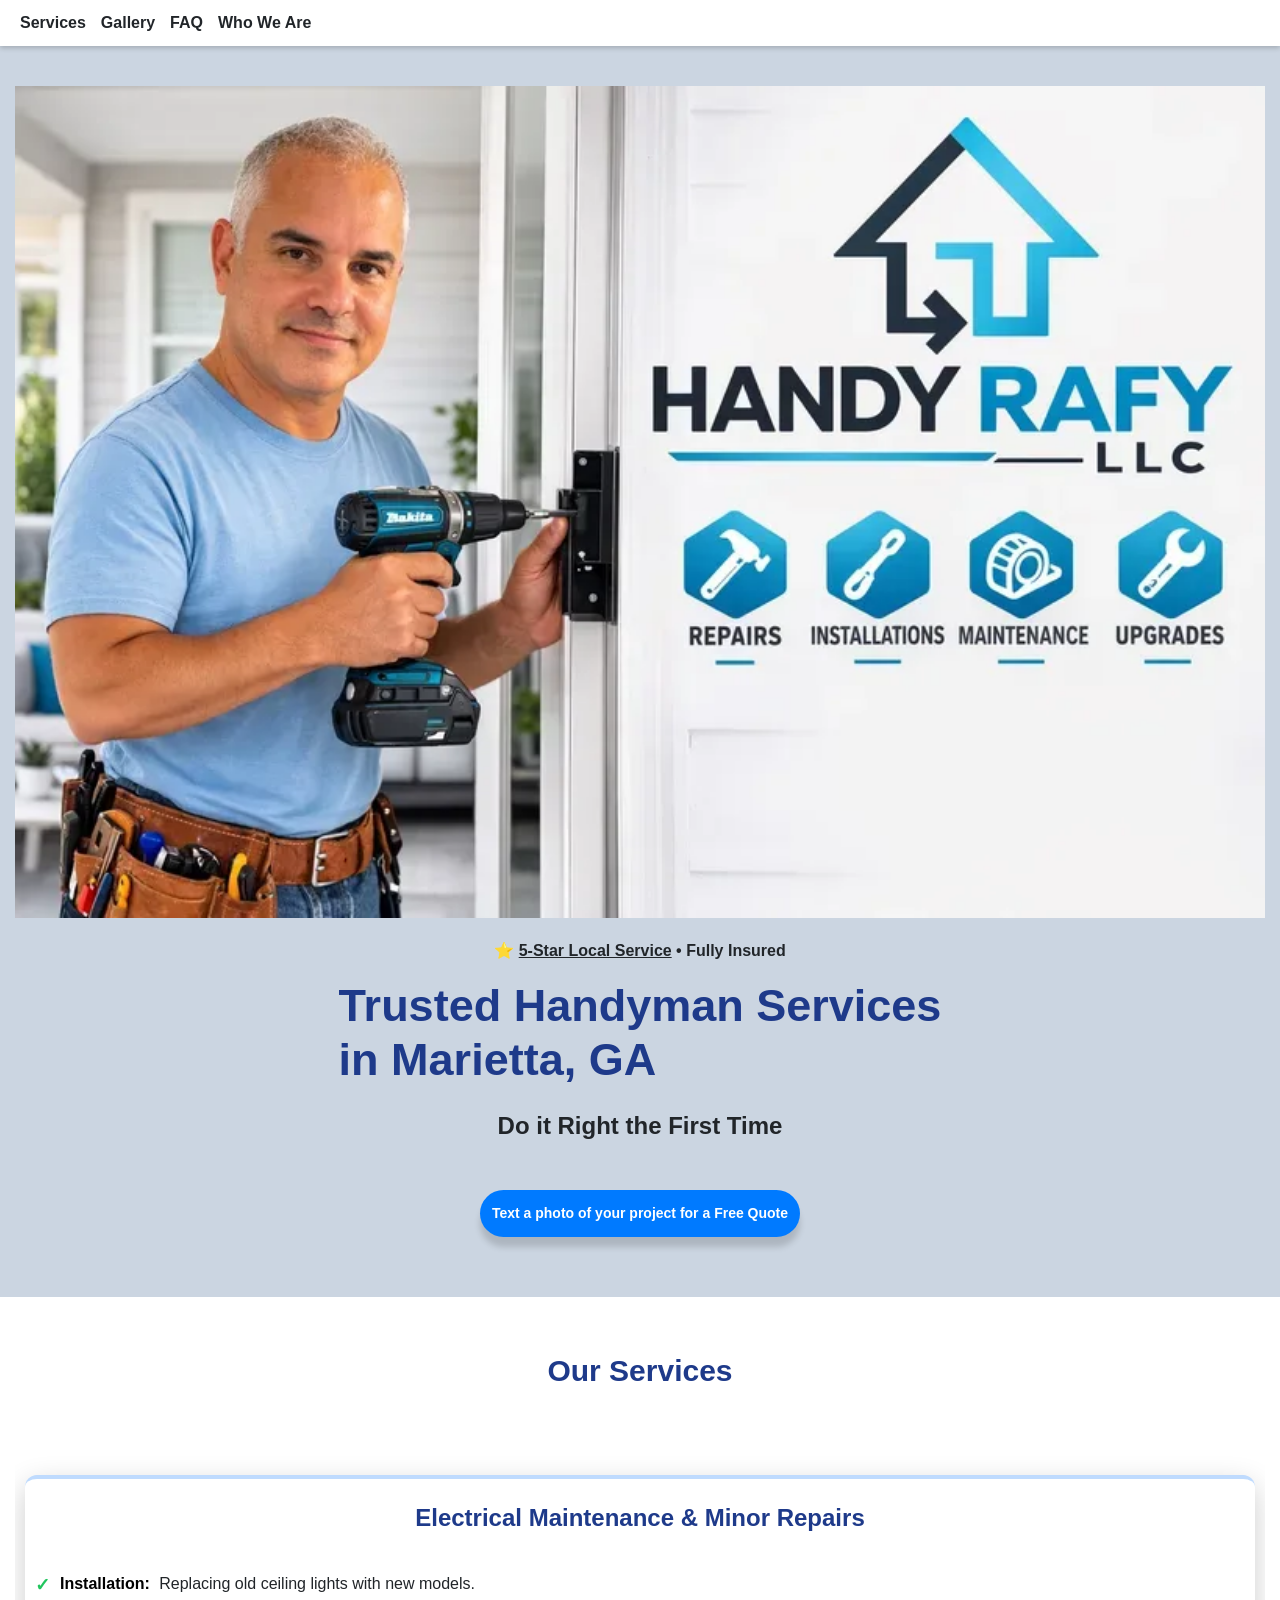
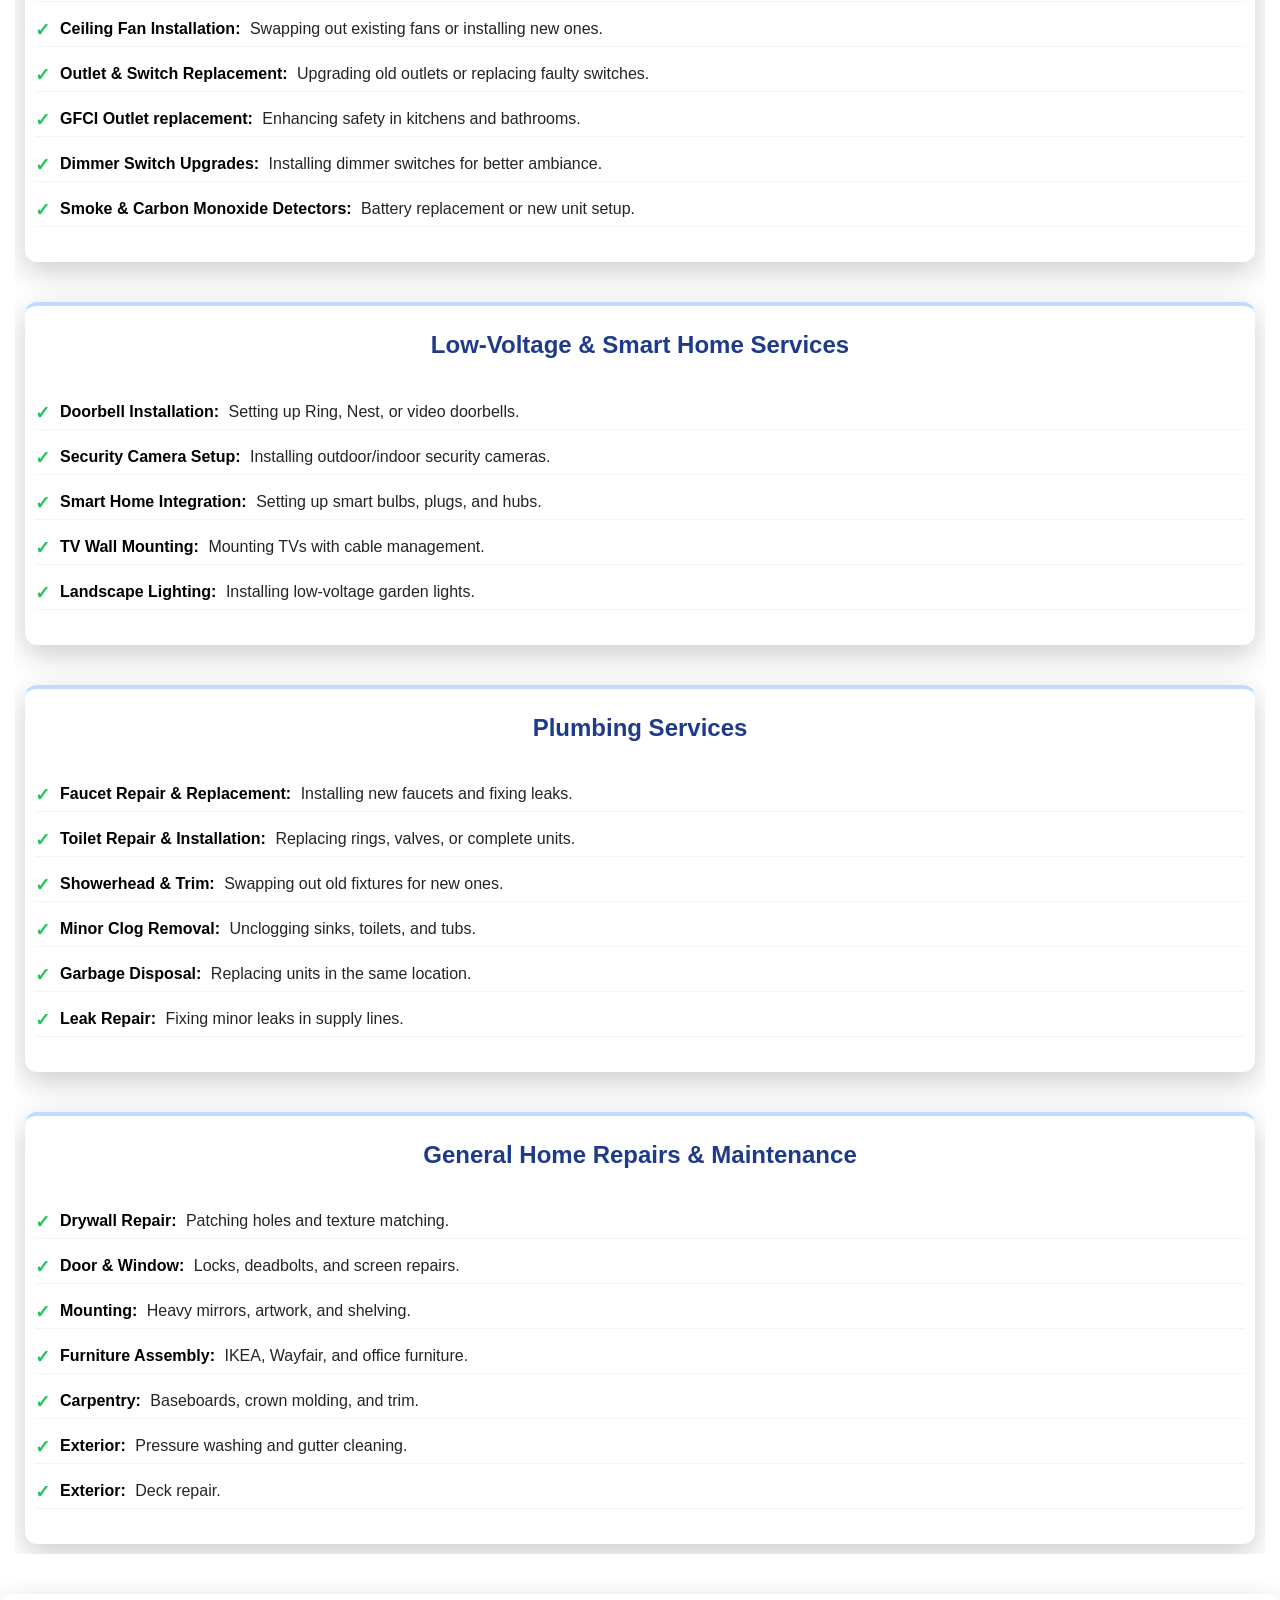
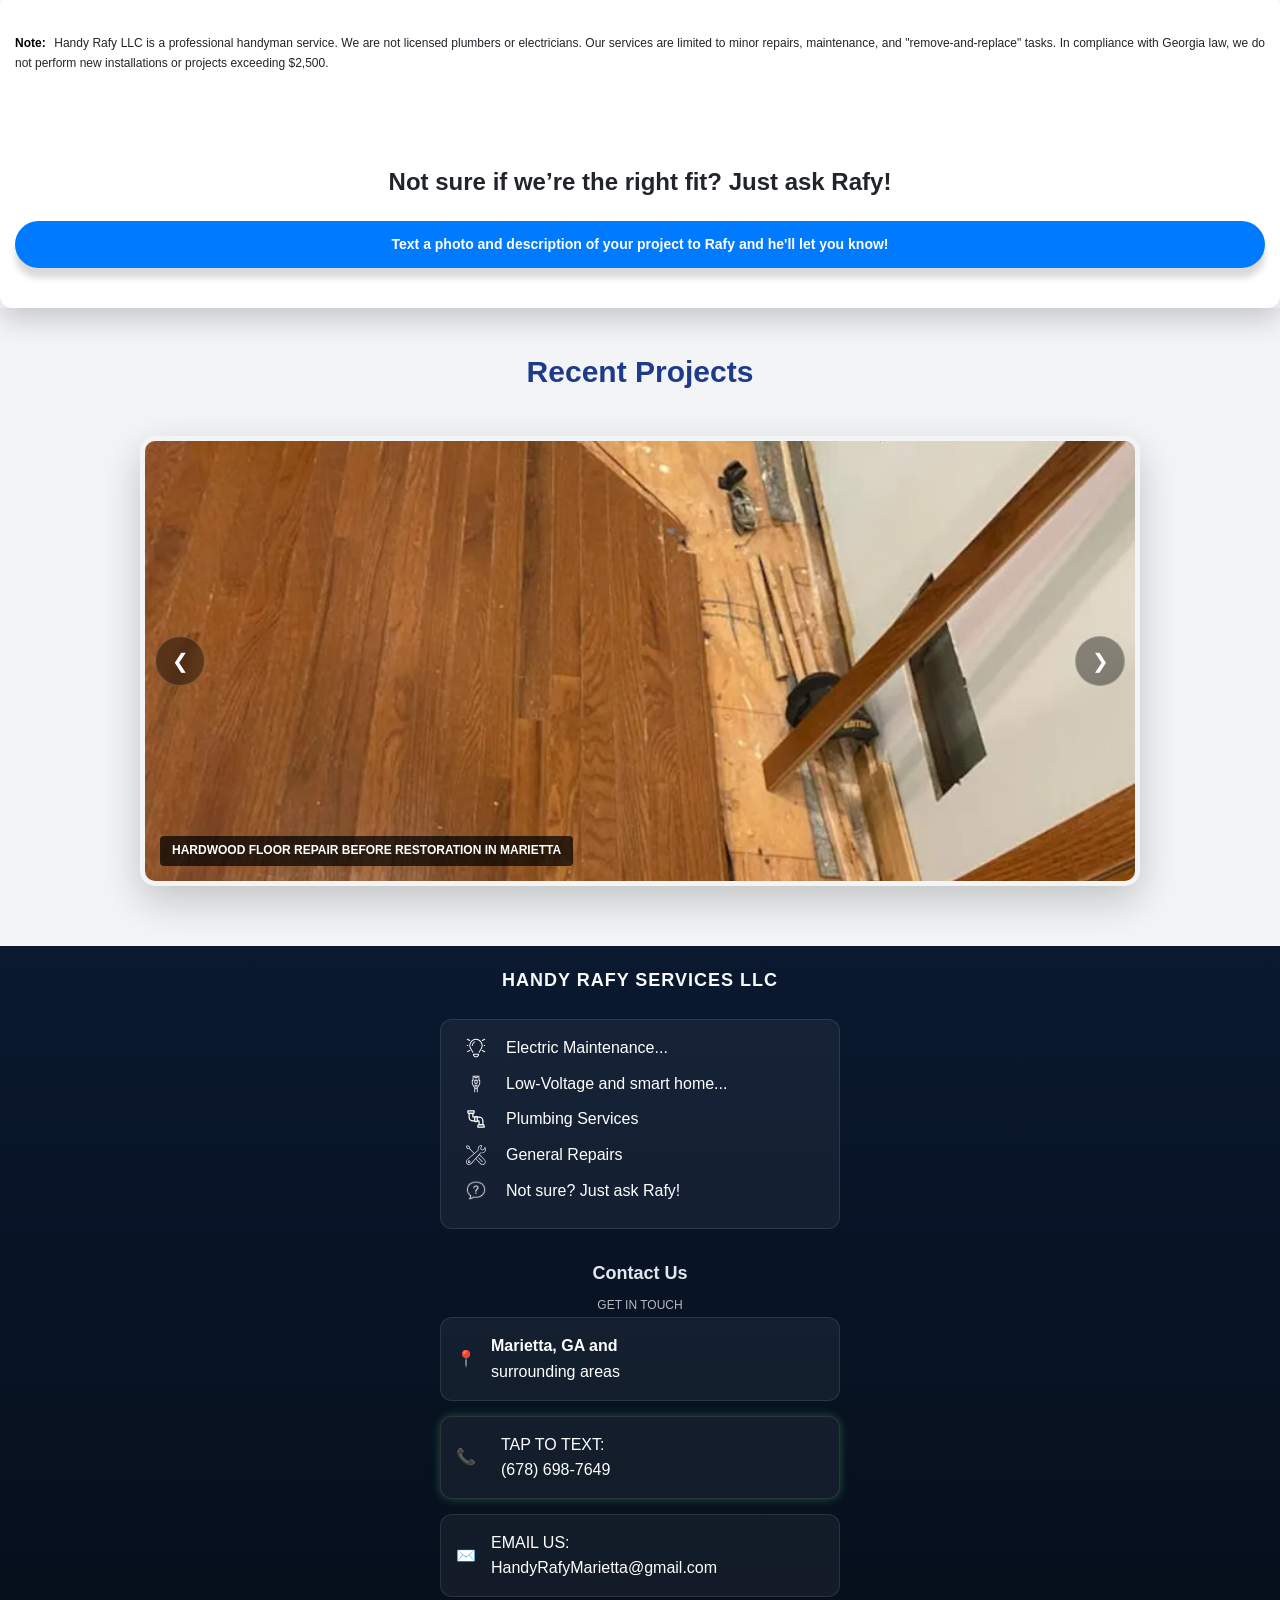
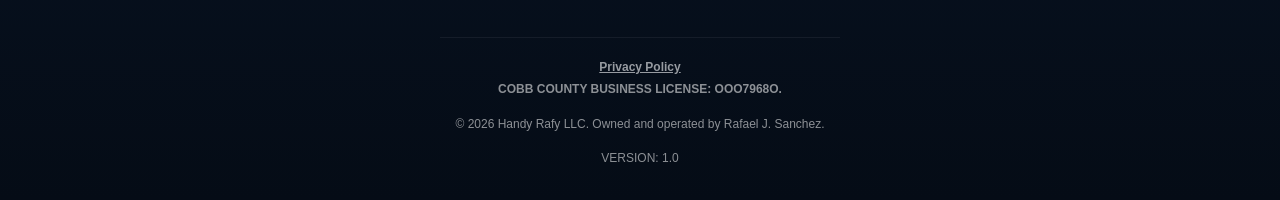
==== commit 0d1ffe4a: "Add files via upload" ====
--- a/index.html
+++ b/index.html
@@ -21,9 +21,7 @@
     <meta property="og:image:height" content="630">
 
     <link rel="stylesheet" href="style.css">
-<script src="https://unpkg.com"></script>
-
-</head>
+    <script src="https://unpkg.com"></script>
 
 <!-- El toque final para Google: Datos Estructurados (Schema) llenar datos cuando ya tengas el hosting-->
 <script type="application/ld+json">
@@ -60,8 +58,8 @@
         <a href="#services" class="nav-item">Services</a>
         <a href="#gallery" class="nav-item">Gallery</a>
         <!-- Unified Link -->
-        <a href="#paymentFaqModal" onclick="openPaymentFaq(); return false;" class="nav-item">Payments & FAQ</a>
-        <a href="#whoWeAreModal" onclick="openWho(); return false;" class="nav-item nav-cta">Who We Are</a>
+        <a href="#paymentFaqModal" onclick="openModal('paymentFaqModal'); return false;" class="nav-item">FAQ</a>
+        <a href="#whoWeAreModal" onclick="openModal('whoWeAreModal'); return false;" class="nav-item">Who We Are</a>
     </nav>
 
 </header>
@@ -74,7 +72,7 @@
     <div class="hero-content">
 
         <!-- En tu sección HERO, busca esta línea y cámbiala por esta: -->
-        <p class="hero-badge" onclick="openTestimonials();" style="cursor: pointer;">
+        <p class="hero-badge" onclick="openModal('testimonialModal');" style="cursor: pointer;">
             ⭐ <u>5-Star Local Service</u> • Fully Insured
         </p>
 
@@ -83,18 +81,18 @@
         <ul class="hero-list">
             <li>Do it Right the First Time</li>
         </ul>
-        <a href="sms:+16786987649?body=Hi%21%20I%20am%20interested%20in%20your%20handyman%20services." class="hero-cta">
+        <a href="sms:+16786987649?body=Hi%21%20I%20am%20interested%20in%20your%20handyman%20services." class="btn-sms-modern" role="button" draggable="false">
             Text a photo of your project for a Free Quote
         </a>
-    </div>
+    </div>  
 </section>
 
     <!-- .card ul, .why-list ul, .hero-content ul  no entiendo esta linea del css-->
 <section id="services">
-    <h2>Our Services</h2>
-    <div class="grid-3">
+<div class="cards-wrapper">
+        <h2>Our Services</h2>
         <!-- Tarjeta 1 -->
-        <div class="card">
+        <div class="card border-services">
             <h3 id="electric" class="card-title">Electrical Maintenance & Minor Repairs</h3>
             <ul>
                 <li><span class="highlight">Installation:</span> Replacing old ceiling lights with new models.</li>
@@ -107,7 +105,7 @@
         </div>
 
         <!-- Tarjeta 2 -->
-        <div class="card">
+        <div class="card border-services">
             <h3 id="low-voltage" class="card-title">Low-Voltage & Smart Home Services</h3>
             <ul>
                 <li><span class="highlight">Doorbell Installation:</span> Setting up Ring, Nest, or video doorbells.</li>
@@ -119,7 +117,7 @@
         </div>
 
         <!-- Tarjeta 3 -->
-        <div class="card">
+        <div class="card border-services">
             <h3 id="plumbing" class="card-title">Plumbing Services</h3>
             <ul>
                 <li><span class="highlight">Faucet Repair & Replacement:</span> Installing new faucets and fixing leaks.</li>
@@ -132,8 +130,8 @@
         </div>
 
         <!-- Tarjeta 4 -->
-        <div class="card">
-            <h3 id="general" class="card-title">General Home Repairs & Maintenance</h3>
+        <div class="card border-services">
+            <h3 id="general">General Home Repairs & Maintenance</h3>
             <ul>
                 <li><span class="highlight">Drywall Repair:</span> Patching holes and texture matching.</li>
                 <li><span class="highlight">Door & Window:</span> Locks, deadbolts, and screen repairs.</li>
@@ -145,19 +143,18 @@
             
             </ul>
         </div>
-    </div>
+        </div>
 </section>
-<section class="legal-notice">
-    <div class="legal-container">
-        <h4 class="legal-text">
-            <span class="highlight-red">Note:</span> Handy Rafy LLC is a professional handyman service. We are not licensed plumbers or electricians. Our services are limited to minor repairs, maintenance, and "remove-and-replace" tasks. In compliance with Georgia law, we do not perform new installations or projects exceeding $2,500.
-        </h4>
-        <h3 class="legal-ask">Not sure if we’re the right fit? Just ask Rafy!</h3>
-        <a href="sms:+16786987649?body=Hi%21%20I%20am%20interested%20in%20your%20handyman%20services." class="hero-cta">
-            Text a photo and description of your project to Rafy and he'll let you know!
-        </a>
-    </div>
-</section>
+
+<section class=card>
+    <h4 class="legal-text">
+        <span class="highlight">Note:</span> Handy Rafy LLC is a professional handyman service. We are not licensed plumbers or electricians. Our services are limited to minor repairs, maintenance, and "remove-and-replace" tasks. In compliance with Georgia law, we do not perform new installations or projects exceeding $2,500.
+    </h4>
+    <h3 class="legal-ask">Not sure if we’re the right fit? Just ask Rafy!</h3>
+    <a href="sms:+16786987649?body=Hi%21%20I%20am%20interested%20in%20your%20handyman%20services." class="btn-sms-modern"  role="button" draggable="false">
+        Text a photo and description of your project to Rafy and he'll let you know!
+    </a>
+ </section>
 
 <section id="gallery">
     <h2>Recent Projects</h2>
@@ -166,28 +163,28 @@
             <!-- Slide 1 -->
             <div class="slider-slide">
                 <img src="img/Hardwoodfloor-Before.webp" alt="Before">
-                <div class="ba-label">Hardwood Floor Before Repair</div>
+                <div class="ba-label">Hardwood floor repair before restoration in Marietta</div>
             </div>
             <!-- Slide 2 -->
             <div class="slider-slide">
                 <img src="img/Hardwoodfloor-After.webp" alt="After">
-                <div class="ba-label">Hardwood Floor After Repair</div>
+                <div class="ba-label">Hardwood floor repair after restoration in Marietta</div>
             </div>
 
             <!-- Slide 3 -->
             <div class="slider-slide">
                 <img src="img/Chandelier-Before.webp" alt="Chandelier-Before-Repair">
-                <div class="ba-label">Chandelier Before Repair</div>
+                <div class="ba-label">Chandelier Before Replacement</div>
             </div>
             <!-- Slide 4 -->
             <div class="slider-slide">
                 <img src="img/Chandelier-After.webp" alt="Chandelier-After-Repair">
-                <div class="ba-label">Chandelier After Repair</div>
+                <div class="ba-label">Chandelier After Replacement</div>
             </div>
             <!-- Slide 5 -->
             <div class="slider-slide">
                 <img src="img/Fireplace-Before.webp" alt="Fireplace-Before-Repair">
-                <div class="ba-label">Fireplace Before` Repair</div>
+                <div class="ba-label">Fireplace Before Repair</div>
             </div>
             <!-- Slide 6 -->
             <div class="slider-slide">
@@ -208,40 +205,8 @@
         </div>
         <button class="prev" onclick="moveSlide(-1)">❮</button>
         <button class="next" onclick="moveSlide(1)">❯</button>
-    </div>
+    </div> 
 </section>
-
-<!-- Modal "Who We Are" Limpio -->
-<div id="whoWeAreModal" class="modal-overlay">
-    <div class="modal-window">
-        <button class="modal-close-x" onclick="closeWho()">&times;</button>
-        <h3 class="modal-title">Who We Are</h3>
-        <p class="modal-description">
-            Welcome to <strong>Handy Rafy LLC</strong>, your reliable partner for home maintenance and repairs in Marietta and the surrounding areas. We pride ourselves on providing high-quality, professional handyman services for those smaller projects that keep your home running smoothly.
-        </p>
-        
-        <div class="modal-signature">
-            <p>Sincerely,</p>
-            <div class="sig-details">
-                <span class="sig-name">Rafael J. Sanchez</span>
-                <span class="sig-info">Owner & Lead Specialist</span>
-                <span class="sig-info">Cell: (678) 698-7649</span>
-                <span class="sig-info">
-                    Email: <a href="mailto:HandyRafyMarietta@gmail.com" class="modal-link">HandyRafyMarietta@gmail.com</a>
-                </span>
-            </div>
-        </div>
-        <div class="modal-legal-box">
-            <p><strong>Disclaimer & Licensing Information:</strong> In compliance with Georgia State Regulations, please be advised that Handy Rafy LLC is a professional handyman service provider and is not a state-licensed residential or general contractor.</p>
-            <p>We specialize in repair, maintenance, and improvement projects where the total value of labor and materials is under $2,500.</p>
-        </div>
-        <button class="modal-close-btn" onclick="closeWho()">Close</button>
-    </div>
-</div>
-
-
-
-
 
 <footer class="footer-container">
     <div class="footer-content">
@@ -290,11 +255,8 @@
             </div>
 
             <a href="sms:+16786987649?body=Hi%21%20I%20am%20interested%20in%20your%20handyman%20services." class="contact-card highlight-call">
-            <span class="icon-phone">📞</span>
-            <div class="text-group">
-            <span>TAP TO TEXT:</span>
-            (678) 698-7649
-            </div>
+                <span class="icon-phone">📞</span>
+                <div class="text-group"><span>TAP TO TEXT:</span>(678) 698-7649</div>
             </a>
 
             <a href="mailto:HandyRafyMarietta@gmail.com" class="contact-card">
@@ -308,169 +270,14 @@
 
             <!-- Pie de página inferior -->
             <div class="footer-bottom">
-                <a href="javascript:void(0)" onclick="openPrivacy()">Privacy Policy</a>
-                <p class="license">COBB COUNTY BUSINESS LICENSE: L1234567890</p>
+                <a href="javascript:void(0)" onclick="openModal('privacyModal')">Privacy Policy</a>
+                <p class="license">COBB COUNTY BUSINESS LICENSE: OOO7968O.</p>
                 <p class="copyright">© 2026 Handy Rafy LLC. Owned and operated by Rafael J. Sanchez.</p>
                 <p class="version">VERSION: 1.0</p>
             </div>
 
     </div>
 </footer>
-
-
-
-
-
-
-
-
-
-
-
-<!-- Combined Payments & FAQ Modal -->
-<div id="paymentFaqModal" class="modal-overlay">
-    <div class="modal-content">
-        
-        <span onclick="closePaymentFaq()" class="modal-close">&times;</span>
-        
-        <h2 class="modal-header">Payment & Service FAQ</h2>
-        <p>Everything you need to know about booking and paying for your project.</p>
-
-        <!-- Payment Methods -->
-        <div class="payment-box">
-            <h3>Accepted Payment Methods</h3>
-            <div class="payment-icons">💸 💳 📱 🏦</div>
-            <p><strong>Cash, </strong><strong>Credit/Debit Cards</strong> (Visa, MC, Amex), <strong>Apple Pay</strong>, and <strong>Zelle</strong>.</p>
-        </div>
-
-        <!-- FAQ Items -->
-        <div class="faq-item">
-            <h4 class="faq-question">📅 When do I pay?</h4>
-            <p class="faq-answer">For small repairs, payment is due upon completion. For "Multi-day" or "Scheduled" projects, a <strong>30% deposit</strong> is required to secure your date.</p>
-        </div>
-
-        <div class="faq-item">
-            <h4 class="faq-question">🛠️ Are materials included?</h4>
-            <p class="faq-answer">Quotes cover <strong>labor only</strong>. We can provide materials (reimbursed with receipts) or you can have them ready on-site.</p>
-        </div>
-
-        <div class="faq-item">
-            <h4 class="faq-question">🛡️ Do you provide a service warranty?</h4>
-            <p class="faq-answer"> <strong>labor only</strong>. We offer a 100% guarantee on our labor. Materials and supplies are not covered under our warranty but may be covered by the manufacturer.</p>
-        </div>
-
-        <div class="modal-footer-note">
-            <p><em>working on it</em></p>
-        </div>
-
-        <div style="text-align:center;">
-            <button onclick="closePaymentFaq()" class="btn-close-modal">Close</button>
-        </div>
-    </div>
-</div>
-
-<div id="testimonialModal" class="modal-overlay">
-    <div class="modal-content">
-        <span class="close-top" onclick="closeTestimonials()">&times;</span>
-        <h2>What Our Neighbors Say ⭐⭐⭐⭐⭐</h2>
-        
-        <div class="modal-body">
-            <div class="testi-item">
-                <p>"Rafy fixed my leaky faucet. Very professional and fair pricing."</p>
-                <span>- Sarah M., East Cobb</span>
-            </div>
-            <div class="testi-item">
-                <p>"Fast response via text. Assembled my furniture in no time."</p>
-                <span>- James D., Marietta</span>
-            </div>
-        </div>
-
-        <!-- BOTÓN DE GOOGLE -->
-        <a href="TU_LINK_DE_GOOGLE_AQUI" target="_blank" class="google-btn">
-            <img src="https://upload.wikimedia.org" alt="Google">
-            View all reviews on Google
-        </a>
-
-        <button class="close-bottom" onclick="closeTestimonials()">Close Window</button>
-    </div>
-</div>
-
-
-
-
-
-
-
-
-
-
-
-
-
-
-
-
-
-<div id="privacyModal" class="modal modal-overlay">
-    <div class="modal-content">
-        <!-- App Style Header -->
-        <header class="modal-header-modern">
-            <h1>SERVICE TERMS</h1>
-            <div class="modal-nav-mini">
-                <span class="close-text" onclick="closePrivacy()">CLOSE [X]</span>
-                <span class="policy-text">Privacy Policy</span>
-            </div>
-        </header>
-
-        <div class="cards-wrapper">
-            <!-- Section 1 & 2: Records & Safety -->
-            <section class="policy-card">
-                <i data-lucide="shield-check"></i>
-                <div class="card-info">
-                    <h2>Records & Security</h2>
-                    <p>We do not sell your data. We collect your name and address only for your private customer history.</p>
-                </div>
-            </section>
-
-            <!-- Section 3 & 4: SMS Consent -->
-            <section class="policy-card">
-                <i data-lucide="message-square-more"></i>
-                <div class="card-info">
-                    <h2>SMS Consent</h2>
-                    <p>By texting us, you agree to receive service-related replies and text. You can opt-out at any time by replying "STOP".</p>
-                </div>
-            </section>
-
-            <!-- Section 5: Follow-up -->
-            <section class="policy-card">
-                <i data-lucide="calendar-check"></i>
-                <div class="card-info">
-                    <h2>Service Follow-up</h2>
-                    <p>We may contact you a few days after completion to ensure you are 100% satisfied with the work.</p>
-                </div>
-            </section>
-
-            <!-- Section 6: Estimates -->
-            <section class="policy-card">
-                <i data-lucide="pencil-ruler"></i>
-                <div class="card-info">
-                    <h2>Estimates</h2>
-                    <p>Estimates are based on initial photos. Final pricing may vary if unforeseen issues arise during the repair.</p>
-                </div>
-            </section>
-
-            <!-- Section 7 & 8: Project Photos (Highlighted) -->
-            <section class="policy-card highlight-card">
-                <i data-lucide="camera"></i>
-                <div class="card-info">
-                    <h2>Project Photos</h2>
-                    <p>We take 'Before & After' photos for our gallery. If you do not want your photos online, request removal here:</p>
-                    <a href="sms:+16786987649" class="btn-sms-modern">Text us at +1 (678) 698-7649</a>
-                </div>
-            </section>
-        </div>
-    </div>
-</div>
 
 <!-- Script to activate icons -->
 <script src="https://unpkg.com"></script>
@@ -480,10 +287,237 @@
 <script src="https://unpkg.com"></script>
 <script>lucide.createIcons();</script>
 
-
-
-
-
+<!-- Modales -->
+<div id="testimonialModal" class="modal-container">
+    <div class="modal-window">
+ 
+        <header class="modal-header-modern">
+            <div class="modal-nav-mini">
+                <span class="policy-text">Customer Testimonials</span>
+                <span class="close" onclick="closeModal('testimonialModal')">&times;</span>
+            </div>
+        </header>
+
+        <h3>What Our Neighbors Say: </h3>
+        <a href="TU_LINK_DE_GOOGLE_AQUI" target="_blank" class="google-btn">
+            <img src="https://upload.wikimedia.org" alt="Google">
+            <h3>View all reviews on Google</h3>
+        </a>
+ 
+        <div class="cards-wrapper">
+            <section class="card">
+                    <p>Rafy fixed my leaky faucet. Very professional and fair pricing.</p>
+                    <span class="titulos">- Sarah M., East Cobb</span>
+            </section>
+
+            <section class="card">
+                <div class="card-info">
+                    <p>Fast response via text. Assembled my furniture in no time.</p>
+                    <span class="titulos">- James D., Marietta</span>
+                </div>
+            </section>
+
+            <section class="card">
+                <div class="card-info">
+                    <p>Rafy replaced the window, high quality job. Very satisfied with the results!</p>
+                    <span class="titulos">- Rosa M Gambetta., Marietta</span>
+                </div>
+            </section>
+            <footer class="footer-container">
+                <button class="btn-modal btn-green" onclick="closeModal('testimonialModal')">Close Window</button>
+            </footer>
+        </div>
+    </div>
+</div>
+
+
+
+
+
+
+<!-- Modal: Payments & FAQ -->
+<div id="paymentFaqModal" class="modal-container">
+    <div class="modal-window">
+        <header class="modal-header-modern">
+            <div class="modal-nav-mini">
+                <span class="policy-text">Payments & FAQ</span>
+                <span class="close" onclick="closeModal('paymentFaqModal')">&times;</span>
+            </div>
+        </header>
+        <!-- FAQ Items -->
+        <div class="cards-wrapper">
+
+        <div class="card border-payments">          
+            <i data-lucide="message-square-more"></i>
+            <div class="card-info">
+                <h3 class="faq-question">Accepted Payment Methods</h3>
+                <div class="payment-icons">💸 💳 📱 🏦</div>
+                <p class="faq-answer"><strong>Cash, </strong><strong>Credit/Debit Cards</strong> (Visa, MC, Amex), <strong>Apple Pay</strong>, and <strong>Zelle</strong>.</p>
+            </div>
+        </div>
+
+            <div class="card border-payments">
+                <h3><i data-lucide="help-circle"></i> Frequently Asked Questions</h3>
+            </div>                        
+
+             <div class="card border-payments">
+               <i data-lucide="shield-check"></i>
+                <div class="card-info">
+                    <h4 class="faq-question"> &#x1F510; Records & Security</h4>
+                    <p class="faq-answer">We do not sell your data. We collect your name and address only for your private customer history.</p>
+                </div>
+            </div>
+
+            <div class="card border-payments">
+                <i data-lucide="message-square-more"></i>
+                <div class="card-info">
+                    <h4 class="faq-question">&#x1F4C5; When do I pay?</h4>
+                    <p class="faq-answer">For small repairs, payment is due upon completion. For "Multi-day" or "Scheduled" projects, a <strong>30% deposit</strong> is required to secure your date.</p>
+                </div>
+            </div>
+
+            <div class="card border-payments">          
+                <i data-lucide="shield-check"></i>
+                <div class="card-info">
+                    <h4 class="faq-question">&#x1FAA3; Are materials included?</h4>
+                    <p class="faq-answer">Quotes cover <strong>labor only</strong>. We can provide materials (reimbursed with receipts) or you can have them ready on-site.</p>
+                </div>
+            </div>
+
+            <div class="card border-payments">          
+                <i data-lucide="shield-check"></i>
+                <div class="card-info">
+                    <h4 class="faq-question">&#x1F6E1; Do you provide a service warranty?</h4>
+                    <p class="faq-answer"> <strong>labor only</strong>. We offer a 100% guarantee on our labor. Materials and supplies are not covered under our warranty but may be covered by the manufacturer.</p>
+                </div>
+            </div>
+
+            <div class="card border-payments">          
+                <i data-lucide="message-square-more"></i>
+                <div class="card-info">
+                    <h4 class="faq-question">&#x1F9FE; How do you charge?</h4>
+                    <p class="faq-answer">We typically provide flat-rate quotes per project so you know the total cost upfront before work begins.</p>
+                </div>
+            </div>
+        </div>
+        <footer"
+            <button onclick="closeModal('paymentFaqModal')" class="btn-modal btn-green">Close</button>
+        </footer>
+    </div>
+    </div>
+
+    <div id="privacyModal" class="modal-container">
+        <div class="modal-window">
+            <!-- App Style Header -->
+            <header class="modal-header-modern">
+                <div class="modal-nav-mini">
+                    <span class="policy-text">Privacy Policy</span>
+                    <span class="close" onclick="closeModal('privacyModal')">&times;</span>
+                </div>
+            </header>
+
+            <div class="cards-wrapper">
+                <!-- Section 1 & 2: Records & Safety -->
+                <section class="card border-privacy">
+                    <i data-lucide="shield-check"></i>
+                    <div class="card-info">
+                        <h4>Records & Security</h4>
+                        <p>We do not sell your data. We collect your name and address only for your private customer history.</p>
+                    </div>
+                </section>
+
+                <!-- Section 3 & 4: SMS Consent -->
+                <section class="card border-privacy">
+                    <i data-lucide="message-square-more"></i>
+                    <div class="card-info">
+                        <h4>SMS Consent</h4>
+                        <p>By texting us, you agree to receive service-related replies and text. You can opt-out at any time by replying "STOP".</p>
+                    </div>
+                </section>
+
+                <!-- Section 5: Follow-up -->
+                <section class="card border-privacy">
+                    <i data-lucide="calendar-check"></i>
+                    <div class="card-info">
+                        <h4>Service Follow-up</h4>
+                        <p>We may contact you a few days after completion to ensure you are 100% satisfied with the work.</p>
+                    </div>
+                </section>
+
+                <!-- Section 6: Estimates -->
+                <section class="card border-privacy">
+                    <i data-lucide="pencil-ruler"></i>
+                    <div class="card-info">
+                        <h4>Estimates</h4>
+                        <p>Estimates are based on initial photos. Final pricing may vary if unforeseen issues arise during the repair.</p>
+                    </div>
+                </section>
+
+                <!-- Section 7 & 8: Project Photos (Highlighted) -->
+                <section class="card border-privacy">
+                    <i data-lucide="camera"></i>
+                    <div class="card-info">
+                        <h4>Project Photos</h4>
+                        <p>We take 'Before & After' photos for our gallery. If you do not want your photos online, request removal here:</p>
+                        <a href="sms:+16786987649?body=Hi!%0A%0AI%20am%20writing%20to%20formally%20request%20the%20immediate%20removal%20of%20photographs%20featuring%20the%20work%20performed%20at%20my%20property%20from%20your%20website%20gallery%20and%20social%20media%20platforms.%0A%0AThank%20you%20for%20your%20prompt%20attention%20to%20this%20matter.%0A%0ASincerely,%0A%0A" 
+                            class="btn-sms-modern" 
+                            role="button" 
+                            draggable="false">
+                            Send Privacy Request
+                        </a>
+                
+                    </div>
+                </section>
+            </div>                    
+ 
+ 
+            <footer>    
+                <button onclick="closeModal('privacyModal')" class="btn-modal btn-green">Close</button>
+            </footer>
+        </div>
+    </div>
+
+<div id="whoWeAreModal" class="modal-container">
+    <div class="modal-window">
+        <!-- Header Estilo App -->
+        <header class="modal-header-modern">
+            <div class="modal-nav-mini">
+                <span class="policy-text">Who We Are</span>
+                <span class="close" onclick="closeModal('whoWeAreModal')">&times;</span>
+            </div>
+        </header>                                                                                                                                                
+                                                                                                                                                
+        <!-- Todo el contenido dentro de cards-wrapper -->
+        <div class="cards-wrapper">
+            <div class="card border-whoweare">
+                <p>
+                    Welcome to <strong>Handy Rafy LLC</strong>, your reliable partner for home maintenance and repairs in Marietta and the surrounding areas.
+               </p>
+
+                <div>
+                    <p>Sincerely,</p>
+                    <div class="sig-details">
+                        <span class="sig-name">Rafael J. Sanchez</span>
+                        <span class="sig-info">Owner & Lead Specialist</span>
+                        <span class="sig-info">Cell: (678) 698-7649</span>
+                        <span class="sig-info">
+                            Email: <a href="mailto:HandyRafyMarietta@gmail.com">HandyRafyMarietta@gmail.com</a>
+                        </span>
+                    </div>
+                </div>
+            </div>
+            
+            <div class="card border-whoweare">
+                <p><strong>Disclaimer:</strong> In compliance with Georgia State Regulations, Handy Rafy LLC is a professional handyman service provider and is not a state-licensed residential contractor.</p>
+                <p>We specialize in projects where the total value is under $2,500.</p>
+            </div>
+            <!-- Botón al final del scroll de tarjetas -->
+        </div> 
+        <footer >
+            <button onclick="closeModal('whoWeAreModal')" class="btn-modal btn-green">Close</button>
+        </footer>
+    </div> <!-- Cierra modal-window -->
+</div> <!-- Cierra modal-container -->
 
 <script src="script.js"></script>
 </body>
--- a/style.css
+++ b/style.css
@@ -1,7 +1,7 @@
 /* 1. RESET Y CONFIGURACIÓN */
 html {
     font-size: 62.5%; /* 1rem = 10px */
-}
+    }
 
 * {
     box-sizing: border-box;
@@ -9,50 +9,158 @@
     padding: 0;
 }
 
+/*Rojo Coral (Moderno): #ff6b6b (Es vibrante pero amigable).
+Rojo Deslavado (Discreto): #ef4444 (Es el estándar de Tailwind CSS para alertas).
+Rojo Pastel (Muy suave): #fca5a5.
+*/
+
 :root {
-    --dark-blue: #1e3a8a;
-    --light-blue: #ebf3f9;
-    --yellow: #ffc107;
-    --green: #22c55e;
-    --text-dark: #1f2937;
-    --text-gray: #4b5563;
-    --black: #000000;
-    --white: #ffffff;
-    --footer-back-ground: #1f2937;
-    --shadow: rgba(0,0,0,0.2);
-    /* ... tus otras variables ... */
-    --yellow: #ffc107;
-    --yellow-hover: #e5ac00; /* Añade esta línea (un amarillo más oscuro) */
-
-
-}
+    /* Tipografía - Escala */
+    --fs-h1: 4.5rem;    
+    --fs-h2: 3.2rem;    
+    --fs-h3: 2.4rem;    
+    --fs-h4: 1.8rem;    
+    --fs-body: 1.6rem;  
+    --fs-small: 1.2rem; 
+
+    /* Tipografía - Pesos */
+    --fw-light: 300;   
+    --fw-regular: 400; 
+    --fw-medium: 500;  
+    --fw-semibold: 600;
+    --fw-bold: 700;    
+    --fw-black: 900;   
+
+   /* Colores Base */
+    --clr-bg-light: #ebf3f9;
+    --clr-blue: #007AFF;
+    --clr-black: #000000;
+    --clr-white: #ffffff; /*menu en el hero*/
+    --clr-shadow: rgba(0, 0, 0, 0.2);   ; /* Sombra suave para tarjetas y botones */
+    --clr-test-red: red; 
+    --clr-green: #22c55e;
+
+    /* Colores de Texto */
+    --text-content: #212529; /*probado*/
+    --text-title-h1: #1e3a8a;/*#4b5563;*/
+    --text-title-h2: #1e3a8a;/*#4b5563;*/
+    --text-title-h3: #1e3a8a;/*#4b5563;*/
+    --text-footer: #f8fafc; /*Gris Nube: el texto del footer */
+    --text-gray:#e2e8f0; /* Gris Plata: para textos secundarios */
+    
+
+
+ /* Componentes: Botones */
+    --btn-sms-bg: #ffc107;
+    --btn-sms-hover: #e5ac00;
+    --btn-close-bg: #ff6b6b;
+    --btn-close-hover: red;
+
+ /* Componentes: Secciones y Cards */
+    --bg-hero: #CBD5E1; 
+    --bg-footer: #1f2937; /* Corregido footer-back-ground */
+    
+    --bg-modal: #94A3B8;  /* Unificada la variable modal */
+    --bg-modal-wrapper: #ffff; /* Nueva variable para el fondo de la modal */
+    --bg-card: #ffff;   /* Corregido backgound-cards */
+   
+    --bg-modal-heder: #5B7C99; /* Nueva variable para el header de la modal */
+    
+
+
+
+        /* Bordes de Cards */
+    --border-card-services: #bfdbfe;   /* Very light Sky Blue */
+    --border-card-payments: #93c5fd;   /* Soft Azure */
+    --border-card-whoweare: #5B7C99;   /* Keep your current muted blue (it works!) */
+    --border-card-privacy: #cbd5e1;    /* Soft Slate */
+
+    
+/*    
+    --border-card-services: darkblue; 
+    --border-card-payments: #FF8559;
+    --border-card-whoweare:#5B7C99; 
+    --border-card-privacy: #FFCE1B; 
+*/
+    }
+
 
 body {
+    /* Tus estilos actuales */
     font-family: 'Segoe UI', Roboto, sans-serif;
-    color: var(--text-dark);
-    background-color: var(--white);
+    color: var(--text-content);
+    background-color: var(--clr-white);
     line-height: 1.6;
-    font-size: 1.6rem;
-}
-
-/* 2. TIPOGRAFÍA */
-h1 { text-align: center; font-size: clamp(3rem, 4vw, 4rem); font-weight: 600; margin-bottom: 1.6rem; color: var(--dark-blue); }
-h2 { text-align: center; font-size: clamp(3rem, 4vw, 3rem); font-weight: 800; margin-bottom: 4rem; }
-h3.card-title { text-align: center; font-size: 1.8rem; font-weight: 600; color: var(--dark-blue); margin-bottom: 4rem; }
-
-/* 1. begin the Header Layout */
-.main-header {
-    display: flex;
-    justify-content: space-between;
-    align-items: center;
-    padding: 1rem 2rem;
-    background-color: var(--white); /* Adjust as needed */
-    box-shadow: 0 0.2rem 0.5rem rgba(0,0,0,0.05); /* Subtle separation */
-
-    /* --- ESTO HACE que el menu de navegacion siempre este visible--- */
-    position: sticky;       /* Se queda fijo al hacer scroll */
-    top: 0;                /* Se pega al borde superior */
-    z-index: 1000;         /* Asegura que pase POR ENCIMA de las fotos y cards */
+    font-size: var(--fs-body);
+    font-weight: var(--fw-regular);
+    /* Lo que le faltaba */
+    margin: 0;                      /* Quita el borde blanco de los lados */
+    min-height: 100vh;              /* Asegura que el fondo cubra toda la pantalla */
+    -webkit-font-smoothing: antialiased; /* Hace que la letra se vea más limpia */
+    -moz-osx-font-smoothing: grayscale;   /* Lo mismo para Firefox en Mac */
+}
+
+
+/* Resaltado del nombre del servicio */
+.highlight {
+    font-weight: var(--fw-bold);
+    color: var(--clr-black);
+    display: inline-block;
+    margin-right: 0.5rem;
+}
+
+h1 { 
+    font-size: var(--fs-h1);
+    color: var(--text-title-h1);
+    text-align: center; 
+}
+
+h2 { 
+    font-size: var(--fs-h2);
+    color: var(--text-title-h2);
+    text-align: center; 
+}
+
+/* El h3 de las cards lo dejas sin 'text-align' aquí, 
+   para que use el 'left' que definiste en '.card-info h3' más abajo */
+h3 {
+    font-size: var(--fs-h3);
+    color: var(--text-title-h3);
+    text-align: center;
+    margin-bottom: 3.5rem;
+}
+/* Botón SMS */
+.btn-sms-modern {
+    display: block;
+    background: var(--clr-blue);
+    color: var(--clr-white) !important;
+    text-align: center;
+    padding: 1.2rem;
+    border-radius: 3rem;
+    text-decoration: none;
+    font-weight: bold;
+    margin-top: 1.5rem;
+    font-size: 1.4rem;
+    box-shadow: var(--clr-shadow);
+    /* THE SHADOW: x-offset, y-offset, blur, color */
+    box-shadow: 0 10px 6px rgba(0, 0, 0, 0.15);
+    /* Smooth transition for when the user hovers */
+    transition: all 0.3s ease;
+}
+
+/* Estado inicial: Invisible y desplazada hacia abajo */
+.card {
+    opacity: 0;
+    transform: translateY(30px);
+    transition: opacity 0.8s ease-out, transform 0.8s ease-out;
+    visibility: hidden; /* Evita que sea clickeable antes de aparecer */
+}
+
+/* Estado activo: Aparece suavemente */
+.card.reveal {
+    opacity: 1;
+    transform: translateY(0);
+    visibility: visible;
 }
 
 /* 2. Branding (Logo & Title) */
@@ -72,99 +180,21 @@
 }
 
 .brand-text {
-    font-weight: 800; 
-    font-size: 1rem;         /* Aumenté el tamaño de la letra */
-    color: var(--dark-blue);
+    font-weight: var(--fw-black);
+    font-size: var(--fs-h2);         /* Aumenté el tamaño de la letra */
+    color: var(--text-title-h3); /* Un azul oscuro profesional */
     line-height: 1;
 }
 
-.brand-name-primary {
-    color: var(--dark-blue);
-}
-
 .brand-suffix {
-    font-size: 1rem;
+    font-size: var(--fs-small);
     color: #888;
     vertical-align: middle;
 }
 
-/* 3. Navigation Links */
-.header-nav {
-    display: flex;
-    gap: 1.5rem;
-    align-items: center;
-}
-
-.nav-item {
-    text-decoration: none;
-    font-size: 1.4rem;         /* Tamaño de letra más legible */
-    font-weight: 600;
-    color: var(--text-dark);   /* Color gris oscuro profesional */
-    transition: all 0.3s ease;
-}
 
 .nav-item:hover {
-    color: var(--dark-blue);
-}
-
-/* 4. Who We Are (El botón que querías cambiar) */
-.nav-cta {
-    color: var(--green) !important; /* CAMBIADO A NARANJA/AMARILLO */
-    font-weight: 500 !important;
-    text-transform: uppercase; /* Para que resalte más */
-    padding: 0.8rem 1.5rem;
-    border-radius: 0.8rem;
-    font-size: 1.1rem;
-}
-
-.nav-cta:hover {
-    background-color: var(--yellow);
-    color: var(--white) !important;
-    text-decoration: none;
-}
-
-/* --- Modal Styles (Reusable) --- */
-.modal-overlay {
-    display: none; 
-    position: fixed; 
-    top: 0; 
-    left: 0; 
-    width: 100%; 
-    height: 100%; 
-    background: rgba(0, 0, 0, 0.85); 
-    z-index: 3000; 
-    overflow-y: auto; 
-    backdrop-filter: blur(5px);
-}
-
-.modal-content {
-    background: var(--white); 
-    margin: 5% auto; 
-    padding: 3.5rem; 
-    width: 90%; 
-    max-width: 65rem; 
-    border-radius: 1.5rem; 
-    position: relative; 
-    box-shadow: 0 2rem 4rem rgba(0, 0, 0, 0.4); 
-    font-family: sans-serif;
-    color: #444;
-}
-
-.modal-close {
-    position: absolute; 
-    top: 1.5rem; 
-    right: 2.5rem; 
-    font-size: 3.5rem; 
-    cursor: pointer; 
-    color: #888;
-}
-
-/* --- Payment & FAQ Specific Styles --- */
-.modal-header {
-    color: var(--dark-blue); 
-    margin-bottom: 1rem; 
-    border-bottom: 0.2rem solid #eee; 
-    padding-bottom: 1rem;
+    color: var(--text-title-h3);
 }
 
 .payment-box {
@@ -181,78 +211,54 @@
     margin: 1.5rem 0;
 }
 
-.faq-item {
-    margin-bottom: 1.8rem;
-    text-align: left;
-}
-
-.faq-question {
-    color: var(--dark-blue); 
-    margin: 0 0 0.5rem 0;
-    font-size: 1.6rem;
-}
-
-.faq-answer {
-    margin: 0; 
-    line-height: 1.5;
-}
-
-
-.btn-close-modal {
-    background: var(--dark-blue); 
-    color: var(--white); 
-    border: none; 
-    padding: 1.2rem 4rem; 
-    border-radius: 0.5rem; 
-    cursor: pointer; 
-    font-weight: bold; 
-    font-size: 1rem;
-    margin-top: 1rem;   
-}
-
-.btn-close-modal:hover {
-    background: #d32f2f;
-}
-
-
-/*termina el header*/
+
 /* --- Begin SECCIÓN HERO --- */
-.hero, .hero-section {
+/* 2. Hero (Banner Principal) */
+
+.hero {
+    flex-direction: column; 
+    padding-top: 0;
     display: flex;
     flex-wrap: wrap; /* Para que en celular se pongan uno sobre otro */
     align-items: center;
-    padding: 0;
-    background-color: var(--light-blue);
-    min-height: 50rem;
+    padding: 0rem 0rem 1rem 0rem;
+    background-color: var(--bg-hero); /* Ajusta el fondo del banner */
+    min-height: auto;
     width: 100%;
-}
-
-.hero-img {
-    width: 50%;
-    height: 40rem; /* Altura fija para que el banner se vea imponente */
+    overflow: hidden; /* Evita que el contenido se salga del banner */
+}
+
+.hero-img { 
+    width: 100%;
+    flex: 0 0 100%;
+    padding: 0rem 0rem 0rem 0rem; 
+    text-align: center;
+    height: 40rem;
     object-fit: cover; /* Evita que la imagen se estire feo */
+
 }
 
 .hero-content {
-    width: 50%;
-    padding: 4rem;
+    width: 100%;
+    padding: 2rem; /*4rem;*/
     display: flex; 
-
     flex-direction: column; 
     align-items: center; 
     justify-content: center;
+    text-align: center;
 }
 
 .hero-badge {
     font-weight: 600;
-    color: var(--text-color);
-    font-size: 1.4rem;
+    color: var(--text-content);
+    font-size: var(--fs-h5);
     margin-bottom: 1.5rem;
 }
 
+
 .hero-title {
-    font-size: clamp(3rem, 5vw, 4.5rem); /* Tamaño fluido según la pantalla */
-    color: var(--dark-blue);
+    font-size: clamp(3rem, 5vw, 4.5rem); /* Tamaño fluido según la pantalla de poner el tamano de la letraavanzada?*/
+    color: var(--text-title-h3);
     line-height: 1.2;
     text-align: left; /* Alineado a la izquierda para un look moderno */
     margin-bottom: 2rem;
@@ -264,54 +270,16 @@
 }
 
 .hero-list li {
-    font-size: 1.8rem;
-    font-weight: 600;
+    font-size: var(--fs-h3);
+    font-weight: var(--fw-semibold);
     color: var(--text-dark);
 }
 
-/* Botón de Acción (CTA) */
-.cta-box,
-.hero-cta {
-    display: inline-block;
-    background-color: var(--yellow);
-    color: var(--black);
-    padding: 1.5rem 2.5rem;
-    border-radius: 1.2rem;
-    text-decoration: none;
-    font-size: 1.8rem;
-    font-weight: 500;
-    box-shadow: 0 4rem 1.5rem var(--shadow);
-    transition: transform 0.3s ease, background-color 0.3s ease;
-}
-/* Si quieres un estilo diferente para el botón de text a photo and description of your project to rafy, puedes usar esta clase: */
-.cta-box-prueba { 
-    display: flex;
-    background: var(--yellow); 
-    color: var(--black);
-    padding: 1.5rem 2rem;
-    border-radius: 1.8rem; 
-    box-shadow: 0 4rem 1.5rem var(--shadow); 
-    text-decoration: none; 
-    color: var(--black);
-    font-weight: 700;
-    font-size: 1.6rem;
-    align-items: center;
-    justify-content: center;
-    margin-top: 2rem;
-}
-
-
-
-
-.hero-cta:hover {
-    transform: translateY(-3px); /* Efecto de levante */
-    background-color: var(--green); /* Un amarillo un poco más oscuro al pasar el mouse */
-}
-.hero-tagline { font-weight: 600; color: #666; font-size: 1.4rem; }
+
+.hero-tagline { font-weight: var(--fw-semibold); color: #666; font-size: var(--fs-h4); }
 /* --- FIN SECCIÓN HERO --- */
 
-.brand-name { color: var(--dark-blue); }
-.legal-suffix { font-size: 0.9rem; color: #888; }
+.legal-suffix { font-size: var(--fs-small); color: #888; }
 
 .nav-menu a {
     text-decoration: none;
@@ -321,56 +289,102 @@
     font-size: 1.2rem;
 }
 
-.nav-highlight {
-    color: var(--green) !important;
-    font-weight: 700;
-}
-
-.cta-box { 
-    background: var(--yellow); 
-    padding: 1.5rem 2rem;
-    border-radius: 1.8rem; 
-    box-shadow: 0 4rem 1.5rem var(--shadow); 
-    text-decoration: none; 
-    color: var(--black);
-    font-weight: 700;
-    font-size: 1.6rem;
-    display: flex;
-    align-items: center;
-    justify-content: center;
-    margin-top: 2rem;
-}
-
 /* Begin GRID Y CARDS */
 section { 
     padding: 6rem 5%; 
     width: 100%;
 }
-/* Contenedor de las tarjetas */
-/* Estilo de la lista dentro de las tarjetas */
+
+/* --- SECCIÓN NOTA LEGAL Y CONTACTO --- */
+
 .card {
-    background: var(--white);
-    padding: 3rem;
+    background: var(--bg-card);
+    padding: 2rem 1rem 2rem 1rem;
     border-radius: 1.2rem;
-    box-shadow: 0 10rem 30rem var(--shadow);
-    border-top: 6px solid var(--dark-blue); /* LÍNEA AZUL SUPERIOR */
+    box-shadow: 0 1rem 3rem var(--clr-shadow);
     display: flex;
     flex-direction: column;
     transition: transform 0.3s ease;
-}
+    width: 100%;
+
+}
+
+.card-info h3 {
+   font-size: var(--fs-h3);
+    color: var(--text-color-h3);
+    line-height: 1.5;
+    position: relative;
+    
+    /* Espaciado */
+    padding-left: 25px; 
+    padding-bottom: 3.5rem; /* Añade aire sobre la línea gris */
+    margin-bottom: 1.5rem;
+    
+    /* Texto */
+    text-align: left;
+    text-justify: inter-word;
+    hyphens: auto;           
+    -webkit-hyphens: auto;  
+    
+    /* Decoración */
+    border-bottom: 1px solid #f1f5f9;
+}
+
+.card-info H4 {
+   font-size: var(--fs-h4);
+    color: var(--text-title-h3);
+    line-height: 1.5;
+    position: relative;
+    
+    /* Espaciado */
+    padding-left: 25px; 
+    padding-bottom: 0.5rem; /* Añade aire sobre la línea gris */
+    margin-bottom: 1.5rem;
+    
+    /* Texto */
+    text-align: left;
+    text-justify: inter-word;
+    hyphens: auto;           
+    -webkit-hyphens: auto;  
+    
+    /* Decoración */
+    border-bottom: 1px solid #f1f5f9;
+}
+
+.card p,
+.card-info p,
+.card li {
+    font-size: var(--fs-body);
+    color: var(--text-content);
+    line-height: 1.5;
+    position: relative;
+    
+    /* Espaciado */
+    padding-left: 25px; 
+    padding-bottom: 0.5rem; /* Añade aire sobre la línea gris */
+    margin-bottom: 1.5rem;
+    
+    /* Texto */
+    text-align: left;
+    text-justify: inter-word;
+    hyphens: auto;           
+    -webkit-hyphens: auto;  
+   
+    /* Decoración */
+    border-bottom: 1px solid #f1f5f9;
+}
+
+/* Clases modificadoras de color cambia el color del borde superior para no repetir card */
+.border-services { border-top: 4px solid var(--border-card-services) !important; }
+.border-payments { border-left: 4px solid var(--border-card-payments) !important; }
+.border-whoweare { border-left: 4px solid var(--border-card-whoweare) !important; }
+.border-privacy { border-left: 4px solid var(--border-card-privacy) !important; }
+
+/* Estilo de la lista dentro de las tarjetas */
 .card ul {
     list-style: none; /* Quitamos los puntos negros */
     padding: 0;
     margin: 0;
-}
-
-.card li {
-    font-size: 1.4rem;
-    margin-bottom: 1.5rem;
-    color: var(--text-gray);
-    line-height: 1.5;
-    position: relative;
-    padding-left: 25px; /* Espacio para la palomita */
 }
 
 /* Dibujamos la palomita (Checkmark) con CSS */
@@ -379,25 +393,32 @@
     position: absolute;
     left: 0;
     top: 0;
-    color: var(--green); /* Usamos tu variable verde */
+    color: var(--clr-green); /* Usamos tu variable verde */
     font-weight: 900;
     font-size: 1.8rem;
 }
 
-/* Resaltado del nombre del servicio */
-.highlight {
-    font-weight: 700;
-    color: var(--black);
-    display: inline-block;
-    margin-right: 0.5rem;
-}
-
-/* --- SECCIÓN NOTA LEGAL Y CONTACTO --- */
-.legal-notice {
-    background-color: var(--white);
-    padding: 6rem 5%; /* Espacio equilibrado */
-    border-bottom: 1px solid #f0f0f0;
-    text-align: center;
+.modal-window {
+  display: flex;
+  flex-direction: column;  /* Organiza Header, Cards y Footer en columna */
+  max-height: 97dvh;       /* El modal nunca medirá más del 85% de la pantalla */
+  overflow: hidden;        /* Evita que el contenido se salga de los bordes redondeados */
+  /* ... tus otros estilos (background, border-radius, etc) ... */
+}
+
+
+/* Estilo de Tarjetas */
+.cards-wrapper {
+  display: flex;
+  flex-direction: column; /* Una tarjeta debajo de otra */
+  gap: 4rem;            /* Espacio uniforme entre tarjetas y botón */
+  padding: 1rem;          /* Espacio de las tarjetas */
+  background-color: var(--bg-modal-wrapper);          /* Espacio interno para que no peguen al borde */
+ /* --- AÑADE ESTO PARA EL SCROLL --- */
+  flex: 1;                 /* Ocupa el espacio disponible */
+  overflow-y: auto;        /* Activa el scroll vertical */
+  min-height: 0;           /* Truco de Flexbox para permitir el scroll interno */
+  -webkit-overflow-scrolling: touch; /* Scroll suave en iPhone */
 }
 
 .legal-container {
@@ -406,9 +427,9 @@
 }
 
 .legal-text {
-    font-size: 1.3rem;
-    font-weight: 500;
-    color: var(--text-gray);
+    font-size: var(--fs-small);
+    font-weight: var(--fw-regular);
+    color: var(--text-content);
     margin-bottom: 3rem;
     line-height: 1.6;
     text-align: justify;
@@ -417,23 +438,12 @@
     -webkit-hyphens: auto;  
 }
 
-.highlight-red {
-    color: var(--black); /* Un negro profesional para la palabra Note */
-    font-weight: 800;
-}
 
 .legal-ask {
-    font-size: 2.2rem;
-    color: var(--dark-blue);
+    font-size: var(--fs-h3);
+    color: var(--closeModal);
     margin-bottom: 0.5rem;
     margin-top: 6rem;    
-}
-
-/* El botón CTA se adapta al ancho en móvil */
-.legal-notice .cta-box {
-    display: inline-block;
-    max-width: 100%;
-    line-height: 1.4;
 }
 
 /* --- GALLERY SLIDER --- */
@@ -443,130 +453,151 @@
     overflow: hidden;
 }
 
-.slider-container {
-    position: relative;
-    max-width: 120rem;
-    width: 100%;
-    height: 70vh;
-    margin: 2rem auto;
-    overflow: hidden;
-    border-radius: 1.5rem;
-    box-shadow: 0 10rem 30rem var(--shadow);
-    background-color: var(--light-blue); /* Fondo oscuro para resaltar las imágenes */
-}
-
-.slider-wrapper {
-    display: flex;
-    height: 100%;
-    transition: transform 0.5s ease-in-out;
-}
-
+
+
+
+
+
+
+
+
+/* 5. Galería */
 .slider-slide {
-    flex: 0 0 50%;
+    flex: 0 0 100%;
     height: 100%;
     position: relative;
     padding: 0.5rem;
-    min-width: 50%; /* Muestra 2 fotos en PC */
-    position: relative;
     box-sizing: border-box;
     display: block;
 }
 
+/* 6. Footer (Corregido y Alineado) */
 .slider-slide img {
     width: 100%;
     height: 100%;
     object-fit: cover;
     border-radius: 1rem;
     display: block;
+touch-action: manipulation; /* Evita el "ghost click" en móviles al tocar las flechas */
+}
+
+.slider-container {
+    position: relative;
+    max-width: 100rem;
+    width: 100%;
+    height: 45rem;
+    margin: 2rem auto;
+    overflow: hidden;
+    border-radius: 1.5rem;
+    box-shadow: 0 1.5rem 4rem var(--clr-shadow);
+    background-color: var(--light-background); /* Fondo oscuro para resaltar las imágenes */
+}
+
+.slider-wrapper {
+    display: flex;
+    height: 100%;
+    transition: transform 0.5s ease-in-out;
+}
+
+/* --- ESTILO MAESTRO DE FLECHAS (Pro & Responsive) --- */
+.prev, .next {
+    position: absolute;
+    top: 50%;
+    transform: translateY(-50%); /* Centrado vertical */
+    
+    /* Forma y Tamaño */
+    width: 5rem;
+    height: 5rem;
+    display: flex;
+    align-items: center;
+    justify-content: center;
+    
+    /* Look Moderno (Efecto Vidrio) */
+    background: rgba(0, 0, 0, 0.4);
+    backdrop-filter: blur(4px); /* Suaviza lo que hay detrás */
+    color: white;
+    border: 1px solid rgba(255, 255, 255, 0.2);
+    border-radius: 50%;
+    
+    /* Ajustes Técnicos */
+    cursor: pointer;
+    font-size: 2rem;
+    z-index: 100;
+    transition: all 0.2s ease-in-out;
+    pointer-events: auto !important;
+}
+
+
+/* Separación */
+.prev { left: 1.5rem; }
+.next { right: 1.5rem; }
+
+/* 1. SOLO PARA PC (Cursor/Mouse) */
+/* Esto evita que el color se quede "pegado" en el celular */
+/* --- 1. CONFIGURACIÓN PARA MOUSE (Escritorio) --- */
+@media (hover: hover) {
+    .prev:hover, .next:hover {
+        background: var(--text-title-h1);
+        transform: translateY(-50%) scale(1.1);
+        box-shadow: 0 0.5rem 1.5rem rgba(0, 0, 0, 0.3);
+    }
+}
+
+/* --- 2. CONFIGURACIÓN PARA TOUCH (iPhone/Android) --- */
+/* Esto quita el efecto "pegado" al soltar el dedo */
+.prev:active, .next:active {
+    background: var(--clr-green) !important; /* Color de confirmación instantáneo */
+    transition: 0s; /* Sin retraso al tocar */
+}
+
+.prev:focus, .next:focus {
+    /* Aquí pones el color original de tus flechas (ejemplo: negro transparente) */
+    background: rgba(0, 0, 0, 0.4); 
+}
+
+/* Quitamos el borde de enfoque en todos */
+.prev:focus, .next:focus {
+    outline: none;
+    transition: background 0.3s ease;
+}
+
+/* --- 4. Ajuste de visibilidad en pantallas muy pequeñas --- */
+@media (max-width: 480px) {
+    .prev, .next {
+        width: 4rem;
+        height: 4rem;
+        background: rgba(0, 0, 0, 0.6) !important; /* Forzamos el color oscuro en móvil */
+    }
 }
 
 .ba-label {
     position: absolute;
     bottom: 2rem;
     left: 2rem;
-    background: var(--dark-blue);
-    color: white;
+    background: var(--backgound-cards);
+    color: var(--text-title-h3);
     padding: 0.5rem 1.5rem;
     border-radius: 0.5rem;
-    font-size: 1.2 rem;
-
-    font-weight: bold;
+    font-size: var(--fs-small);
+
+    font-weight: var(--fw-light);
     text-transform: uppercase;
     z-index: 10;
     pointer-events: none;
 }
 
-/* --- MODAL WHO WE ARE --- */
-.modal-overlay {
-    display: none;
-    position: fixed;
-    top: 0; left: 0;
-    width: 100%; height: 100%;
-    background: rgba(0,0,0,0.8);
-    z-index: 2000;
-    justify-content: center;
-    align-items: center;
-}
-
-.modal-content {
-    background: white;
-    padding: 4rem;
-    border-radius: 1.2rem;
-    width: 90%;
-    max-width: 60rem;
-    max-height: 90vh;
-    overflow-y: auto;
-    position: relative;
-}
-
-.modal-text {
-    text-align: justify;
-    hyphens: auto;
-    line-height: 1.6;
-    font-size: 1.4rem;
-}
-
 .legal-box {
-    background: #f9f9f9;
+    background: var(--closeModal);
     padding: 2rem;
-    border-left: 5px solid var(--yellow);
+    border-left: 5px solid var(--closeModal);
     margin-top: 2rem;
-    font-size: 1.2rem;
+    font-size: var(--fs-small);
 }
 
 /* --- SECCIÓN GALERÍA --- */
 #gallery {
     background: #f3f4f6;
     padding: 6rem 5%;
-}
-
-.slider-container {
-    position: relative;
-    max-width: 100rem;
-    margin: 0 auto;
-    overflow: hidden;
-    border-radius: 1.2rem;
-}
-
-.slider-wrapper {
-    display: flex;
-    transition: transform 0.5s ease-in-out;
-    height: 100%;
-}
-
-.slider-slide {
-    min-width: 50%; /* Muestra 2 imágenes en PC */
-    position: relative;
-    padding: 0.5rem;
-
-    height: 100%;
-}
-
-.slider-slide img {
-    width: 100%;
-    height: 40rem;
-    object-fit: cover;
-    border-radius: 0.8rem;
 }
 
 .ba-label {
@@ -577,244 +608,148 @@
     color: white;
     padding: 0.5rem 1.2rem;
     border-radius: 0.4rem;
-    font-size: 1.2rem;
-    font-weight: bold;
+    font-size: var(--fs-small);
+    font-weight: var(--fw-bold);
     text-transform: uppercase;
     pointer-events: none; /* Para que no interfiera si alguien hace clic en la foto */
     z-index: 10;         /* Asegura que esté por encima de la imagen */
 }
 
-/* Flechas del Slider */
-.prev, .next {
-    position: absolute;
-    top: 50%;
-    transform: translateY(-50%);
-    background: rgba(0,0,0,0.5);
-    color: white;
-    border: none;
-    padding: 1.5rem;
-    cursor: pointer;
-    font-size: 2rem;
-    border-radius: 50%;
-
-    z-index: 10; /* Ensure they are above the slides */
-    pointer-events: auto !important; /* Forces the buttons to be clickable */
-}
-
-.prev { left: 1rem; }
-.next { right: 1rem; }
-
-/* --- MODAL WHO WE ARE --- */
-.modal-overlay {
-    display: none; /* Se activa con el script */
-    position: fixed;
-    top: 0; left: 0;
-    width: 100%; height: 100%;
-    background: rgba(0,0,0,0.7);
-    z-index: 2000;
+.sig-info { display: block; color: var(--text-color); font-size: var(--fs-small); }
+/* 
+modal-PaymentFaq {
+    display: none;  Oculto por defecto
+    position: fixed;  Flota sobre la página
+    z-index: 9999;  Siempre al frente
+    left: 0;
+    top: 0;
+    width: 100%;
+    height: 100%;
+    background-color: rgba(0, 0, 0, 0.8);  Fondo oscuro 
+     Centrado perfecto 
+    align-items: center;
     justify-content: center;
-    align-items: center;
-}
-
-.modal-window {
-    background: var(--white);
-    padding: 4rem;
-    border-radius: 1.2rem;
-    max-width: 60rem;
-    width: 90%;
-    position: relative;
-    max-height: 85vh;
-    overflow-y: auto;
-}
-
-.modal-title {
-    text-align: center;
-    color: var(--dark-blue);
-    margin-bottom: 2rem;
-}
-
-.modal-description {
-    font-size: 1.2rem;
-    line-height: 1.6;
-    color: var(--text-color);
-    text-align: justify;
-    hyphens: auto;
-}
-
-.modal-signature {
-    margin: 2rem 0;
-    padding-top: 1.5rem;
-}
-
-.sig-name { font-weight: bold; display: block; font-size: 1.5rem; }
-.sig-info { display: block; color: var(--text-color); font-size: 1.2rem; }
-
-.modal-legal-box {
-    background: var(--light-blue);
-    padding: 2rem;
-    border-left: 0.5rem solid var(--yellow);
-    font-size: 1.2rem;
-    color: var(--text-color);
-    text-align: justify;
-    hyphens: auto;
-}
-
-.modal-close-btn {
-    display: block;
-    margin: 2rem auto 0;
-    padding: 1rem 2.5rem;
-    background: var(--dark-blue);
-    color: white;
-    border: none;
-    border-radius: 0.5rem;
-    cursor: pointer;
-}
-
-/* --- ESTILOS DEL MODAL --- */
-.modal-overlay {
-    display: none; /* Se activa con JS */
+}
+*/
+
+/*titulo venta modal*/
+.modal-nav-mini {
+    background-color: var(--bg-modal-heder) !important;
+    display: flex;
+    justify-content: space-between; /* Empuja el texto a la izquierda y la X a la derecha */
+    align-items: center;            /* Los centra verticalmente */
+    padding: 10px 15px;
+    flex-shrink: 0;                 /* Evita que el header se aplaste */
+}
+
+/* Este es el contenedor que oscurece el fondo */
+.modal-container {
+    display: none;
     position: fixed;
     top: 0;
     left: 0;
     width: 100%;
-    height: 100%;
-    background: rgba(0, 0, 0, 0.7);
-    z-index: 2000;
+    background-color: var(--bg-modal); /* Fondo oscuro */
+    z-index: 9999;
     justify-content: center;
     align-items: center;
-}
-
-.modal-window {
-    background: white;
-    padding: 4rem;
-    border-radius: 1.2rem;
-    max-width: 60rem;
-    width: 90%;
-    position: relative;
-    max-height: 85vh; /* Evita que se salga de la pantalla en móvil */
-    overflow-y: auto; /* Permite scroll si el texto es largo */
-    box-shadow: 0 10px 30px var(--shadow);
-}
-
-.modal-close-x {
-    position: absolute;
-    top: 1.5rem;
-    right: 1.5rem;
+    padding: 0.5rem 0.5em 0.5rem 0.5rem; /* Espacio para que no toque los bordes en móviles */
+    height: 100dvh; 
+    align-items: flex-end; /* Empuja el contenido hacia abajo */
+    padding-bottom: env(safe-area-inset-bottom); /* Espacio extra para iPhone */
+
+}
+
+/* Clase para mostrar el modal */
+.modal-container.active {
+    display: flex;
+}
+
+.btn-modal {
+    /* ... Tus estilos actuales (display, padding, etc.) ... */
+    
+    background-color: var(--clr-brand-blue, #5B7C99); /* El color de tu header */
+    color: var(--clr-white, #ffffff);
+    display: flex;
+    font-size: var(--fs-h3);
+    padding: 1rem 0rem;
+    font-weight: var(--fw-medium);
+    border-radius: 2rem;
+    text-decoration: none;
+    transition: all 0.3s ease;
+    cursor: pointer;
     border: none;
-    background: none;
-    font-size: 2.4rem;
+    width: 100%;
+    max-width: 300px;
+    box-shadow: 0 4px 6px var(--clr-shadow);
+    justify-content: center;
+    align-items: center;
+    margin: 3rem auto 1rem auto;
+
+    height: auto;      /* Deja que el botón dicte el alto */
+}
+
+/* EFECTO HOVER: Un azul un poco más oscuro para dar profundidad */
+.btn-modal:hover {
+    background-color: #4A657D; /* Una versión más profunda del #5B7C99 */
+    transform: translateY(-2px); /* Pequeño salto hacia arriba */
+    box-shadow: 0 6px 12px var(--clr-shadow);
+    color: var(--clr-white);
+}
+
+/* EFECTO CLICK: Para que se sienta real */
+.btn-modal:active {
+    transform: translateY(0);
+    filter: brightness(0.9);
+}
+
+.policy-text {
+    font-weight: var(--fw-bold);
+    white-space: nowrap;            /* Evita que el texto salte de línea */
+    font-size: var(--fs-h4);
+    color: var(--text-footer); /* Usa el color del footer para que resalte */
+}
+
+/* la x que sierra las ventanas modal */
+.close {
+    /* QUITAMOS position: absolute, top y right */
+    color: var(--btn-close-bg); 
+    font-size: var(--fs-h2);
+    font-weight: var(--fw-bold);
     cursor: pointer;
-    color: #333;
-}
-
-.modal-title {
-    text-align: center;
-    color: var(--dark-blue);
-    margin-bottom: 2rem;
-    font-size: 2.2rem;
-}
-
-.modal-description {
-    font-size: 1.4rem;
-    line-height: 1.6;
-    color: #555;
-    text-align: justify;
-    margin-bottom: 2rem;
-}
-
-.modal-signature {
-    border-bottom: 0.1rem solid #eee;
-    padding-top: 1.5rem;
-    padding-bottom: 1.5rem;
-    margin-bottom: 2rem;
+    line-height: 1;
+    padding: 5px; 
+    
+    /* ESTO ASEGURA QUE NO SE MUEVA DE LA FILA */
+    display: flex;
+    align-items: center;
+    justify-content: center;
+}
+
+.close:hover {
+    color: var(--black);
 }
 
 .sig-details span {
     display: block;
     line-height: 1.4;
+    color: var(--text-content);
+    padding-left: 2.5rem;
 }
 
 .sig-name {
-    font-size: 1.6rem;
-    font-weight: 700;
-    color: var(--dark-blue);
+    font-size: var(--fs-h4);
+    font-weight: var(--fw-bold);
+    color: var(--text-title-h3);
+    justify-content: left;
+    display: block;
+    text-align: left;
 }
 
 .sig-info {
-    font-size: 1.3rem;
-    color: #666;
-}
-
-.modal-legal-box {
-    background: #f9f9f9;
-    padding: 2rem;
-    border-radius: 0.8rem;
-    border-left: 0.5rem solid var(--yellow);
-}
-
-.modal-legal-box p {
-    font-size: 1.2rem;
-    color: var(--text-color);
-    margin-bottom: 1rem;
-    line-height: 1.4;
-}
-
-.modal-close-btn {
-    display: block;
-    margin: 2rem auto 0;
-    padding: 1rem 2.5rem;
-    background: var(--dark-blue);
-    color: var(--white);
-    border: none;
-    border-radius: 0.6rem;
-    cursor: pointer;
-    font-weight: 600;
-    transition: background 0.3s;
-}
-
-
-
-
-
-
-
-
-
-
-
-
-
-:root {
-    --bg-color: #f2f2f2;
-    --card-bg: #ffffff;
-    --text-main: #333333;
-    --text-sub: #666666;
-    --accent-blue: #4a86e8;
-}
-
-body {
-    background-color: var(--bg-color);
-    font-family: -apple-system, BlinkMacSystemFont, "Segoe UI", Roboto, Helvetica, Arial, sans-serif;
-    margin: 0;
-    padding: 0;
-}
-
-.mobile-wrapper {
-    max-width: 480px;
-    margin: 0 auto;
-    padding: 1.5rem;
-}
-
-.service-header {
-    text-align: center;
-    margin-bottom: 2rem;
-}
-
-.service-header h1 {
-    font-size: 2.4rem;
-    color: #444;
-    margin-bottom: 1rem;
-    font-weight: 400;
+    font-size: var(--fs-small);
+    color: var(--text-gray);
+    text-align: left;
 }
 
 .sub-nav {
@@ -827,38 +762,7 @@
 .sub-nav a {
     color: #000;
     text-decoration: underline;
-    font-size: 1.4rem;
-}
-
-.term-card {
-    background: var(--card-bg);
-    border-radius: 1.2rem;
-    padding: 1.5rem;
-    margin-bottom: 1.5rem;
-    display: flex;
-    gap: 1.5rem;
-    box-shadow: 0 2px 5px rgba(0,0,0,0.1);
-    border: 1px solid #ddd;
-}
-
-.term-card .icon {
-    width: 3.2rem;
-    height: 3.2rem;
-    color: #555;
-    flex-shrink: 0;
-}
-
-.term-card h2 {
-    font-size: 1.8rem;
-    margin: 0 0 0.5rem 0;
-    color: #222;
-}
-
-.term-card p {
-    font-size: 1.4rem;
-    color: var(--text-sub);
-    margin: 0;
-    line-height: 1.4;
+    font-size: var(--fs-h4);
 }
 
 .sms-btn {
@@ -869,202 +773,175 @@
     padding: 1.2rem;
     border-radius: 2.5rem;
     text-decoration: none;
-    font-weight: bold;
+    font-weight: var(--fw-bold);
     margin-top: 1.5rem;
-    font-size: 1.5rem;
-}
-
-
-
-
-
-
-
-.modal-close-btn:hover {
-    background: var(--dark-blue);
-}
-
-/* Ajuste Celular */
-@media (max-width: 768px) {
-    
- /*   body { background-color: lightgreen; }*/
-    
-    
-    
-    /* 1. Ajustes Globales de Pantalla */
-    body, html {
-        overflow-x: visible;/* Evita que aparezca la barra de desplazamiento horizontal  era hidden*/
-        width: 100%;
-    }
-    section { 
-        padding: 4rem 1.5rem !important; 
-        width: 100% !important;
-        box-sizing: border-box;
-    }
-    /* 2. Hero (Banner Principal) */
-    .hero {
-        flex-direction: column; 
-        min-height: auto;
-        width: 100% !important;
-        padding-top: 0 !important;
-    }
-    .hero-img, .hero-content { 
-        width: 100% !important;
-        flex: 0 0 100%;
-        padding: 1rem 1.5rem; 
-        text-align: center;
-    }
-    .hero-img { height: 300px; }
-    .hero-title { font-size: 2.6rem; text-align: center; }
-    /* 3. Servicios (Grid) */
-    .grid-3 {
-        display: grid !important; 
-        gap: 2.5rem !important; /* Espacio vertical entre tarjetas */
-        grid-template-columns: 1fr !important; 
-        width: 100%;
-    }
-    .card {
-        width: 100% !important;
-        margin: 0 !important;
-        display: block;
-    }
-    /* 4. Nota Legal */
-    .legal-notice { padding: 4rem 1.5rem; }
-    .legal-ask { font-size: 1.8rem; }
-
-    /* 5. Galería */
-    .slider-slide {
-        min-width: 100%;
-        flex: 0 0 100%;
-    }
-
-    .slider-slide img { height: 280px; }
-    /* 6. Footer (Corregido y Alineado) */
-    .slider-slide {
-        flex: 0 0 100%; /* Una foto por pantalla en móviles */
-    }
-    .slider-container {
-        height: 50vh;   /* Un poco más bajo en móviles para que no tape todo */
-    }
-
-   
+    font-size: var(--fs-h4);
+/* THE SHADOW: x-offset, y-offset, blur, color */
+  box-shadow: 0 4px 6px rgba(0, 0, 0, 0.15);
+  
+  /* Smooth transition for when the user hovers */
+  transition: all 0.3s ease;
+}
+    
+/* 1. Ajustes Globales de Pantalla */
+body, html {
+    overflow-x: visible;/* Evita que aparezca la barra de desplazamiento horizontal  era hidden*/
+    width: 100%;
+}
+
+section { 
+    padding: 4rem 1.5rem !important; 
+    width: 100% !important;
+    box-sizing: border-box;
+}
+
+/* 4. Nota Legal */
+.legal-ask { font-size: var(--fs-h3); }
+
 /* IMPORTANTE: Si el contenedor padre (.footer-col) tiene 'align-items: center', 
    debes decirle que para los contactos use la izquierda: */
 
     .emoji-color {
     color: transparent;           /* Hace el emoji original invisible */
-    text-shadow: 0 0 0 var(--green);     /* Crea un emoji verde en su lugar */
+    text-shadow: 0 0 0 var(--clr-green);     /* Crea un emoji verde en su lugar */
     }
 
 .footer-container {
-background: linear-gradient(180deg, #0a192f 0%, #050c16 100%);
-color: white;
-padding: 4rem 2rem;
-font-family: 'Segoe UI', Tahoma, Geneva, Verdana, sans-serif;
-text-align: center;
+    background: linear-gradient(180deg, #0a192f 0%, #050c16 100%);
+    color: white;
+    height: auto; 
+    font-family: 'Segoe UI', Tahoma, Geneva, Verdana, sans-serif;
+    text-align: center;
+    /* 1. Reduce el espacio arriba y abajo (ajusta el 2rem a tu gusto) */
+    padding: 2rem 1rem; 
+}
+
+/* 2. Quita márgenes excesivos de los textos internos */
+.footer-container p, 
+.footer-container h4 {
+    margin: 0.5rem 0; /* Espacio mínimo entre líneas */
+    line-height: 1.2;
+    margin: 0; /* Quita el espacio extra que traen los textos */
+    padding: 0.5rem 0; /* Controla el espacio tú mismo */
+}
+
+/* 3. Si tienes una lista de enlaces, ponla en una sola línea */
+.footer-links {
+    display: flex;
+    justify-content: center;
+    gap: 1.5rem;
+    margin-top: 1rem;
+    flex-wrap: wrap; /* Para que en móvil no se rompa */
 }
 
 .footer-title {
-font-size: 1.8rem !important;
-letter-spacing: 1px;
-margin-bottom: 2.5rem;
+    color: var(--text-footer);
+    font-size: 1.8rem !important;
+    letter-spacing: 1px;
+    margin-bottom: 2.5rem;
 }
 
 .card-group, .contact-section {
-max-width: 400px;
-margin: 0 auto;
+    max-width: 400px;
+    margin: 0 auto;
+}
+
+/* 1. Estilo base para que el brillo sea visible */
+.highlight-call {
+    position: relative;
+    display: flex; /* Para alinear el icono y el texto */
+    align-items: center;
+    justify-content: left;
+    gap: 1rem;
+    padding: 1.2rem;
+    text-decoration: none;
+    border-radius: 1rem;
+    
+    /* EL BRILLO: Borde y Sombra inicial */
+    border: 1px solid rgba(76, 175, 80, 0.8); 
+    box-shadow: 0 0 10px rgba(76, 175, 80, 0.4);
+    
+    /* ACTIVAR LA ANIMACIÓN DE PULSO */
+    animation: pulse-glow 4s infinite;
+    transition: all 0.9s ease;
+}
+
+/* 2. La animación que hace que "brille" (entre y salga) */
+@keyframes pulse-glow {
+    0% {
+        box-shadow: 0 0 5px rgba(76, 175, 80, 0.4);
+        transform: scale(1);
+    }
+    50% {
+        /* Brillo más intenso y expansión ligera es 8px*/
+        box-shadow: 0 0 8px rgba(76, 175, 80, 0.8);
+        transform: scale(1.02); 
+    }
+    100% {
+        box-shadow: 0 0 5px rgba(76, 175, 80, 0.4);
+        transform: scale(1);
+    }
+}
+
+/* 3. Efecto cuando el usuario pone el mouse encima */
+.highlight-call:hover {
+    background-color: rgba(76, 175, 80, 0.1);
+    box-shadow: 0 0 25px rgba(76, 175, 80, 1);
+    animation: none; /* Se queda fijo el brillo intenso al tocarlo */
 }
 
 /* Tarjetas de servicios y contacto */
 .info-card, .contact-card {
-background: rgba(255, 255, 255, 0.05);
-border: 1px solid rgba(255, 255, 255, 0.1);
-border-radius: 1.2rem;
-padding: 1.5rem;
-margin-bottom: 1.5rem;
-display: flex;
-align-items: center;
-text-align: left;
-text-decoration: none;
-color: white;
-transition: transform 0.2s;
-}
-
-/* Efecto de brillo para el botón de llamada */
-.highlight-call {
-border: 0.1rem solid rgba(76, 175, 80, 0.5);
-box-shadow: 0 0 1.5rem rgba(76, 175, 80, 0.2);
-}
-
-.contact-title { font-size: 1.4rem; margin-top: 3rem; margin-bottom: 0.5rem; }
-.contact-subtitle { font-size: 0.8rem; opacity: 0.7; margin-bottom: 2rem; }
+    background: rgba(255, 255, 255, 0.05);
+    border: 1px solid rgba(255, 255, 255, 0.1);
+    border-radius: 1.2rem;
+    padding: 1.5rem;
+    margin-bottom: 1.5rem;
+    display: flex;
+    align-items: center;
+    text-align: left;
+    text-decoration: none;
+    color: white;
+    transition: transform 0.2s;
+}
+
+.contact-title { color:var(--text-gray); font-size: var(--fs-h4); margin-top: 3rem; margin-bottom: 0.5rem; }
+.contact-subtitle { font-size: var(--fs-small); opacity: 0.7; margin-bottom: 2rem; }
 
 .text-group { display: flex; flex-direction: column; margin-left: 1.5rem; }
 
 .footer-bottom {
-margin-top: 4rem;
-font-size: 0.75rem;
-opacity: 0.6;
-border-top: 0.1rem solid rgba(255, 255, 255, 0.1);
-padding-top: 2rem;
+    margin-top: 4rem;
+    font-size: var(--fs-small);
+    opacity: 0.6;
+    border-top: 0.1rem solid rgba(255, 255, 255, 0.1);
+    padding-top: 2rem;
+    color: var(--text-gray) !important;
+}
+
+/* Styling for the general text (p) */
+.footer-bottom p {
+    color: var(--clr-white); /* Solid white for info */
+    opacity: 0.9;            /* Slightly softer so it's not piercing */
+    margin-bottom: 1rem;
+}
+
+/* Styling for the link (a) */
+.footer-bottom a {
+    color: var(--text-footer) !important; /* Keep it blue if you want, or change to white */
+    text-decoration: underline;             /* Removes the ugly underline */
+    font-weight: var(--fw-semibold);   /* Makes it stand out from normal text */
+}
+
+/* Hover effect for the link only */
+.footer-bottom a:hover {
+    color: var(--btn-sms-bg) !important; /* Turns yellow/gold when touched */
+    text-decoration: underline;
 }
 
 .privacy-link { color: #aab8c2; text-decoration: underline; display: block; margin-bottom: 1.5rem; }
-.license { font-weight: bold; margin-bottom: 1rem; }
-}
-
-/* --- AJUSTES PARA MÓVILES PEQUEÑOS --- */
-
-@media (max-width: 600px) {
-   
-    /* En teléfonos pequeños, las columnas ocupan el 100% (una sobre otra) */
-    .hero-img, 
-    .hero-content, 
-    .slider-slide {
-        width: 100% !important;
-        flex: 0 0 100% !important;
-    }
-
-    .hero-content {
-        padding: 2rem; /* Menos espacio interno para que el texto respire */
-    }
-
-    .hero-title {
-        text-align: center; /* Se ve más profesional centrado en móviles */
-    }
-}
-
-/* --- Testimonials Modal Specific Styles --- */
-
-/* Reutilizamos tus clases existentes .modal-overlay y .modal-content */
-/* Solo añadimos estilos específicos para el contenido de testimonios */
-
-.testimonials-list {
-    text-align: left;
-    margin: 2rem 0;
-}
-
-.testimonial-card {
-    background: var(--light-blue);
-    padding: 1.5rem;
-    border-radius: 1rem;
-    margin-bottom: 1.5rem;
-    border-left: 0.4rem solid var(--dark-blue);
-}
-
-.testimonial-card p {
-    font-style: italic;
-    font-size: 1.4rem;
-    color: var(--text-dark);
-    margin-bottom: 0.5rem;
-}
-
-.testimonial-card span {
-    font-weight: 700;
-    font-size: 1.2rem;
-    color: var(--dark-blue);
-    display: block;
-}
+
+.license { font-weight: var(--fw-bold); margin-bottom: 1rem; }
 
 /* BOTÓN DE GOOGLE - Estilo Profesional */
 .google-reviews-link {
@@ -1072,14 +949,14 @@
     align-items: center;
     justify-content: center;
     gap: 1rem;
-    background-color: var(--white);
+    background-color: var(--clr-white);
     color: var(--text-dark);
     text-decoration: none;
     padding: 1.2rem;
     border: 0.1rem solid #dadce0;
     border-radius: 0.8rem;
-    font-weight: 700;
-    font-size: 1.4rem;
+    font-weight: var(--fw-bold);
+    font-size: var(--fs-h4);
     margin: 2rem 0;
     transition: background 0.3s ease;
 }
@@ -1094,11 +971,6 @@
     height: 1.8rem;
 }
 
-/* Ajuste para el botón de cerrar (reutilizando tu estilo .btn-close-modal) */
-.btn-close-testimonials {
-    width: 100%;
-    margin-top: 1rem;
-}
 .info-card {
     display: flex;       /* Alinea icono y texto en la misma línea */
     align-items: center; /* Centra verticalmente el contenido */
@@ -1115,6 +987,7 @@
     margin-left: 1rem; /* Espacio entre el icono y el texto */
     margin-right: 2rem; /* Espacio entre el icono y el texto */
 }
+
 .info-card ul {
     list-style: none; /* Quita los puntos por defecto */
     padding: 0;
@@ -1130,132 +1003,36 @@
     width: 2rem;           /* Ajusta el tamaño de tu icono */
     height: auto;
     margin-right: 1.2rem;    /* Espacio entre el icono y el texto */
-    
-}
-/* Contenedor del Modal */
-.modal-content {
-    background-color: #f2f2f2 !important; /* Fondo gris claro como la imagen */
-    padding: 0 !important;
-    border-radius: 2rem;
-    overflow-y: auto;
-    max-height: 90vh;
-}
-
-.modal-header-modern {
-    background: var(--white);
-    padding: 2rem 1.5rem 1rem 1.5rem;
-    text-align: center;
-    border-bottom: 1px solid #ddd;
-}
-
-.modal-header-modern h1 {
-    font-size: 2.2rem;
-    letter-spacing: 0.1rem;
-    margin: 0 0 1rem 0;
-    color: #333;
-}
-
-.modal-nav-mini {
-    display: flex;
-    justify-content: space-between;
-    font-size: 1.4rem;
-    font-weight: 600;
 }
 
 .close-text { cursor: pointer; text-decoration: underline; }
 
-/* Estilo de Tarjetas */
-.cards-wrapper {
-    padding: 1.5rem;
-}
-
-.policy-card {
-    background: white;
-    border-radius: 1.2rem;
-    padding: 1.5rem;
-    margin-bottom: 1.2rem;
-    display: flex;
-    gap: 1.5rem;
-    box-shadow: 0 0.2rem 0.4rem rgba(0,0,0,0.05);
-    border: 0.1rem solid #e0e0e0;
-}
-
-.policy-card i {
-    width: 2.8rem;
-    color: #444;
-    flex-shrink: 0;
-}
-
-.card-info h2 {
-    font-size: 1.6rem;
-    margin: 0 0 9.5rem 0;
-    text-transform: uppercase;
-    color: var(--dark-blue);
-    text-align: justify;
-    text-justify: inter-word; /* Mejora el espacio entre palabras */
-    hyphens: auto;           /* Corta palabras largas con guión para evitar "ríos" */
-    -webkit-hyphens: auto;  
-}
-
-.card-info p {
-    font-size: 1.4rem;
-    color: #555;
-    line-height: 1.4;
-    margin: 0;
-}
-
-/* Botón SMS */
-.btn-sms-modern {
-    display: block;
-    background: var(--green);
-    color: white !important;
-    text-align: center;
-    padding: 1.2rem;
-    border-radius: 3rem;
-    text-decoration: none;
-    font-weight: bold;
-    margin-top: 1.5rem;
-    font-size: 1.4rem;
-}
-/* Esto evita que al tocar el botón con el dedo se seleccione el texto */
+.titulos {color: var(--text-title) !important; }
+
+
 .nav-item, 
-.hero-cta, 
-.hero-badge,
-.cta-box,
-.nav-cta {
+.hero-badge {
     -webkit-user-select: none; /* Safari/iOS */
     -moz-user-select: none;    /* Firefox */
     -ms-user-select: none;     /* IE/Edge */
     user-select: none;         /* Estándar */
-    
-    /* También evita el recuadro gris que sale en Android al tocar links */
     -webkit-tap-highlight-color: turquoise  
-    
-}
+}
+
 /* 1. Estilo base para movimiento suave */
-.nav-cta, .hero-cta {
-    transition: transform 0.2s cubic-bezier(0.34, 1.56, 0.64, 1), background-color 0.3s ease;
-    cursor: pointer;
-    display: inline-block;
-    
-    /* Quita el recuadro azul/gris que sale en el móvil al tocar */
-    -webkit-tap-highlight-color: transparent; 
-}
 
 /* 2. Efecto al pasar el mouse (PC) */
-.nav-cta:hover, .hero-cta:hover {
+.nav-cta:hover{
     transform: scale(1.05); /* Crece un poquito */
 }
 
 /* 3. El efecto "iPhone" (Al presionar con el dedo o clic) */
-.nav-cta:active, .hero-cta:active {
+.nav-cta:active{
     transform: scale(0.92); /* Se "hunde" */
     filter: brightness(0.9); /* Se oscurece ligeramente */
-}
-
-
-
-/*ventanas modales PAYMENT & SERVICE faq*/
+
+}
+
 /* 1. RESET, CONFIGURACIÓN Y PROTECCIÓN */
 html {
     font-size: 62.5%; /* 1rem = 10px */
@@ -1269,37 +1046,15 @@
     padding: 0;
 }
 
-:root {
-    --dark-blue: #1e3a8a;
-    --light-blue: #ebf3f9;
-    --yellow: #ffc107;
-    --yellow-hover: #e5ac00;
-    --green: #22c55e;
-    --text-dark: #1f2937;
-    --text-gray: #4b5563;
-    --black: #000000;
-    --white: #ffffff;
-    --footer-back-ground: #1f2937;
-    --shadow: rgba(0,0,0,0.2);
-}
-
 /* Permitir selección solo en elementos necesarios */
-a, button, .nav-item, .hero-cta, .nav-cta {
+a, button, .nav-item {
     user-select: auto;
     -webkit-tap-highlight-color: transparent; /* Quita cuadro gris en móvil */
 }
 
-body {
-    font-family: 'Segoe UI', Roboto, sans-serif;
-    color: var(--text-dark);
-    background-color: var(--white);
-    line-height: 1.6;
-    font-size: 1.6rem;
-}
-
 /* 2. TIPOGRAFÍA */
-h1 { text-align: center; font-size: clamp(3rem, 4vw, 4rem); font-weight: 600; margin-bottom: 1.6rem; color: var(--dark-blue); }
-h2 { text-align: center; font-size: clamp(3rem, 4vw, 3rem); font-weight: 800; margin-bottom: 4rem; }
+h1 { text-align: center; font-size: clamp(3rem, 4vw, 4rem); font-weight: var(--fw-bold); margin-bottom: 1.6rem; color: var(--text-title-h3); }
+h2 { text-align: center; font-size: clamp(3rem, 4vw, 3rem); font-weight: var(--fw-bold); margin-bottom: 4rem; }
 
 /* 3. HEADER Y NAVEGACIÓN */
 .main-header {
@@ -1307,21 +1062,14 @@
     justify-content: space-between;
     align-items: center;
     padding: 1rem 2rem;
-    background-color: var(--white);
-    box-shadow: 0 0.2rem 0.5rem rgba(0,0,0,0.05);
+    background-color: var(--clr-white);
+    box-shadow: 0 0.2rem 0.5rem var(--clr-shadow);
     position: sticky;
     top: 0;
     z-index: 1000;
 }
 
-.brand-logo {
-    display: block;
-    height: 6rem !important;
-    width: auto;
-    max-width: 16rem;
-    object-fit: contain;
-}
-
+/* 3. Navigation Links */
 .header-nav {
     display: flex;
     gap: 1.5rem;
@@ -1330,73 +1078,15 @@
 
 .nav-item {
     text-decoration: none;
-    font-size: 1.4rem;
-    font-weight: 600;
-    color: var(--text-dark);
-    transition: 0.3s;
-}
-
-/* 4. BOTONES CON EFECTO IPHONE (Presión y Rebote) */
-.nav-cta, .hero-cta, .cta-box {
-    transition: transform 0.2s cubic-bezier(0.34, 1.56, 0.64, 1), background-color 0.3s ease;
-    cursor: pointer;
-    text-decoration: none;
-}
-
-.nav-cta {
-    color: var(--green) !important;
-    font-weight: 600;
-    text-transform: uppercase;
-    padding: 0.8rem 1.5rem;
-    border-radius: 0.8rem;
-    font-size: 1.1rem;
-}
-
-.nav-cta:hover { background-color: var(--yellow); color: var(--white) !important; }
-
-/* Efecto de presión para todos los botones principales */
-.nav-cta:active, .hero-cta:active, .cta-box:active {
-    transform: scale(0.92);
-    filter: brightness(0.9);
-}
-
-/* 5. MODALES MODERNOS */
-.modal-overlay {
-    display: none; 
-    position: fixed; 
-    top: 0; left: 0; width: 100%; height: 100%; 
-    background: rgba(15, 23, 42, 0.8); 
-    z-index: 3000; 
-    backdrop-filter: blur(8px);
-    align-items: center;
-    justify-content: center;
-}
-
-.modal-content {
-    background: var(--white); 
-    padding: 4rem; 
-    width: 92%; 
-    max-width: 60rem; 
-    border-radius: 2.4rem; 
-    box-shadow: 0 25px 50px -12px rgba(0, 0, 0, 0.25); 
-    animation: modalAppear 0.3s ease-out;
-}
-
-@keyframes modalAppear {
-    from { transform: translateY(20px); opacity: 0; }
-    to { transform: translateY(0); opacity: 1; }
-}
-
-.modal-header {
-    color: var(--dark-blue); 
-    font-size: 2.4rem;
-    font-weight: 800;
-    text-align: center;
-    margin-bottom: 2rem;
-}
+    font-size: var(--fs-nav);         /* Tamaño de letra más legible */
+    font-weight: var(--fw-bold);
+    color: var(--text-dark);   /* Color gris oscuro profesional */
+    transition: all 0.3s ease;
+}
+
 
 .payment-box {
-    background: #f8fafc;
+    background: var(--light-blue);
     padding: 2.5rem; 
     border-radius: 1.6rem; 
     margin-bottom: 2rem; 
@@ -1404,101 +1094,10 @@
     text-align: center;
 }
 
-.faq-item { border-bottom: 1px solid #f1f5f9; padding: 1.5rem 0; }
-.faq-question { color: var(--dark-blue); font-weight: 700; margin-bottom: 0.5rem; }
-.faq-answer { color: var(--text-gray); font-size: 1.4rem; }
-
-.btn-close-modal {
-    background: var(--dark-blue); 
-    color: var(--white); 
-    width: 100%;
-    border: none; 
-    padding: 1.6rem; 
-    border-radius: 1.2rem; 
-    cursor: pointer; 
-    font-weight: 700;
-    margin-top: 2rem;
-}
-
-/* 6. SECCIÓN HERO */
-.hero-section {
-    display: flex;
-    flex-wrap: wrap;
-    align-items: center;
-    background-color: var(--light-blue);
-    min-height: 50rem;
-}
-
-.hero-img { width: 50%; height: 40rem; object-fit: cover; }
-.hero-content { width: 50%; padding: 4rem; text-align: center; }
-
-.hero-cta {
-    display: inline-block;
-    background-color: var(--yellow);
-    color: var(--black);
-    padding: 1.5rem 2.5rem;
-    border-radius: 1.2rem;
-    font-size: 1.8rem;
-    font-weight: 700;
-    box-shadow: 0 1rem 2rem var(--shadow);
-}
-
-.hero-cta:hover {
-    background-color: var(--yellow-hover);
-    transform: translateY(-2px) scale(1.02);
-}
-
-
-/* --- Ventana Modal FAQ & Payment (Moderna) --- */
-.modal-overlay {
-    display: none; 
-    position: fixed; 
-    top: 0; left: 0; width: 100%; height: 100%; 
-    background: rgba(15, 23, 42, 0.8); /* Azul oscuro traslúcido */
-    z-index: 3000; 
-    backdrop-filter: blur(10px); /* Efecto cristalino */
-    align-items: center;
-    justify-content: center;
-    padding: 2rem;
-}
-
-.modal-content {
-    background: #ffffff; 
-    padding: 3.5rem; 
-    width: 100%; 
-    max-width: 55rem; 
-    border-radius: 3rem; /* Bordes muy redondeados tipo iPhone */
-    position: relative; 
-    box-shadow: 0 25px 50px -12px rgba(0, 0, 0, 0.5); 
-    animation: modalSlideUp 0.4s cubic-bezier(0.16, 1, 0.3, 1);
-    max-height: 85vh;
-    overflow-y: auto;
-}
-
-@keyframes modalSlideUp {
-    from { transform: translateY(50px); opacity: 0; }
-    to { transform: translateY(0); opacity: 1; }
-}
-
-.modal-header {
-    color: var(--dark-blue); 
-    font-size: 2.8rem;
-    font-weight: 800;
-    text-align: center;
-    margin-bottom: 0.8rem;
-    border: none;
-}
-
-.modal-content > p {
-    text-align: center;
-    color: var(--text-gray);
-    font-size: 1.5rem;
-    margin-bottom: 3rem;
-}
 
 /* Caja de Métodos de Pago */
 .payment-box {
-    background: #f8fafc; /* Gris azulado muy suave */
+    background: var(--light-blue); /* Gris azulado muy suave */
     padding: 2.5rem; 
     border-radius: 2rem; 
     margin-bottom: 3rem; 
@@ -1508,7 +1107,7 @@
 
 .payment-box h3 {
     font-size: 1.4rem;
-    color: var(--dark-blue);
+    color: var(--text-title-h3);
     text-transform: uppercase;
     letter-spacing: 1.5px;
     margin-bottom: 1.5rem;
@@ -1520,78 +1119,74 @@
     filter: drop-shadow(0 4px 6px rgba(0,0,0,0.1));
 }
 
-/* Items de FAQ */
-.faq-item {
-    margin-bottom: 2.5rem;
-    padding: 0 1rem;
-}
-
 .faq-question {
-    color: var(--dark-blue); 
-    font-weight: 700;
-    font-size: 1.7rem;
-    margin-bottom: 0.8rem;
+    color: var(--text-title-h3); 
+    font-weight: var(--fw-medium);
+    font-size: var(--fs-h3);
     display: flex;
     align-items: center;
     gap: 1rem;
+    margin: 0 0 0.5rem 0;
+
 }
 
 .faq-answer {
-    color: var(--text-gray);
-    font-size: 1.5rem;
+    margin: 0; 
+   color: var(--text-gray);
+    font-size: var(--fs-h4);
     line-height: 1.6;
     padding-left: 2.8rem; /* Alinea el texto con el icono */
 }
 
-/* Pie de página del modal */
-.modal-footer-note {
+.btn-yellow {
+    background-color: var(--yellow);
+    color: var(--black);
+}
+
+.btn-yellow:hover {
+    background-color: var(--sms-hover);
+    transform: translateY(-2px);
+    box-shadow: 0 6px 12px var(--clr-shadow);
+}
+
+/* Variante Verde (Si la necesitas) */
+.btn-green {
+    background-color: var(--btn-close-bg);
+    color: var(--text-content);
+}
+
+.btn-green:hover {
+    filter: brightness(1.1);
+    transform: translateY(-2px);
+}
+
+/* Caja de Métodos de Pago */
+.payment-box {
+    background-color: var(--light-blue);
+    border: 2px dashed var(--text-title-h3); /* Efecto visual de zona de pago */
+    padding: 2rem;
+    border-radius: 1.5rem;
     text-align: center;
-    color: #94a3b8;
-    font-size: 1.3rem;
-    margin: 2.5rem 0 1rem;
-    font-style: italic;
-}
-
-/* Botón de cerrar "Premium" */
-.btn-close-modal {
-    background: var(--dark-blue); 
-    color: white; 
-    width: 100%;
-    border: none; 
-    padding: 1.8rem; 
-    border-radius: 1.8rem; 
-    cursor: pointer; 
-    font-weight: 700; 
-    font-size: 1.7rem;
-    transition: all 0.2s cubic-bezier(0.34, 1.56, 0.64, 1);
-    box-shadow: 0 10px 15px -3px rgba(30, 58, 138, 0.3);
-}
-
-.btn-close-modal:active {
-    transform: scale(0.94); /* Efecto iPhone */
-}
-
-/* X de cerrar en la esquina */
-.modal-close {
-    position: absolute;
-    top: 2rem;
-    right: 2.5rem;
-    font-size: 3rem;
-    color: #cbd5e1;
-    cursor: pointer;
-    transition: 0.2s;
-}
-
-.modal-close:hover {
-    color: var(--dark-blue);
-    transform: rotate(90deg);
-}
-
-/* Scrollbar personalizada para el modal */
-.modal-content::-webkit-scrollbar {
-    width: 6px;
-}
-.modal-content::-webkit-scrollbar-thumb {
-    background: #e2e8f0;
-    border-radius: 10px;
-}
+    margin-bottom: 2.5rem;
+}
+
+.payment-box p {
+    font-weight: 700;
+    font-size: 1.6rem;
+    color: var(--text-dark);
+}
+
+/* Iconos de Pago (Zelle, Cash, Venmo, etc) */
+.payment-icons {
+    display: flex;
+    justify-content: center;
+    gap: 2rem;
+    font-size: 3.5rem; /* Iconos grandes para ver fácil */
+    margin: 1.5rem 0;
+    color: var(--text-title-h3);
+}
+
+.faq-container {
+    text-align: left;
+    margin-top: 2rem;
+}
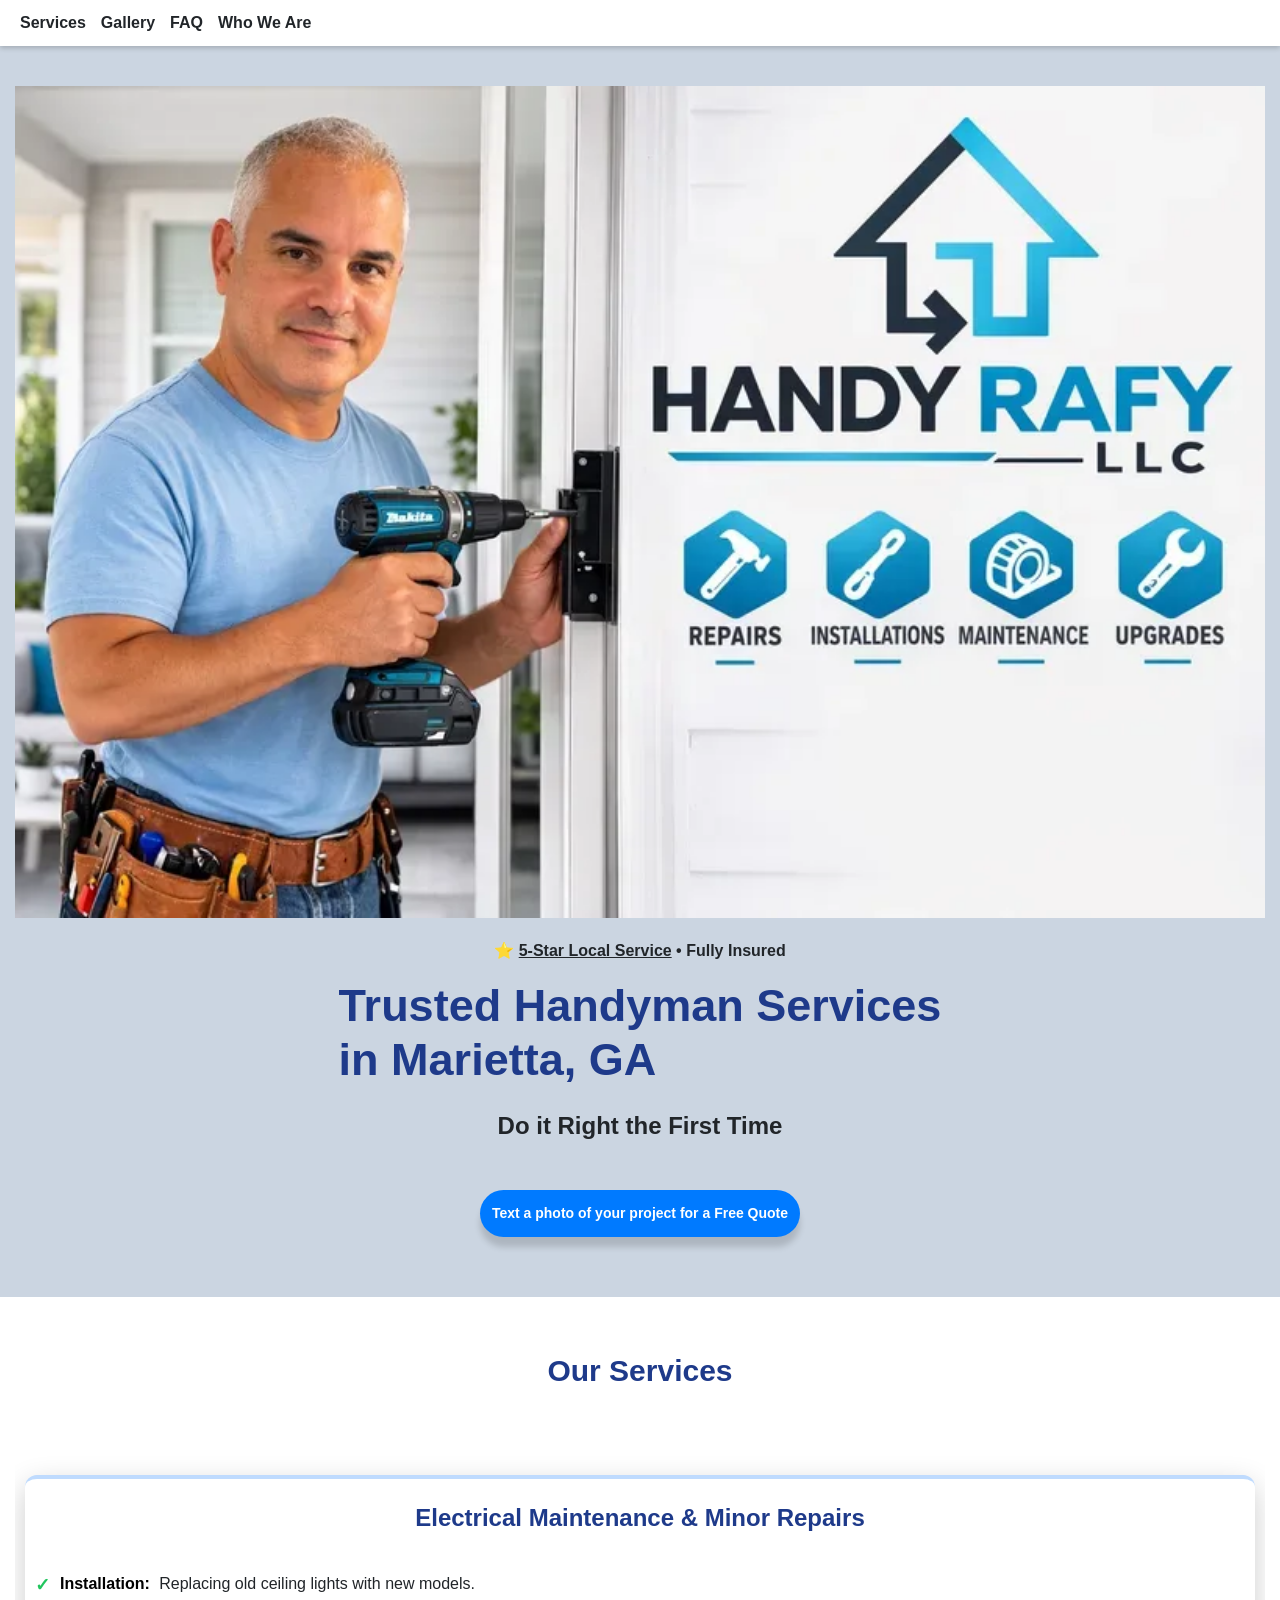
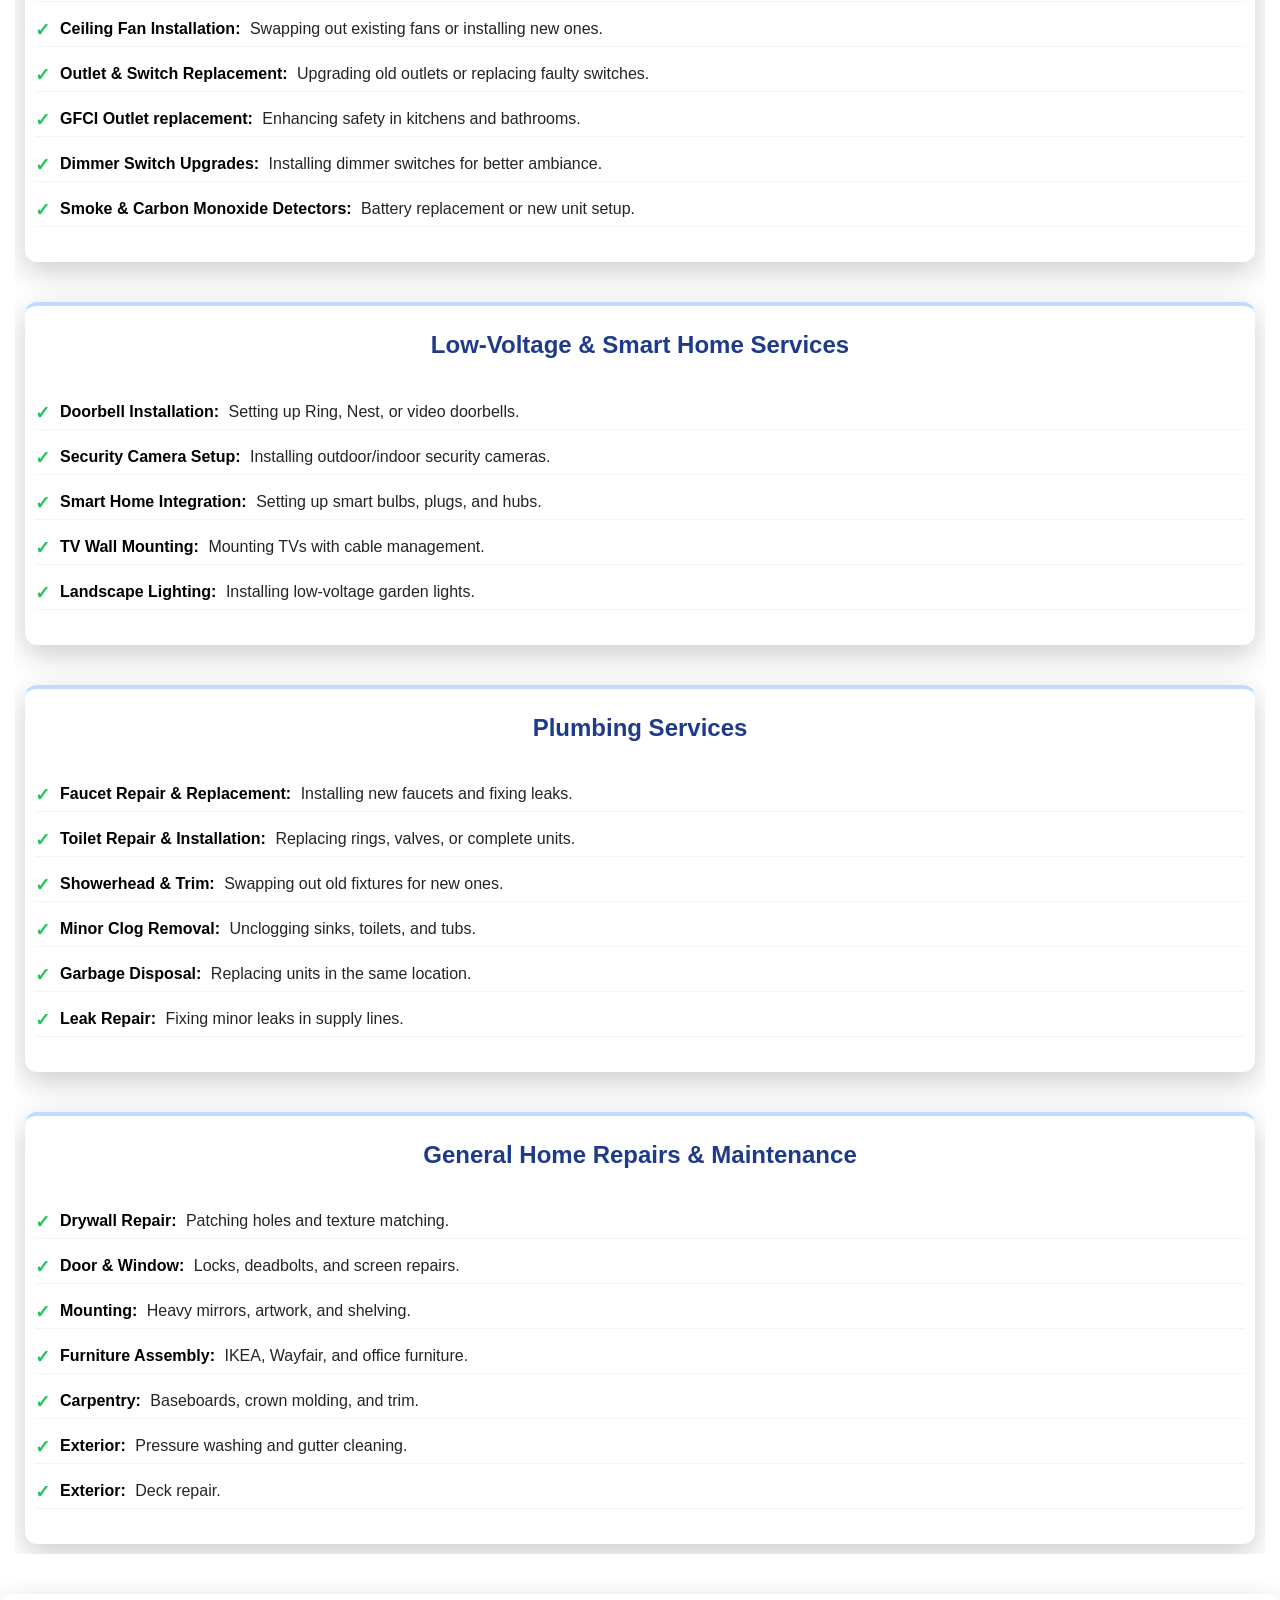
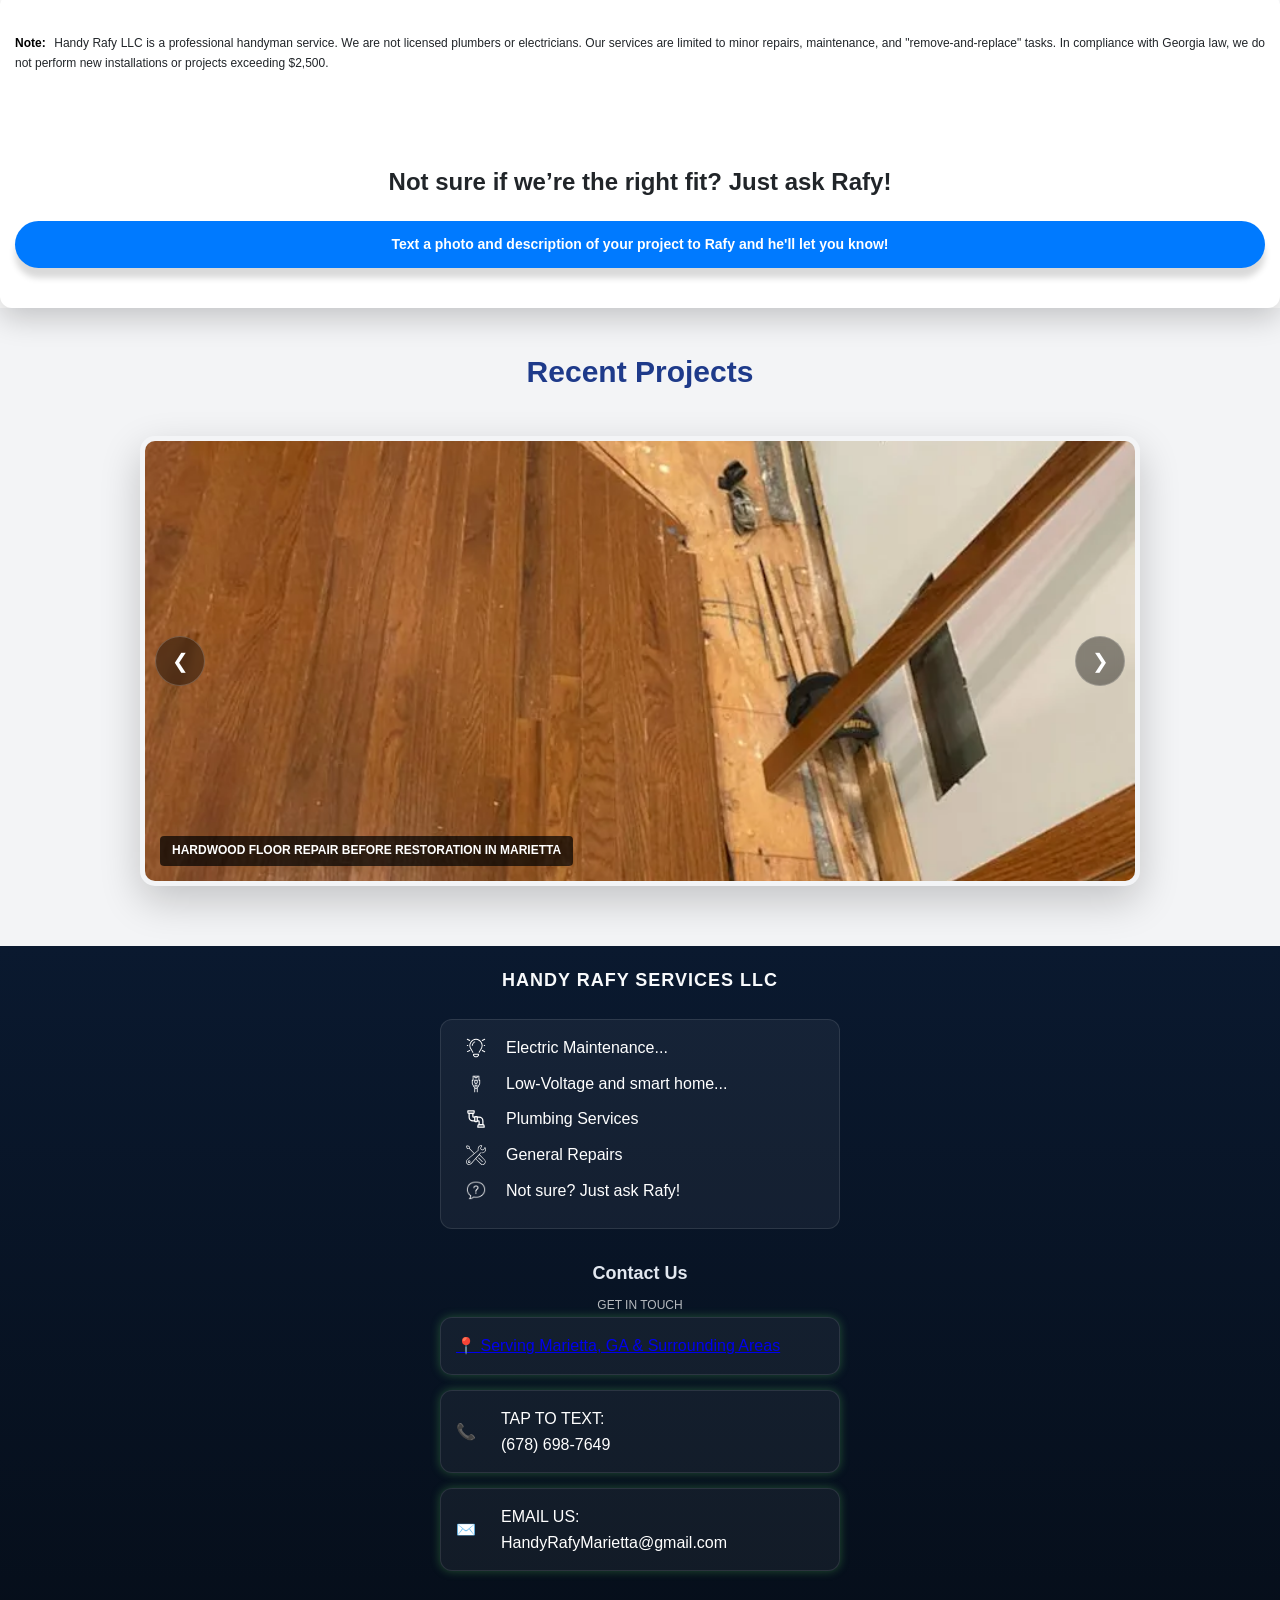
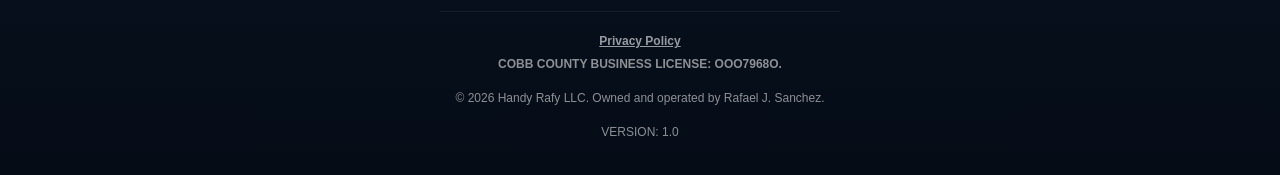
==== commit 61d2b5e6: "Add files via upload" ====
--- a/index.html
+++ b/index.html
@@ -52,16 +52,13 @@
     <!--Existen smartphones Android ultra-pequeños con pantallas de apenas 2.5 , 3.0 , 5.5 6.9 y 8.0 pulgadas.-->
 
 <header class="main-header">
-  
-
     <nav class="header-nav">
         <a href="#services" class="nav-item">Services</a>
         <a href="#gallery" class="nav-item">Gallery</a>
         <!-- Unified Link -->
         <a href="#paymentFaqModal" onclick="openModal('paymentFaqModal'); return false;" class="nav-item">FAQ</a>
-        <a href="#whoWeAreModal" onclick="openModal('whoWeAreModal'); return false;" class="nav-item">Who We Are</a>
+        <a href="#whoWeAreModal" onclick="openModal('whoWeAreModal'); return false;" class="nav-item ">Who We Are</a>
     </nav>
-
 </header>
 
 <section class="hero">
@@ -210,10 +207,8 @@
 
 <footer class="footer-container">
     <div class="footer-content">
-  
         <!-- Título Principal -->
         <h2 class="footer-title">HANDY RAFY SERVICES LLC</h2>
-  
         <!-- Sección de Servicios -->
         <div class="card-group">
             <div class="info-card">
@@ -246,26 +241,27 @@
                 <h3 class="contact-title">Contact Us</h3>
                 <p class="contact-subtitle">GET IN TOUCH</p>
 
-                <div class="contact-card">
-                    <span class="icon-pin">📍</span>
+                <div class="contact-card highlight-call">
+                    <a href="https://google.com/maps/@33.952723,-84.5496896,12z?entry=ttu"
+                        target="_blank" 
+                        class="card-item footer-GoogleMap" role="button" draggable="false">
+                        <span class="icon-mail">📍</span>
+                        <span>Serving Marietta, GA & Surrounding Areas</span> 
+                    </a>
+                </div>
+                    
+                <a href="sms:+16786987649?body=Hi%21%20I%20am%20interested%20in%20your%20handyman%20services." class="contact-card highlight-call" role="button" draggable="false">
+                    <span class="icon-phone">📞</span>
+                    <div class="text-group"><span>TAP TO TEXT:</span>(678) 698-7649</div>
+                </a>
+
+                <a href="mailto:HandyRafyMarietta@gmail.com" class="contact-card highlight-call" role="button" draggable="false">
+                    <span class="icon-mail">✉️</span>
                     <div class="text-group">
-                        <strong>Marietta, GA and</strong>
-                        <span>surrounding areas</span>
-                    </div>
-            </div>
-
-            <a href="sms:+16786987649?body=Hi%21%20I%20am%20interested%20in%20your%20handyman%20services." class="contact-card highlight-call">
-                <span class="icon-phone">📞</span>
-                <div class="text-group"><span>TAP TO TEXT:</span>(678) 698-7649</div>
-            </a>
-
-            <a href="mailto:HandyRafyMarietta@gmail.com" class="contact-card">
-            <span class="icon-mail">✉️</span>
-            <div class="text-group">
-            <span>EMAIL US:</span>
-                HandyRafyMarietta@gmail.com
-            </div>
-            </a>
+                    <span>EMAIL US:</span>
+                        HandyRafyMarietta@gmail.com
+                    </div>
+                </a>
             </div>
 
             <!-- Pie de página inferior -->
@@ -275,7 +271,6 @@
                 <p class="copyright">© 2026 Handy Rafy LLC. Owned and operated by Rafael J. Sanchez.</p>
                 <p class="version">VERSION: 1.0</p>
             </div>
-
     </div>
 </footer>
 
@@ -290,7 +285,6 @@
 <!-- Modales -->
 <div id="testimonialModal" class="modal-container">
     <div class="modal-window">
- 
         <header class="modal-header-modern">
             <div class="modal-nav-mini">
                 <span class="policy-text">Customer Testimonials</span>
@@ -300,8 +294,8 @@
 
         <h3>What Our Neighbors Say: </h3>
         <a href="TU_LINK_DE_GOOGLE_AQUI" target="_blank" class="google-btn">
-            <img src="https://upload.wikimedia.org" alt="Google">
-            <h3>View all reviews on Google</h3>
+            <img src="https://upload.wikimedia.org" alt="Google Reviews"">
+            <h4>View all reviews on Google</h4>
         </a>
  
         <div class="cards-wrapper">
@@ -323,10 +317,10 @@
                     <span class="titulos">- Rosa M Gambetta., Marietta</span>
                 </div>
             </section>
-            <footer class="footer-container">
-                <button class="btn-modal btn-green" onclick="closeModal('testimonialModal')">Close Window</button>
+        </div>
+            <footer>
+                <button class="btn-modal btn-color" onclick="closeModal('testimonialModal')">Close</button>
             </footer>
-        </div>
     </div>
 </div>
 
@@ -401,7 +395,7 @@
             </div>
         </div>
         <footer"
-            <button onclick="closeModal('paymentFaqModal')" class="btn-modal btn-green">Close</button>
+            <button onclick="closeModal('paymentFaqModal')" class="btn-modal btn-color">Close</button>
         </footer>
     </div>
     </div>
@@ -472,7 +466,7 @@
  
  
             <footer>    
-                <button onclick="closeModal('privacyModal')" class="btn-modal btn-green">Close</button>
+                <button onclick="closeModal('privacyModal')" class="btn-modal btn-color">Close</button>
             </footer>
         </div>
     </div>
@@ -514,7 +508,7 @@
             <!-- Botón al final del scroll de tarjetas -->
         </div> 
         <footer >
-            <button onclick="closeModal('whoWeAreModal')" class="btn-modal btn-green">Close</button>
+            <button onclick="closeModal('whoWeAreModal')" class="btn-modal btn-color">Close</button>
         </footer>
     </div> <!-- Cierra modal-window -->
 </div> <!-- Cierra modal-container -->
